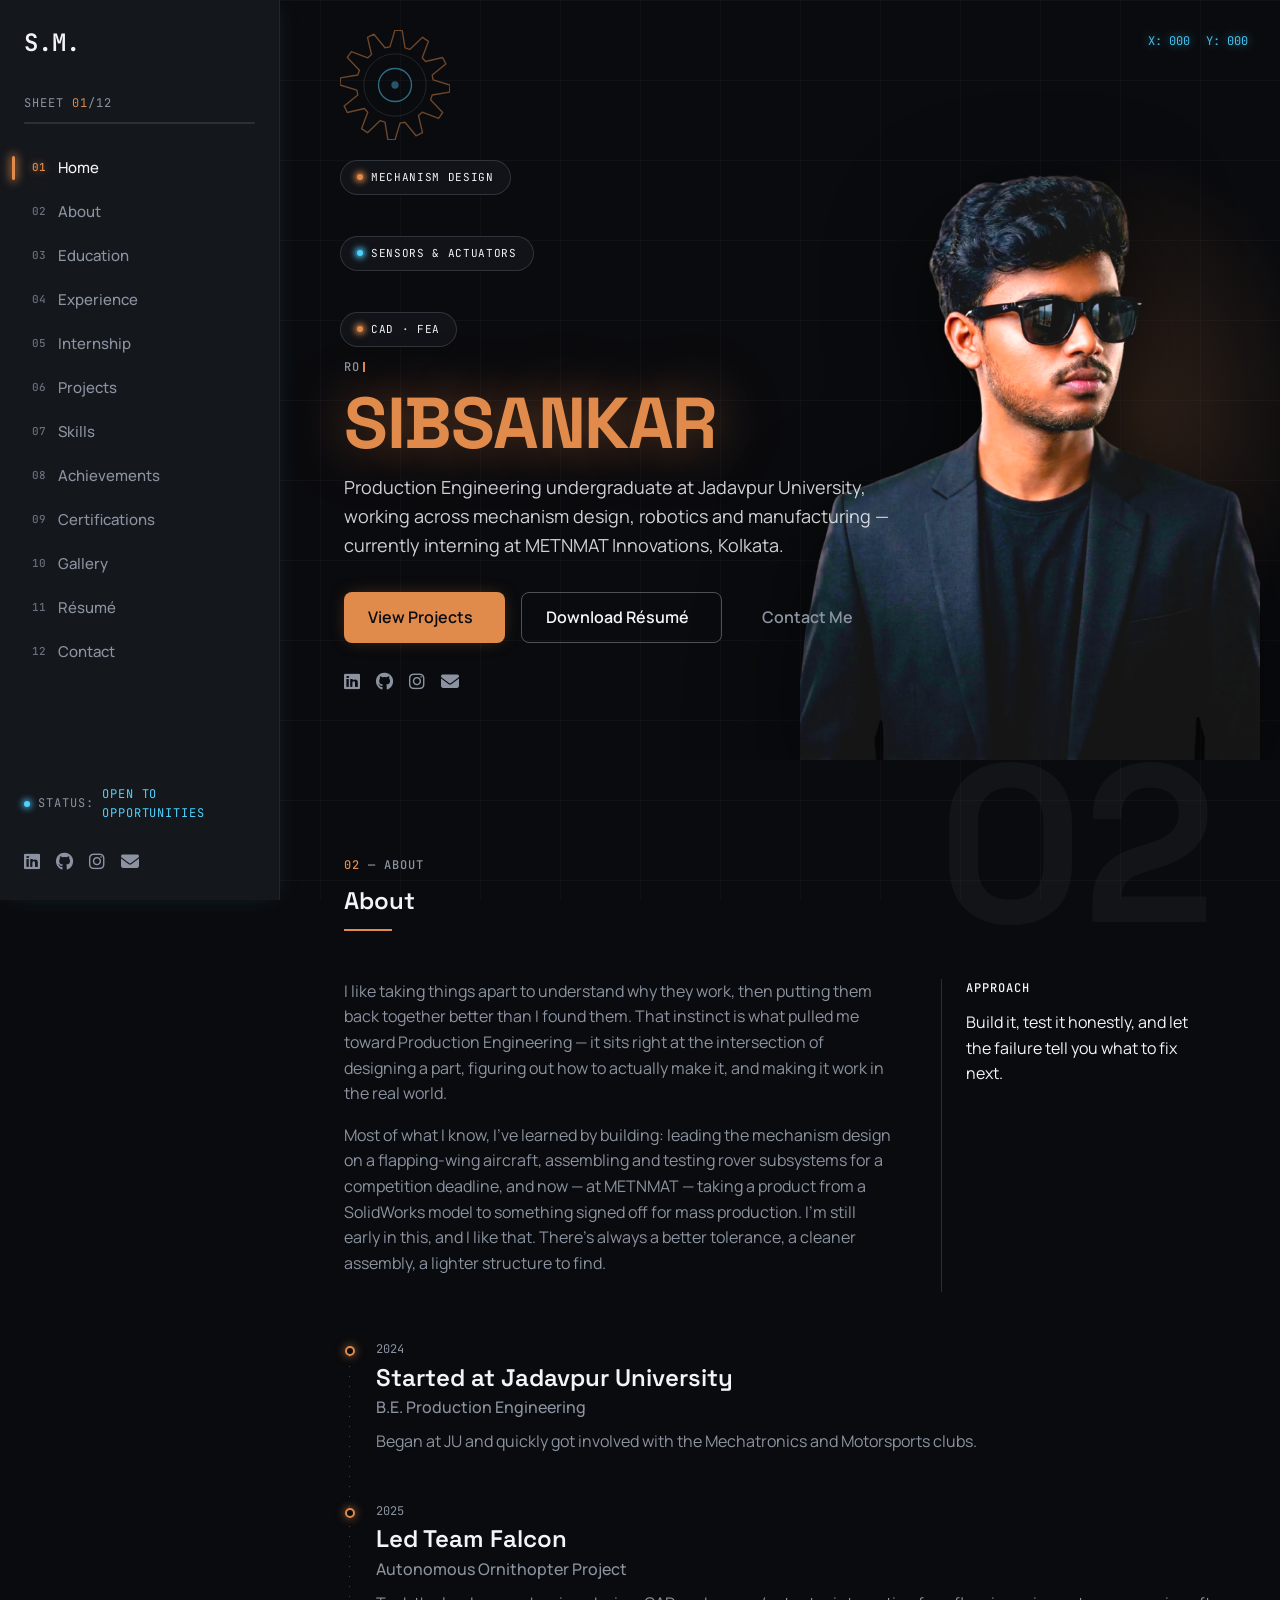
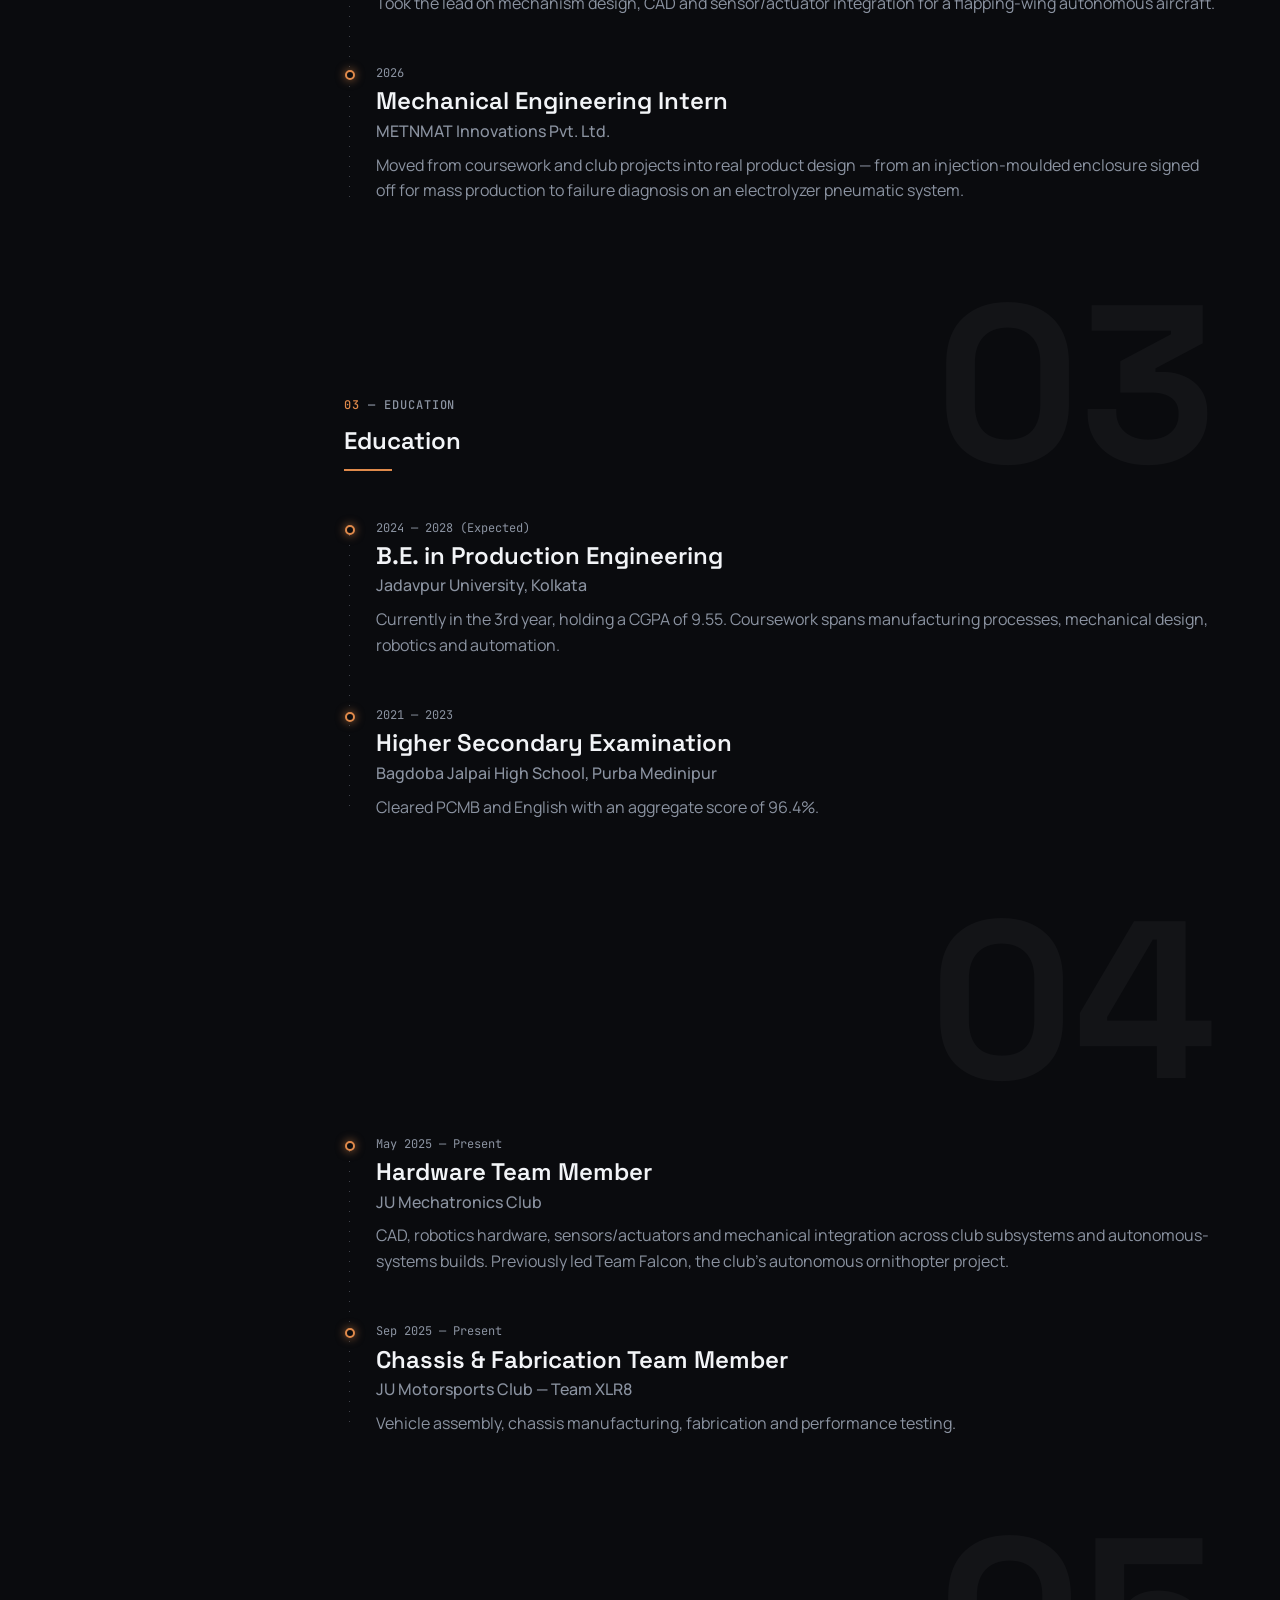
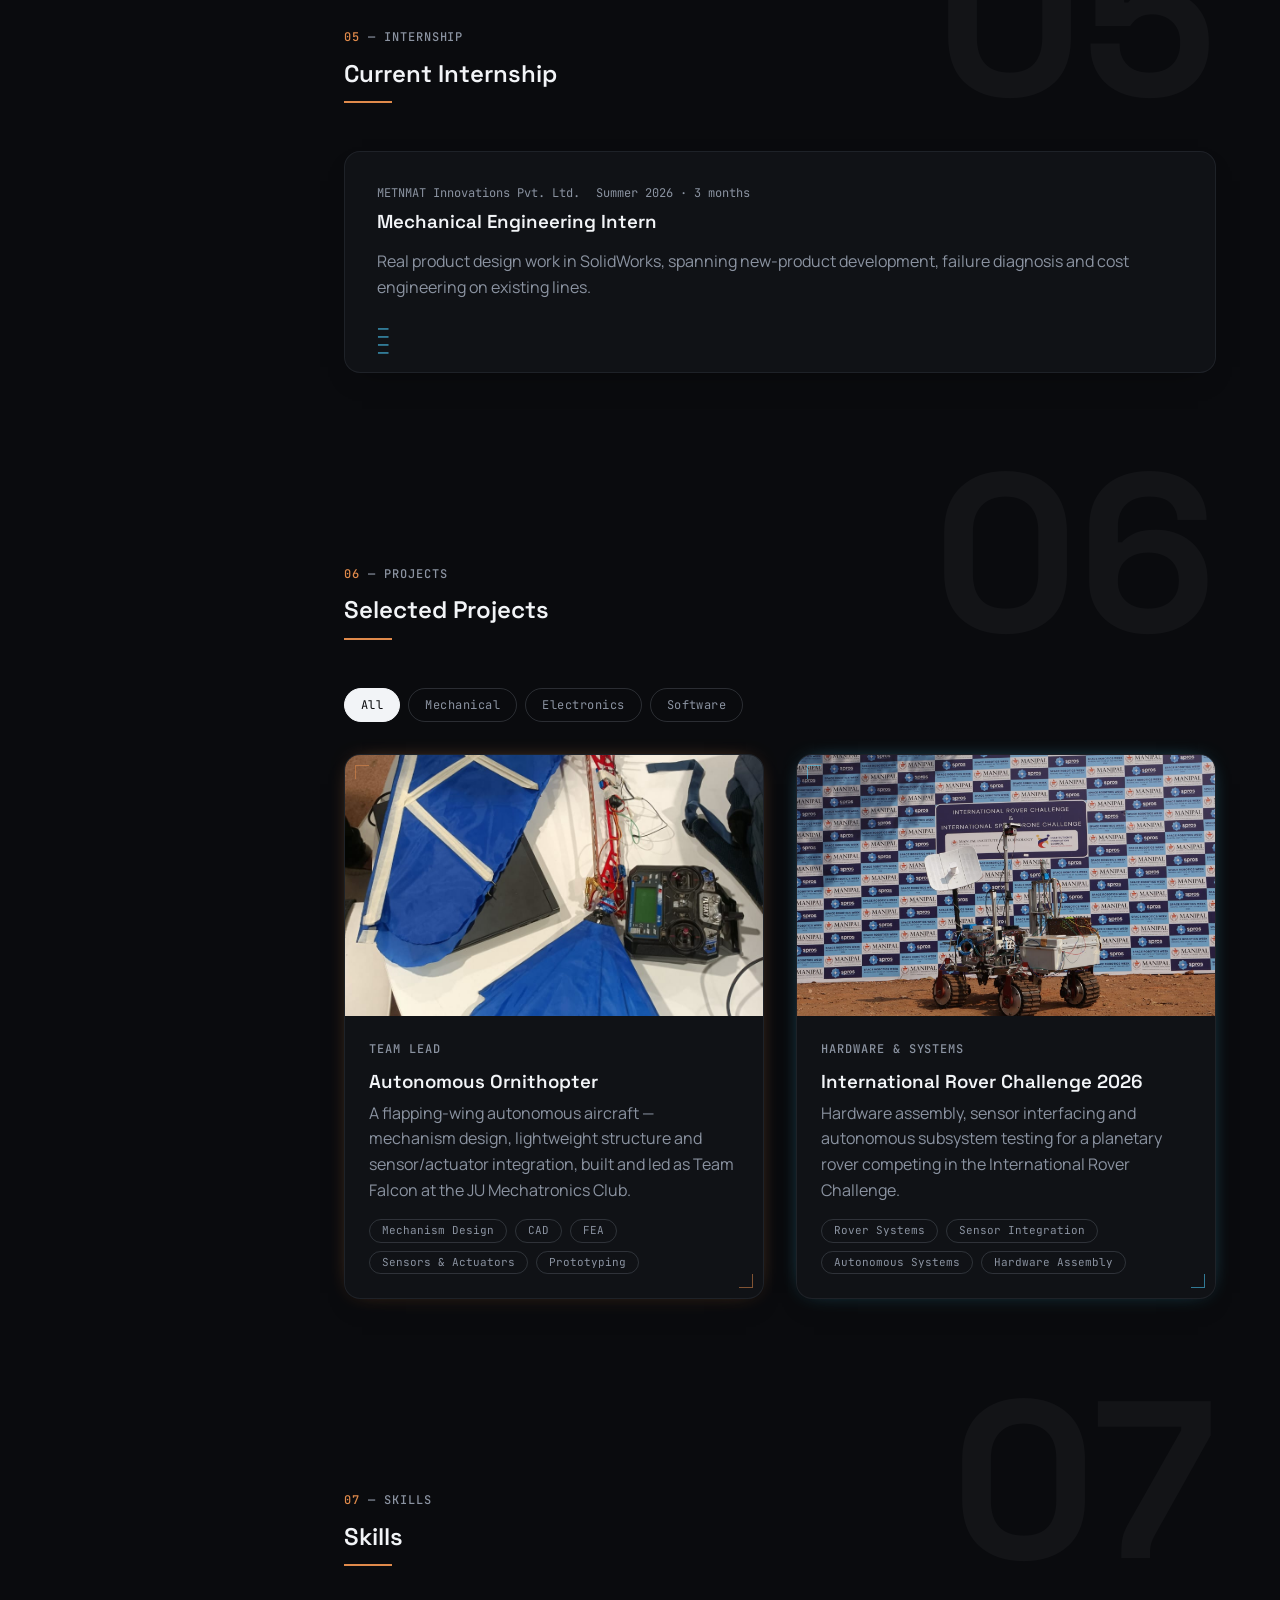
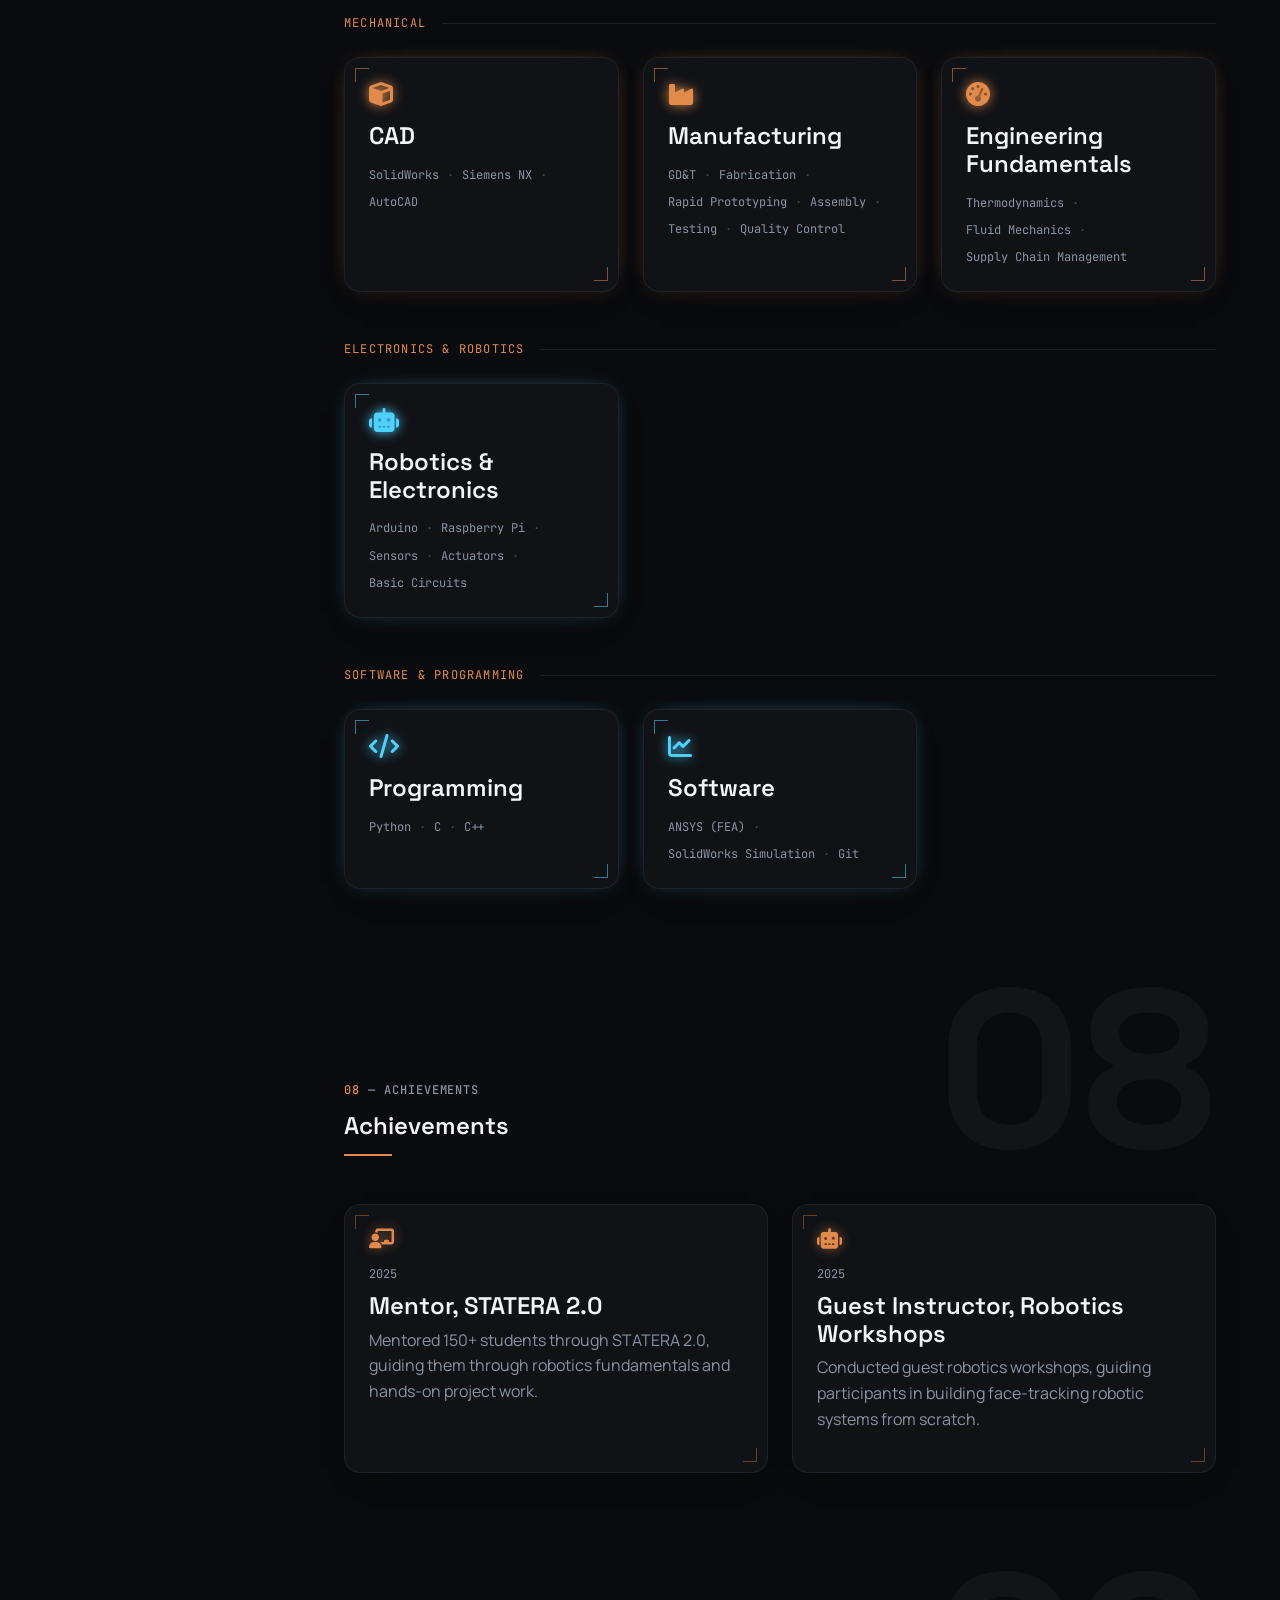
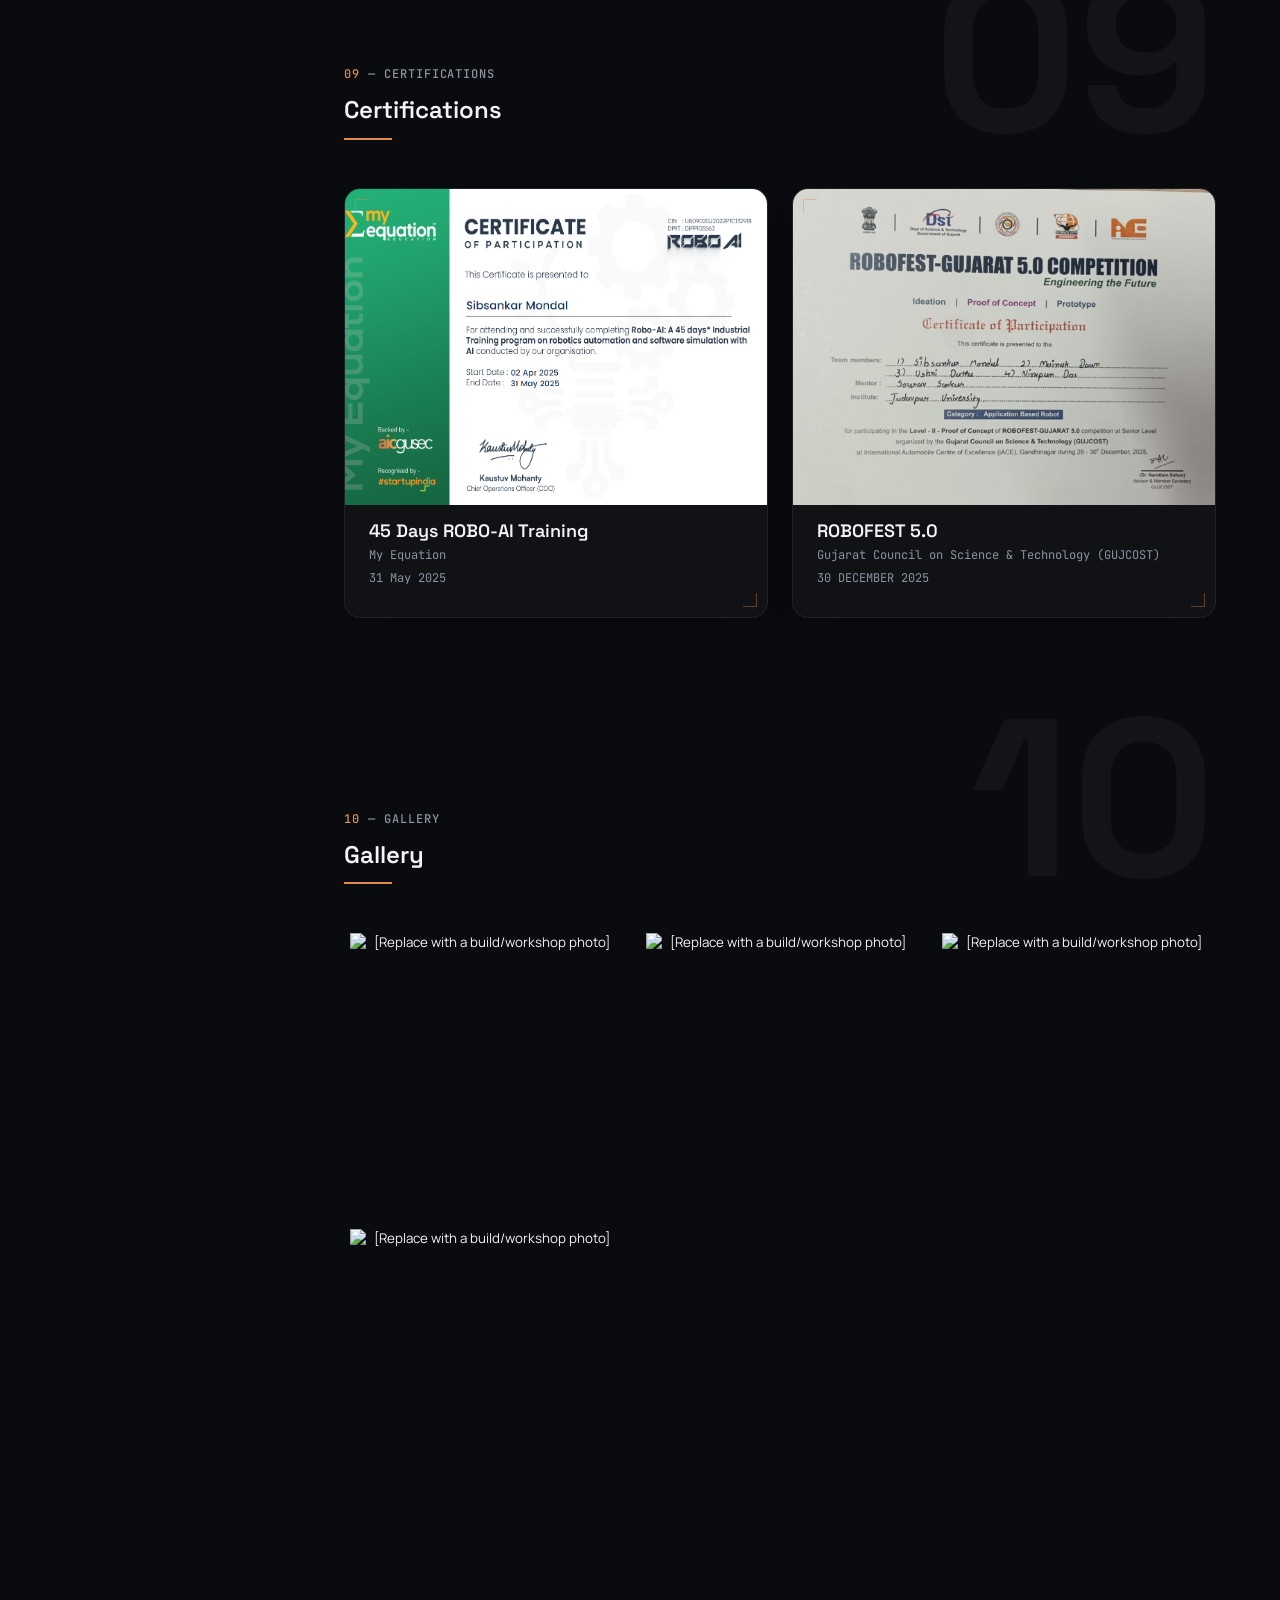
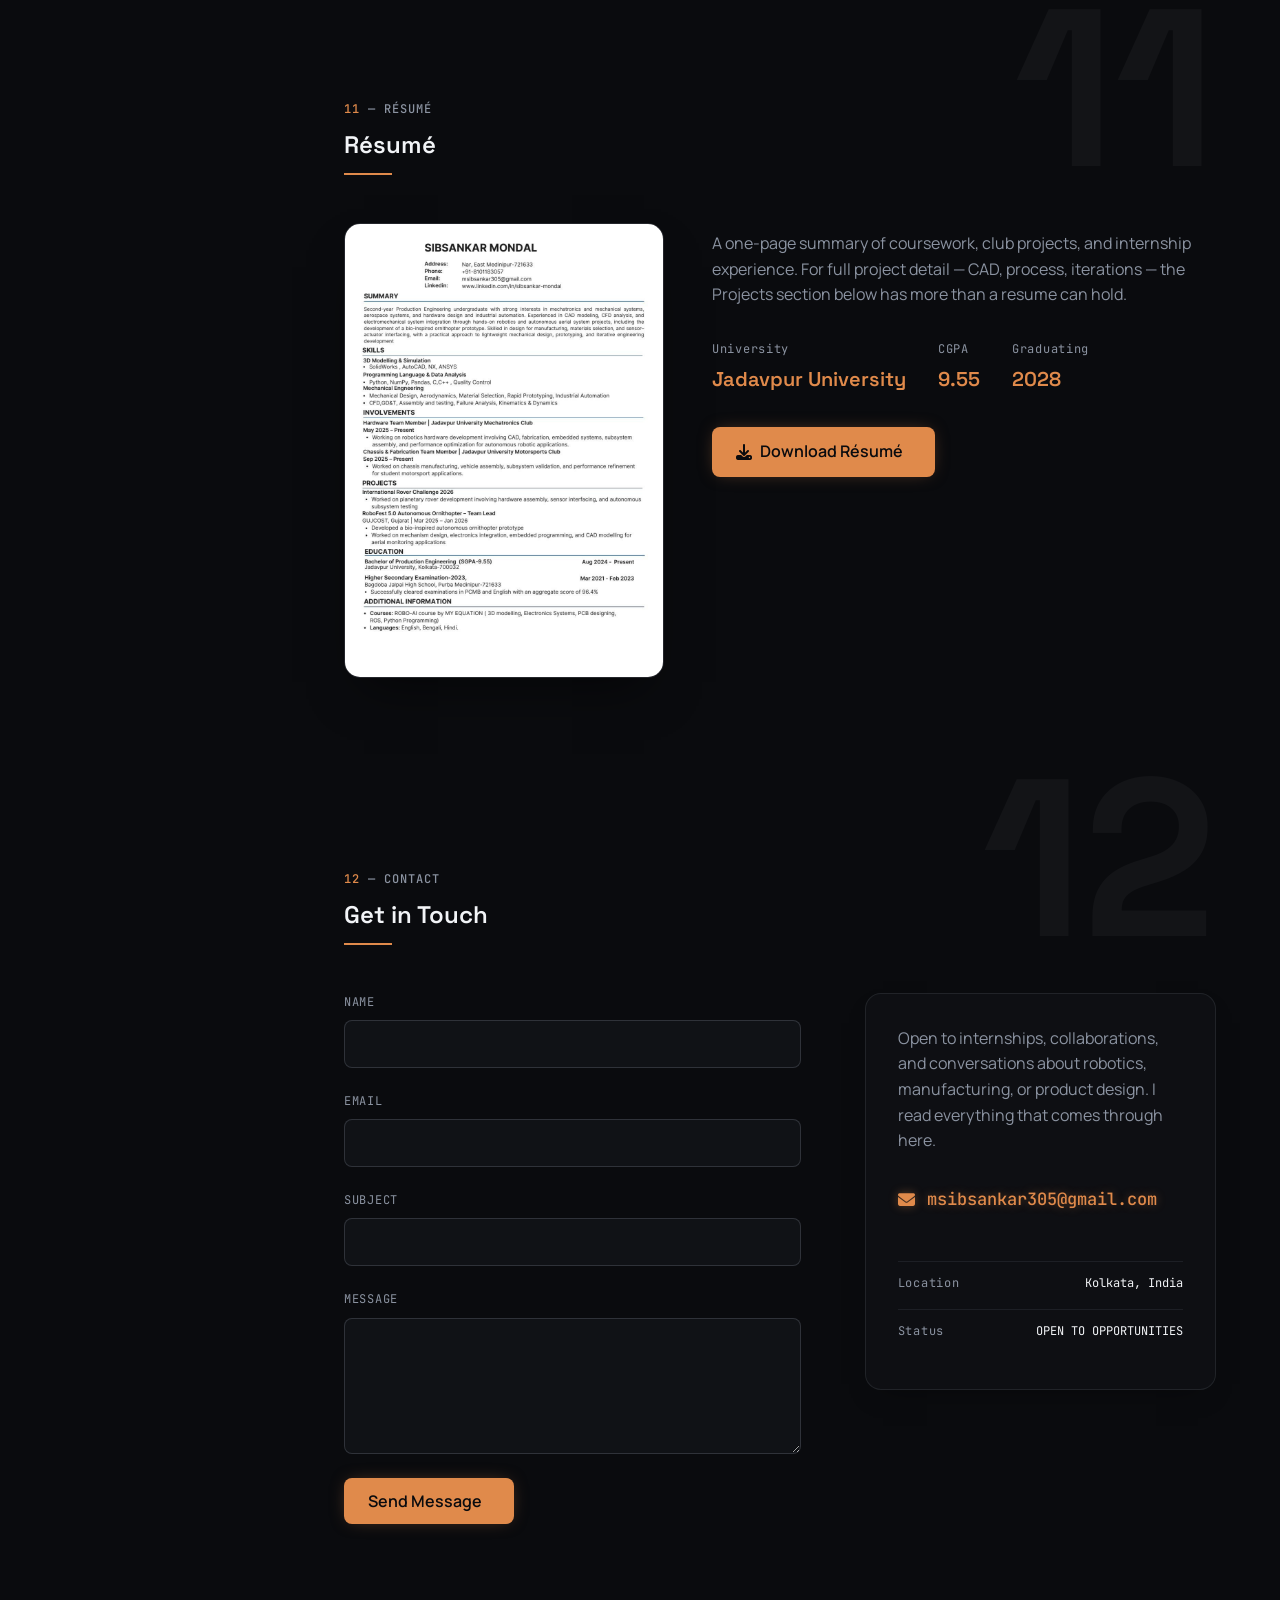
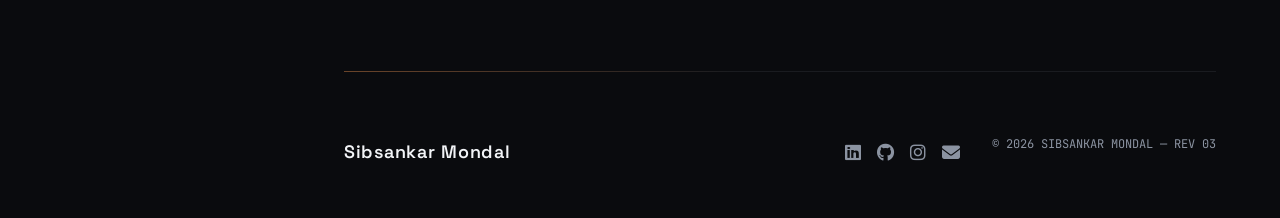
==== index.html @ 4e876176 "Initial portfolio commit" ====
<!DOCTYPE html>
<html lang="en">
<head>
  <meta charset="UTF-8">
  <meta name="viewport" content="width=device-width, initial-scale=1.0">
  <title>Sibsankar Mondal — Production Engineer</title>
  <meta name="description" content="Sibsankar Mondal — Production Engineering undergraduate at Jadavpur University. Robotics, mechatronics, product design and manufacturing.">

  <meta name="theme-color" content="#0A0B0E">
  <!-- ⚠ REPLACE with your deployed URL before going live (Vercel/GitHub Pages) -->
  <link rel="canonical" href="https://your-domain-here.com/">

  <!-- Open Graph -->
  <meta property="og:title" content="Sibsankar Mondal — Production Engineer">
  <meta property="og:description" content="Robotics · Mechatronics · Product Design · Manufacturing">
  <meta property="og:type" content="website">
  <meta property="og:image" content="assets/images/hero/portrait.jpg">
  <meta property="og:url" content="https://your-domain-here.com/">
  <meta name="twitter:card" content="summary_large_image">

  <link rel="icon" type="image/png" href="assets/images/favicon.png">

  <!-- Google Fonts: Space Grotesk (display), Manrope (body), JetBrains Mono (utility) -->
  <link rel="preconnect" href="https://fonts.googleapis.com">
  <link rel="preconnect" href="https://fonts.gstatic.com" crossorigin>
  <link href="https://fonts.googleapis.com/css2?family=Space+Grotesk:wght@500;600;700&family=Manrope:wght@400;500;600&family=JetBrains+Mono:wght@400;500&display=swap" rel="stylesheet">

  <!-- Font Awesome -->
  <link rel="preconnect" href="https://cdnjs.cloudflare.com" crossorigin>
  <link rel="stylesheet" href="https://cdnjs.cloudflare.com/ajax/libs/font-awesome/6.5.1/css/all.min.css">

  <link rel="stylesheet" href="css/style.css">
</head>
<body>

  <a href="#main-content" class="skip-link">Skip to content</a>

  <!-- ============ LOADING SCREEN ============ -->
  <div id="loading-screen" class="loading-screen" aria-hidden="true">
    <svg class="blueprint-grid" viewBox="0 0 100 100" preserveAspectRatio="none" aria-hidden="true">
      <!-- CSS/JS animates stroke-dashoffset on these lines in later phases -->
      <line x1="0" y1="20" x2="100" y2="20" class="grid-line" />
      <line x1="0" y1="50" x2="100" y2="50" class="grid-line" />
      <line x1="0" y1="80" x2="100" y2="80" class="grid-line" />
      <line x1="25" y1="0" x2="25" y2="100" class="grid-line" />
      <line x1="50" y1="0" x2="50" y2="100" class="grid-line" />
      <line x1="75" y1="0" x2="75" y2="100" class="grid-line" />
    </svg>
    <div class="loading-title-block mono">
      <span>S. MONDAL</span>
      <span class="loading-status">INITIALIZING —</span>
    </div>
  </div>

  <!-- ============ TITLE BLOCK / SIDEBAR NAV ============ -->
  <header class="title-block" id="title-block">
    <div class="title-block-top">
      <a href="#home" class="mark mono" data-bind="personal.initials">S.M.</a>
      <button class="mobile-menu-toggle" id="mobile-menu-toggle" aria-expanded="false" aria-controls="primary-nav" aria-label="Toggle navigation">
        <span></span><span></span><span></span>
      </button>
    </div>

    <div class="title-block-meta mono">
      <span class="sheet-counter">SHEET <span id="current-sheet">01</span>/12</span>
      <div class="progress-track" aria-hidden="true">
        <div class="progress-fill" id="scroll-progress"></div>
      </div>
    </div>

    <nav class="primary-nav" id="primary-nav" aria-label="Primary">
      <ul>
        <li><a href="#home" data-sheet="01" class="nav-link"><span class="nav-index mono">01</span>Home</a></li>
        <li><a href="#about" data-sheet="02" class="nav-link"><span class="nav-index mono">02</span>About</a></li>
        <li><a href="#education" data-sheet="03" class="nav-link"><span class="nav-index mono">03</span>Education</a></li>
        <li><a href="#experience" data-sheet="04" class="nav-link"><span class="nav-index mono">04</span>Experience</a></li>
        <li><a href="#internship" data-sheet="05" class="nav-link"><span class="nav-index mono">05</span>Internship</a></li>
        <li><a href="#projects" data-sheet="06" class="nav-link"><span class="nav-index mono">06</span>Projects</a></li>
        <li><a href="#skills" data-sheet="07" class="nav-link"><span class="nav-index mono">07</span>Skills</a></li>
        <li><a href="#achievements" data-sheet="08" class="nav-link"><span class="nav-index mono">08</span>Achievements</a></li>
        <li><a href="#certifications" data-sheet="09" class="nav-link"><span class="nav-index mono">09</span>Certifications</a></li>
        <li><a href="#gallery" data-sheet="10" class="nav-link"><span class="nav-index mono">10</span>Gallery</a></li>
        <li><a href="#resume" data-sheet="11" class="nav-link"><span class="nav-index mono">11</span>Résumé</a></li>
        <li><a href="#contact" data-sheet="12" class="nav-link"><span class="nav-index mono">12</span>Contact</a></li>
      </ul>
    </nav>

    <div class="title-block-status mono" aria-hidden="true">
      <span class="status-dot"></span>
      STATUS: <span id="status-text" data-bind="personal.status">AVAILABLE</span>
    </div>

    <div class="social-links" aria-label="Social links">
      <a data-bind-href="social.linkedin" target="_blank" rel="noopener" aria-label="LinkedIn"><i class="fa-brands fa-linkedin"></i></a>
      <a data-bind-href="social.github" target="_blank" rel="noopener" aria-label="GitHub"><i class="fa-brands fa-github"></i></a>
      <a data-bind-href="social.instagram" target="_blank" rel="noopener" aria-label="Instagram"><i class="fa-brands fa-instagram"></i></a>
      <a data-bind-href="social.emailHref" aria-label="Email"><i class="fa-solid fa-envelope"></i></a>
    </div>
  </header>

  <div class="mobile-nav-scrim" id="mobile-nav-scrim" hidden></div>

  <!-- ============ MAIN CONTENT ============ -->
  <main id="main-content">

    <!-- 01 · HERO -->
    <section id="home" class="sheet hero" data-sheet="01" aria-label="Home">
      <div class="hero-media">
        <img class="hero-photo" src="assets/images/hero/portrait.jpg" alt="Portrait of Sibsankar Mondal" data-bind-src="personal.photo" fetchpriority="high" decoding="async">
        <div class="hero-photo-overlay" aria-hidden="true"></div>
      </div>

      <svg class="hero-gear" viewBox="0 0 120 120" aria-hidden="true" focusable="false">
        <polygon points="120.0,60.0 119.5,67.8 100.6,70.9 98.8,76.1 112.0,90.0 107.6,96.5 89.7,89.7 85.6,93.3 90.0,112.0 83.0,115.4 70.9,100.6 65.5,101.6 60.0,120.0 52.2,119.5 49.1,100.6 43.9,98.8 30.0,112.0 23.5,107.6 30.3,89.7 26.7,85.6 8.0,90.0 4.6,83.0 19.4,70.9 18.4,65.5 0.0,60.0 0.5,52.2 19.4,49.1 21.2,43.9 8.0,30.0 12.4,23.5 30.3,30.3 34.4,26.7 30.0,8.0 37.0,4.6 49.1,19.4 54.5,18.4 60.0,0.0 67.8,0.5 70.9,19.4 76.1,21.2 90.0,8.0 96.5,12.4 89.7,30.3 93.3,34.4 112.0,30.0 115.4,37.0 100.6,49.1 101.6,54.5"
          fill="none" stroke="#E08A4B" stroke-width="1.5" stroke-linejoin="round" opacity="0.85" />
        <circle cx="60" cy="60" r="34" fill="none" stroke="#8B93A1" stroke-width="0.75" opacity="0.5" />
        <circle cx="60" cy="60" r="18" fill="none" stroke="#4FD1FF" stroke-width="1.5" opacity="0.9" />
        <circle cx="60" cy="60" r="4" fill="#4FD1FF" opacity="0.7" />
      </svg>

      <div class="hero-badge hero-badge--copper" style="top: 21%; left: 6%; animation-duration: 5s;">
        <span class="dot"></span>MECHANISM DESIGN
      </div>
      <div class="hero-badge hero-badge--argon" style="top: 31%; left: 6%; animation-duration: 6.5s; animation-delay: -1.5s;">
        <span class="dot"></span>SENSORS &amp; ACTUATORS
      </div>
      <div class="hero-badge hero-badge--copper" style="top: 41%; left: 6%; animation-duration: 4.5s; animation-delay: -3s;">
        <span class="dot"></span>CAD · FEA
      </div>

      <div class="hero-content">
        <p class="eyebrow mono" data-bind="hero.eyebrow">PRODUCTION ENGINEERING — ROBOTICS — MECHATRONICS</p>
        <h1 class="hero-masthead" data-bind="hero.masthead">MONDAL</h1>
        <p class="hero-subhead" data-bind="hero.subhead">
          Production Engineering undergraduate at Jadavpur University, building across robotics, product design and manufacturing.
        </p>
        <div class="hero-actions">
          <a href="#projects" class="btn btn-primary">View Projects</a>
          <a href="#resume" class="btn btn-secondary" data-bind-href="personal.resumeUrl" download>Download Résumé</a>
          <a href="#contact" class="btn btn-ghost">Contact Me</a>
        </div>
        <div class="hero-socials" aria-label="Social links">
          <a data-bind-href="social.linkedin" target="_blank" rel="noopener" aria-label="LinkedIn"><i class="fa-brands fa-linkedin"></i></a>
          <a data-bind-href="social.github" target="_blank" rel="noopener" aria-label="GitHub"><i class="fa-brands fa-github"></i></a>
          <a data-bind-href="social.instagram" target="_blank" rel="noopener" aria-label="Instagram"><i class="fa-brands fa-instagram"></i></a>
          <a data-bind-href="social.emailHref" aria-label="Email"><i class="fa-solid fa-envelope"></i></a>
        </div>
      </div>

      <div class="hero-readout mono" aria-hidden="true">
        <span id="cursor-x">X: 000</span>
        <span id="cursor-y">Y: 000</span>
      </div>
    </section>

    <!-- 02 · ABOUT -->
    <section id="about" class="sheet" data-sheet="02" aria-labelledby="about-heading">
      <div class="section-header">
        <p class="eyebrow mono"><span class="eyebrow-index">02</span> — ABOUT</p>
        <h2 id="about-heading">About</h2>
      </div>

      <div class="about-grid">
        <div class="about-story" data-bind="about.story" data-bind-html="true">
          <!-- paragraph(s) populated from config.about.story -->
        </div>
        <div class="about-philosophy">
          <p class="eyebrow mono">APPROACH</p>
          <p data-bind="about.philosophy"></p>
        </div>
      </div>

      <div class="about-timeline" id="about-timeline" data-repeat="about.timeline" data-template="timeline-item-template">
        <!-- cloned timeline-item-template entries injected here -->
      </div>
    </section>

    <!-- 03 · EDUCATION -->
    <section id="education" class="sheet" data-sheet="03" aria-labelledby="education-heading">
      <div class="section-header">
        <p class="eyebrow mono"><span class="eyebrow-index">03</span> — EDUCATION</p>
        <h2 id="education-heading">Education</h2>
      </div>
      <div class="timeline" id="education-timeline" data-repeat="education" data-template="timeline-item-template"></div>
    </section>

    <!-- 04 · EXPERIENCE -->
    <section id="experience" class="sheet" data-sheet="04" aria-labelledby="experience-heading">
      <div class="section-header">
        <p class="eyebrow mono"><span class="eyebrow-index">04</span> — EXPERIENCE</p>
        <h2 id="experience-heading">Experience</h2>
      </div>
      <div class="timeline" id="experience-timeline" data-repeat="experience" data-template="timeline-item-template"></div>
    </section>

    <!-- 05 · INTERNSHIP -->
    <section id="internship" class="sheet" data-sheet="05" aria-labelledby="internship-heading">
      <div class="section-header">
        <p class="eyebrow mono"><span class="eyebrow-index">05</span> — INTERNSHIP</p>
        <h2 id="internship-heading">Current Internship</h2>
      </div>
      <div class="internship-card">
        <div class="internship-meta mono">
          <span data-bind="internship.company"></span>
          <span data-bind="internship.duration"></span>
        </div>
        <h3 data-bind="internship.role"></h3>
        <p data-bind="internship.description"></p>
        <ul class="internship-highlights" id="internship-highlights" data-repeat="internship.highlights" data-template="highlight-item-template"></ul>
      </div>
    </section>

    <!-- 06 · PROJECTS -->
    <section id="projects" class="sheet" data-sheet="06" aria-labelledby="projects-heading">
      <div class="section-header">
        <p class="eyebrow mono"><span class="eyebrow-index">06</span> — PROJECTS</p>
        <h2 id="projects-heading">Selected Projects</h2>
      </div>
      <div class="project-filters mono" id="project-filters" role="group" aria-label="Filter projects by discipline">
        <button class="filter-btn active" data-filter="all">All</button>
        <button class="filter-btn" data-filter="mechanical">Mechanical</button>
        <button class="filter-btn" data-filter="electronics">Electronics</button>
        <button class="filter-btn" data-filter="software">Software</button>
      </div>
      <div class="project-grid" id="project-grid" data-repeat="projects" data-template="project-card-template"></div>
    </section>

    <!-- 07 · SKILLS -->
    <section id="skills" class="sheet" data-sheet="07" aria-labelledby="skills-heading">
      <div class="section-header">
        <p class="eyebrow mono"><span class="eyebrow-index">07</span> — SKILLS</p>
        <h2 id="skills-heading">Skills</h2>
      </div>
      <div class="skills-grid" id="skills-grid" data-repeat="skills" data-template="skill-category-template"></div>
    </section>

    <!-- 08 · ACHIEVEMENTS -->
    <section id="achievements" class="sheet" data-sheet="08" aria-labelledby="achievements-heading">
      <div class="section-header">
        <p class="eyebrow mono"><span class="eyebrow-index">08</span> — ACHIEVEMENTS</p>
        <h2 id="achievements-heading">Achievements</h2>
      </div>
      <div class="achievements-grid" id="achievements-grid" data-repeat="achievements" data-template="achievement-card-template"></div>
    </section>

    <!-- 09 · CERTIFICATIONS -->
    <section id="certifications" class="sheet" data-sheet="09" aria-labelledby="certifications-heading">
      <div class="section-header">
        <p class="eyebrow mono"><span class="eyebrow-index">09</span> — CERTIFICATIONS</p>
        <h2 id="certifications-heading">Certifications</h2>
      </div>
      <div class="certifications-grid" id="certifications-grid" data-repeat="certifications" data-template="certification-card-template"></div>
    </section>

    <!-- 10 · GALLERY -->
    <section id="gallery" class="sheet" data-sheet="10" aria-labelledby="gallery-heading">
      <div class="section-header">
        <p class="eyebrow mono"><span class="eyebrow-index">10</span> — GALLERY</p>
        <h2 id="gallery-heading">Gallery</h2>
      </div>
      <div class="gallery-grid" id="gallery-grid" data-repeat="gallery" data-template="gallery-item-template"></div>
    </section>

    <!-- 11 · RESUME -->
    <section id="resume" class="sheet" data-sheet="11" aria-labelledby="resume-heading">
      <div class="section-header">
        <p class="eyebrow mono"><span class="eyebrow-index">11</span> — RÉSUMÉ</p>
        <h2 id="resume-heading">Résumé</h2>
      </div>
      <div class="resume-panel">
        <div class="resume-preview">
          <img src="assets/images/resume-thumb.jpg" alt="Résumé preview" data-bind-src="personal.resumeThumbnail">
        </div>
        <div class="resume-details">
          <p class="resume-blurb" data-bind="resume.blurb"></p>
          <dl class="resume-facts mono">
            <div><dt>University</dt><dd data-bind="personal.university"></dd></div>
            <div><dt>CGPA</dt><dd data-bind="personal.cgpa"></dd></div>
            <div><dt>Graduating</dt><dd data-bind="personal.graduationYear"></dd></div>
          </dl>
          <a class="btn btn-primary" data-bind-href="personal.resumeUrl" download>
            <i class="fa-solid fa-download"></i> Download Résumé
          </a>
        </div>
      </div>
    </section>

    <!-- 12 · CONTACT -->
    <section id="contact" class="sheet" data-sheet="12" aria-labelledby="contact-heading">
      <div class="section-header">
        <p class="eyebrow mono"><span class="eyebrow-index">12</span> — CONTACT</p>
        <h2 id="contact-heading">Get in Touch</h2>
      </div>

      <div class="contact-grid">
        <form id="contact-form" class="contact-form" novalidate>
          <!-- honeypot: hidden from real users via CSS, bots tend to fill every field -->
          <input type="checkbox" name="botcheck" class="hidden-field" tabindex="-1" autocomplete="off">
          <!-- EmailJS wiring + public key location documented in js/script.js (Phase 4) and README.md -->
          <div class="form-row">
            <label for="cf-name">Name</label>
            <input type="text" id="cf-name" name="from_name" required>
          </div>
          <div class="form-row">
            <label for="cf-email">Email</label>
            <input type="email" id="cf-email" name="reply_to" required>
          </div>
          <div class="form-row">
            <label for="cf-subject">Subject</label>
            <input type="text" id="cf-subject" name="subject" required>
          </div>
          <div class="form-row">
            <label for="cf-message">Message</label>
            <textarea id="cf-message" name="message" rows="5" required></textarea>
          </div>
          <button type="submit" class="btn btn-primary">Send Message</button>
          <p class="form-status mono" id="form-status" role="status" aria-live="polite"></p>
        </form>

        <div class="contact-info">
          <p class="contact-blurb" data-bind="contact.blurb"></p>
          <a class="contact-email mono" data-bind-href="social.emailHref">
            <i class="fa-solid fa-envelope"></i>
            <span data-bind="personal.emailDisplay"></span>
          </a>
          <dl class="contact-meta mono">
            <div><dt>Location</dt><dd data-bind="personal.location"></dd></div>
            <div><dt>Status</dt><dd data-bind="personal.status"></dd></div>
          </dl>
        </div>
      </div>
    </section>

  </main>

  <!-- ============ FOOTER ============ -->
  <footer class="site-footer">
    <div class="footer-mark mono" data-bind="personal.name"></div>
    <div class="footer-right">
      <div class="footer-social" aria-label="Social links">
        <a data-bind-href="social.linkedin" target="_blank" rel="noopener" aria-label="LinkedIn"><i class="fa-brands fa-linkedin"></i></a>
        <a data-bind-href="social.github" target="_blank" rel="noopener" aria-label="GitHub"><i class="fa-brands fa-github"></i></a>
        <a data-bind-href="social.instagram" target="_blank" rel="noopener" aria-label="Instagram"><i class="fa-brands fa-instagram"></i></a>
        <a data-bind-href="social.emailHref" aria-label="Email"><i class="fa-solid fa-envelope"></i></a>
      </div>
      <p class="footer-copyright mono">© <span id="footer-year"></span> SIBSANKAR MONDAL — REV 03</p>
    </div>
  </footer>

  <button id="back-to-top" class="back-to-top" aria-label="Back to top">
    <i class="fa-solid fa-arrow-up"></i>
  </button>

  <!-- ============ LIGHTBOX (gallery + certifications) ============ -->
  <div id="lightbox" class="lightbox" aria-hidden="true" role="dialog" aria-modal="true" aria-label="Image viewer">
    <button class="lightbox-close" id="lightbox-close" aria-label="Close">
      <i class="fa-solid fa-xmark"></i>
    </button>
    <button class="lightbox-prev" id="lightbox-prev" aria-label="Previous image">
      <i class="fa-solid fa-chevron-left"></i>
    </button>
    <img id="lightbox-image" src="" alt="">
    <button class="lightbox-next" id="lightbox-next" aria-label="Next image">
      <i class="fa-solid fa-chevron-right"></i>
    </button>
    <p id="lightbox-caption" class="lightbox-caption mono"></p>
  </div>

  <!-- ============ TEMPLATES (cloned by js/script.js) ============ -->

  <template id="timeline-item-template">
    <div class="timeline-item">
      <div class="timeline-node" aria-hidden="true"></div>
      <p class="timeline-date mono" data-field="date"></p>
      <h3 class="timeline-title" data-field="title"></h3>
      <p class="timeline-subtitle" data-field="subtitle"></p>
      <p class="timeline-description" data-field="description"></p>
    </div>
  </template>

  <template id="highlight-item-template">
    <li data-field="text"></li>
  </template>

  <template id="project-card-template">
    <article class="project-card" data-discipline="">
      <a class="project-card-link" data-field-href="detailUrl">
        <div class="project-card-media">
          <img data-field-src="coverImage" data-field-alt="title" src="" alt="">
        </div>
        <div class="project-card-body">
          <p class="eyebrow mono" data-field="role"></p>
          <h3 data-field="title"></h3>
          <p data-field="shortDescription"></p>
          <div class="project-card-tags" data-field-list="tags"></div>
        </div>
      </a>
    </article>
  </template>

  <template id="skill-category-template">
    <div class="skill-card" data-discipline="">
      <i class="skill-icon" data-field-icon="icon"></i>
      <h3 data-field="category"></h3>
      <div class="skill-tags" data-field-list="items"></div>
    </div>
  </template>

  <template id="achievement-card-template">
    <div class="achievement-card">
      <i class="achievement-icon" data-field-icon="icon"></i>
      <p class="achievement-date mono" data-field="date"></p>
      <h3 data-field="title"></h3>
      <p data-field="description"></p>
    </div>
  </template>

  <template id="certification-card-template">
    <div class="certification-card">
      <img data-field-src="image" data-field-alt="title" src="" alt="">
      <div class="certification-body">
        <h3 data-field="title"></h3>
        <p class="mono" data-field="issuer"></p>
        <p class="mono" data-field="date"></p>
      </div>
    </div>
  </template>

  <template id="gallery-item-template">
    <button class="gallery-item">
      <img data-field-src="image" data-field-alt="caption" src="" alt="">
    </button>
  </template>

  <!-- ============ SCRIPTS ============ -->
  <!-- Web3Forms needs no SDK — script.js submits the form via fetch(). Your access key goes in js/config.js. -->
  <script src="js/config.js" defer></script>
  <script src="js/script.js" defer></script>
</body>
</html>
---- css/style.css ----
/* ==========================================================================
   SIBSANKAR MONDAL — PORTFOLIO v3
   Design system: void/panel/steel/chalk neutrals + copper (mechanical)
   / argon (electronics) dual accent. See phase-1-design-system.md for the
   full rationale — this file is the literal implementation of those tokens.
   ========================================================================== */

/* ---------- 1. TOKENS ---------- */
:root {
  /* Color */
  --color-void: #0A0B0E;
  --color-panel: #14171C;
  --color-panel-rgb: 20, 23, 28;
  --color-steel: #8B93A1;
  --color-chalk: #F2F4F7;
  --color-argon: #4FD1FF;
  --color-copper: #E08A4B;

  /* Type */
  --font-display: 'Space Grotesk', 'Helvetica Neue', sans-serif;
  --font-body: 'Manrope', 'Helvetica Neue', sans-serif;
  --font-mono: 'JetBrains Mono', 'Courier New', monospace;

  --fs-hero: clamp(2.5rem, 3rem + 5vw, 4.5rem);
  --fs-h2: clamp(1.75rem, 1.4rem + 2vw, 2.5rem);
  --fs-h3: 1.5rem;
  --fs-body-lg: 1.125rem;
  --fs-body: 1rem;
  --fs-label: 0.75rem;

  /* Spacing (8px base) */
  --space-1: 4px;
  --space-2: 8px;
  --space-3: 12px;
  --space-4: 16px;
  --space-6: 24px;
  --space-8: 32px;
  --space-12: 48px;
  --space-16: 64px;
  --space-24: 96px;
  --space-32: 128px;

  /* Radius */
  --radius-card: 16px;
  --radius-btn: 8px;
  --radius-image: 4px;

  /* Layout */
  --sidebar-width: 280px;
  --topbar-height: 64px;

  /* Motion */
  --ease: cubic-bezier(0.4, 0, 0.2, 1);
  --transition-fast: 180ms var(--ease);
  --transition-base: 320ms var(--ease);
  --transition-slow: 600ms var(--ease);

  /* Elevation (glow, not shadow) */
  --glow-copper: 0 0 0 1px rgba(224, 138, 75, 0.55), 0 0 28px rgba(224, 138, 75, 0.4), 0 8px 32px -8px rgba(224, 138, 75, 0.5);
  --glow-argon: 0 0 0 1px rgba(79, 209, 255, 0.55), 0 0 28px rgba(79, 209, 255, 0.4), 0 8px 32px -8px rgba(79, 209, 255, 0.5);
  --glow-neutral: 0 0 0 1px rgba(139, 147, 161, 0.3), 0 8px 32px -8px rgba(0, 0, 0, 0.5);

  --z-nav: 100;
  --z-mobile-nav: 200;
  --z-lightbox: 300;
  --z-loading: 400;
  --z-back-to-top: 90;
}

/* ---------- 2. RESET / BASE ---------- */
*, *::before, *::after { box-sizing: border-box; }
html { scroll-behavior: smooth; }
body {
  margin: 0;
  background: var(--color-void);
  background-image:
    linear-gradient(rgba(139, 147, 161, 0.05) 1px, transparent 1px),
    linear-gradient(90deg, rgba(139, 147, 161, 0.05) 1px, transparent 1px);
  background-size: 80px 80px;
  background-attachment: fixed;
  color: var(--color-chalk);
  font-family: var(--font-body);
  font-size: var(--fs-body);
  line-height: 1.6;
  -webkit-font-smoothing: antialiased;
}
img { max-width: 100%; display: block; border-radius: var(--radius-image); }
a { color: inherit; text-decoration: none; }
button { font-family: inherit; cursor: pointer; border: none; background: none; color: inherit; }
ul { list-style: none; margin: 0; padding: 0; }
h1, h2, h3, h4 { font-family: var(--font-display); font-weight: 600; margin: 0 0 var(--space-4); line-height: 1.15; }
p { margin: 0 0 var(--space-4); color: var(--color-steel); }

.mono { font-family: var(--font-mono); }
.eyebrow {
  font-family: var(--font-mono);
  font-size: var(--fs-label);
  font-weight: 500;
  letter-spacing: 0.08em;
  text-transform: uppercase;
  color: var(--color-steel);
  margin: 0 0 var(--space-3);
}
.eyebrow-index { color: var(--color-copper); }

:focus-visible {
  outline: 2px solid var(--color-argon);
  outline-offset: 3px;
  border-radius: 2px;
}

.skip-link {
  position: absolute;
  top: -100%;
  left: var(--space-4);
  background: var(--color-copper);
  color: var(--color-void);
  padding: var(--space-2) var(--space-4);
  border-radius: var(--radius-btn);
  z-index: 999;
  transition: top var(--transition-fast);
  font-family: var(--font-mono);
  font-weight: 500;
}
.skip-link:focus { top: var(--space-4); }

/* ---------- 3. BUTTONS ---------- */
.btn {
  display: inline-flex;
  align-items: center;
  gap: var(--space-2);
  padding: var(--space-3) var(--space-6);
  border-radius: var(--radius-btn);
  font-family: var(--font-body);
  font-weight: 600;
  font-size: var(--fs-body);
  transition: transform var(--transition-fast), box-shadow var(--transition-fast), background var(--transition-fast), border-color var(--transition-fast);
}
.btn::after {
  content: '\2192';
  display: inline-block;
  width: 0;
  opacity: 0;
  overflow: hidden;
  transition: width var(--transition-fast), opacity var(--transition-fast);
}
.btn:hover::after { width: 0.9em; opacity: 1; }
.btn-primary { background: var(--color-copper); color: var(--color-void); box-shadow: 0 0 18px -6px rgba(224, 138, 75, 0.5); }
.btn-primary:hover { transform: translateY(-2px); box-shadow: var(--glow-copper); }

.btn-secondary { background: transparent; color: var(--color-chalk); border: 1px solid rgba(242, 244, 247, 0.3); }
.btn-secondary:hover { border-color: var(--color-chalk); transform: translateY(-2px); }
.btn-ghost { background: transparent; color: var(--color-steel); }
.btn-ghost:hover { color: var(--color-chalk); }

/* ---------- 4. LOADING SCREEN ---------- */
.loading-screen {
  position: fixed;
  inset: 0;
  z-index: var(--z-loading);
  background: var(--color-void);
  display: flex;
  align-items: center;
  justify-content: center;
  transition: opacity var(--transition-slow), visibility var(--transition-slow);
}
.loading-screen.is-hidden { opacity: 0; visibility: hidden; pointer-events: none; }
.blueprint-grid { position: absolute; inset: 0; width: 100%; height: 100%; opacity: 0.25; }
.grid-line {
  stroke: var(--color-steel);
  stroke-width: 0.15;
  stroke-dasharray: 100;
  stroke-dashoffset: 100;
  animation: draw-line 1.2s var(--ease) forwards;
}
.grid-line:nth-child(2) { animation-delay: 0.05s; }
.grid-line:nth-child(3) { animation-delay: 0.1s; }
.grid-line:nth-child(4) { animation-delay: 0.15s; }
.grid-line:nth-child(5) { animation-delay: 0.2s; }
.grid-line:nth-child(6) { animation-delay: 0.25s; }
@keyframes draw-line { to { stroke-dashoffset: 0; } }
.loading-title-block {
  position: relative;
  display: flex;
  flex-direction: column;
  align-items: center;
  gap: var(--space-2);
  color: var(--color-chalk);
  font-size: var(--fs-label);
  letter-spacing: 0.08em;
}
.loading-status { color: var(--color-copper); }

/* ---------- 5. TITLE BLOCK / SIDEBAR NAV ---------- */
.title-block {
  position: fixed;
  top: 0; left: 0; bottom: 0;
  width: var(--sidebar-width);
  background: var(--color-panel);
  border-right: 1px solid rgba(139, 147, 161, 0.12);
  box-shadow: 1px 0 24px -6px rgba(79, 209, 255, 0.15);
  display: flex;
  flex-direction: column;
  padding: var(--space-6);
  z-index: var(--z-nav);
  overflow-y: auto;
}
.title-block-top { display: flex; align-items: center; justify-content: space-between; margin-bottom: var(--space-8); }
.mark { font-size: var(--fs-h3); font-weight: 600; color: var(--color-chalk); }

.mobile-menu-toggle { display: none; flex-direction: column; gap: 5px; width: 28px; padding: var(--space-2); }
.mobile-menu-toggle span { display: block; width: 100%; height: 2px; background: var(--color-chalk); transition: transform var(--transition-fast), opacity var(--transition-fast); }
.mobile-menu-toggle.is-open span:nth-child(1) { transform: translateY(7px) rotate(45deg); }
.mobile-menu-toggle.is-open span:nth-child(2) { opacity: 0; }
.mobile-menu-toggle.is-open span:nth-child(3) { transform: translateY(-7px) rotate(-45deg); }

.title-block-meta { margin-bottom: var(--space-6); font-size: var(--fs-label); }
.sheet-counter { display: block; color: var(--color-steel); letter-spacing: 0.08em; margin-bottom: var(--space-2); }
.sheet-counter #current-sheet { color: var(--color-copper); }
.progress-track { height: 2px; background: rgba(139, 147, 161, 0.2); border-radius: 2px; overflow: hidden; }
.progress-fill { height: 100%; width: 0%; background: var(--color-copper); box-shadow: 0 0 8px 1px rgba(224, 138, 75, 0.7); transition: width var(--transition-fast); }

.primary-nav { flex: 1; }
.primary-nav ul { display: flex; flex-direction: column; gap: var(--space-1); }
.nav-link {
  display: flex;
  align-items: center;
  gap: var(--space-3);
  padding: var(--space-2) var(--space-2);
  border-radius: var(--radius-btn);
  color: var(--color-steel);
  font-size: 0.9375rem;
  font-weight: 500;
  transition: color var(--transition-fast), background var(--transition-fast);
}
.nav-link { position: relative; }
.nav-index { color: var(--color-steel); font-size: 0.6875rem; opacity: 0.7; }
.nav-link:hover { color: var(--color-chalk); background: rgba(242, 244, 247, 0.04); }
.nav-link.active { color: var(--color-chalk); }
.nav-link.active .nav-index { color: var(--color-copper); opacity: 1; text-shadow: 0 0 8px rgba(224, 138, 75, 0.7); }
.nav-link.active::before {
  content: '';
  position: absolute;
  left: -12px; top: 50%; transform: translateY(-50%);
  width: 3px; height: 60%;
  border-radius: 2px;
  background: var(--color-copper);
  box-shadow: 0 0 10px 2px rgba(224, 138, 75, 0.7);
}

.title-block-status { margin-top: var(--space-8); display: flex; align-items: center; gap: var(--space-2); font-size: var(--fs-label); color: var(--color-steel); letter-spacing: 0.08em; }
.title-block-status #status-text { color: var(--color-argon); }
.status-dot {
  width: 6px; height: 6px;
  border-radius: 50%;
  background: var(--color-argon);
  box-shadow: 0 0 6px 2px rgba(79, 209, 255, 0.7);
  flex-shrink: 0;
  animation: pulse-dot 2s ease-in-out infinite;
}
@keyframes pulse-dot {
  0%, 100% { opacity: 1; transform: scale(1); }
  50% { opacity: 0.45; transform: scale(0.75); }
}

.social-links { display: flex; gap: var(--space-4); margin-top: var(--space-6); font-size: 1.125rem; }
.social-links a { color: var(--color-steel); transition: color var(--transition-fast); }
.social-links a:hover { color: var(--color-copper); }

.mobile-nav-scrim {
  position: fixed; inset: 0;
  background: rgba(10, 11, 14, 0.6);
  z-index: var(--z-mobile-nav);
}
.mobile-nav-scrim[hidden] { display: none; }

/* ---------- 6. MAIN LAYOUT ---------- */
main { margin-left: var(--sidebar-width); }
.sheet { padding: var(--space-24) var(--space-16); max-width: 1100px; position: relative; overflow: hidden; }
.sheet:not(.hero)::before {
  content: attr(data-sheet);
  position: absolute;
  top: -0.12em;
  right: var(--space-16);
  font-family: var(--font-display);
  font-weight: 700;
  font-size: clamp(6rem, 18vw, 14rem);
  color: var(--color-chalk);
  opacity: 0.035;
  line-height: 1;
  pointer-events: none;
  z-index: -1;
}
.section-header { margin-bottom: var(--space-12); }
.section-header h2 { margin: 0; position: relative; display: inline-block; padding-bottom: var(--space-4); }
.section-header h2::after {
  content: '';
  position: absolute;
  left: 0; bottom: 0;
  width: 48px; height: 2px;
  background: var(--color-copper);
}

/* generic scroll-reveal state, toggled by script.js via IntersectionObserver */
.reveal { opacity: 0; transform: translateY(24px); transition: opacity var(--transition-slow), transform var(--transition-slow); }
.reveal.is-visible { opacity: 1; transform: translateY(0); }

/* ---------- 7. HERO ---------- */
.hero {
  position: relative;
  max-width: none;
  width: 100%;
  min-height: min(100vh, 760px);
  display: flex;
  align-items: flex-end;
  padding: var(--space-16);
  overflow: hidden;
}
.hero-media {
  position: absolute;
  right: 2%;
  bottom: 0;
  width: 46%;
  max-width: 640px;
  height: 100%;
  z-index: 0;
  pointer-events: none;
}
.hero-media::before {
  content: '';
  position: absolute;
  right: -15%;
  bottom: 8%;
  width: 80%;
  height: 75%;
  background: radial-gradient(ellipse at center, rgba(224, 138, 75, 0.18) 0%, transparent 65%);
  z-index: -1;
}
.hero-media.photo-missing {
  background:
    linear-gradient(180deg, rgba(224, 138, 75, 0.08) 0%, transparent 45%),
    repeating-linear-gradient(135deg, rgba(139, 147, 161, 0.06) 0 1px, transparent 1px 36px),
    repeating-linear-gradient(45deg, rgba(139, 147, 161, 0.06) 0 1px, transparent 1px 36px);
}
.hero-media.photo-missing .hero-photo,
.hero-media.photo-missing .hero-photo-overlay { display: none; }
.hero-photo {
  width: 100%; height: 100%;
  object-fit: contain;
  object-position: bottom center;
  border-radius: 0;
  filter: contrast(1.08) saturate(1.08) drop-shadow(0 30px 50px rgba(0, 0, 0, 0.6));
}
.hero-photo-overlay { display: none; }
.hero-content { position: relative; z-index: 1; max-width: 640px; }
.hero-masthead {
  font-size: var(--fs-hero);
  font-weight: 700;
  color: var(--color-copper);
  letter-spacing: -0.02em;
  margin: 0 0 var(--space-4);
  line-height: 0.95;
  text-shadow: 0 0 50px rgba(224, 138, 75, 0.45), 0 0 100px rgba(224, 138, 75, 0.2);
}
.hero-subhead { font-size: var(--fs-body-lg); color: var(--color-chalk); opacity: 0.85; max-width: 560px; margin-bottom: var(--space-8); }
.hero-actions { display: flex; flex-wrap: wrap; gap: var(--space-4); }
.hero-socials { display: flex; gap: var(--space-4); margin-top: var(--space-6); font-size: 1.125rem; }
.hero-socials a { color: var(--color-steel); transition: color var(--transition-fast); }
.hero-socials a:hover { color: var(--color-copper); }
.hero-readout {
  position: absolute;
  top: var(--space-8); right: var(--space-8);
  z-index: 1;
  display: flex;
  gap: var(--space-4);
  font-size: var(--fs-label);
  color: var(--color-argon);
  text-shadow: 0 0 10px rgba(79, 209, 255, 0.7);
  opacity: 0.9;
}

.hero-gear {
  position: absolute;
  top: 4%;
  left: 6%;
  width: 110px;
  height: 110px;
  opacity: 0.55;
  z-index: 1;
  pointer-events: none;
  animation: spin-gear 26s linear infinite;
}
@keyframes spin-gear { from { transform: rotate(0deg); } to { transform: rotate(360deg); } }

.hero-badge {
  position: absolute;
  z-index: 1;
  display: flex;
  align-items: center;
  gap: var(--space-2);
  padding: var(--space-2) var(--space-4);
  border-radius: 999px;
  background: rgba(var(--color-panel-rgb), 0.75);
  -webkit-backdrop-filter: blur(12px);
  backdrop-filter: blur(12px);
  border: 1px solid rgba(139, 147, 161, 0.25);
  font-family: var(--font-mono);
  font-size: 0.6875rem;
  letter-spacing: 0.06em;
  color: var(--color-chalk);
  pointer-events: none;
  animation-name: float-badge;
  animation-timing-function: ease-in-out;
  animation-iteration-count: infinite;
}
.hero-badge .dot { width: 6px; height: 6px; border-radius: 50%; box-shadow: 0 0 6px 2px currentColor; }
.hero-badge--copper .dot { background: var(--color-copper); color: var(--color-copper); }
.hero-badge--argon .dot { background: var(--color-argon); color: var(--color-argon); }
@keyframes float-badge {
  0%, 100% { transform: translateY(0); }
  50% { transform: translateY(-10px); }
}

.hero .eyebrow::after {
  content: '';
  display: inline-block;
  width: 2px;
  height: 0.85em;
  background: var(--color-copper);
  margin-left: 3px;
  vertical-align: middle;
  animation: blink-cursor 1s step-end infinite;
}
@keyframes blink-cursor { 50% { opacity: 0; } }

/* ---------- 8. ABOUT ---------- */
.about-grid { display: grid; grid-template-columns: 2fr 1fr; gap: var(--space-12); margin-bottom: var(--space-12); }
.about-story p { max-width: 62ch; }
.about-philosophy { border-left: 1px solid rgba(139, 147, 161, 0.25); padding-left: var(--space-6); }
.about-philosophy p { color: var(--color-chalk); }

/* ---------- 9. TIMELINE (about / education / experience) ---------- */
.timeline, .about-timeline { position: relative; padding-left: var(--space-8); }
.timeline::before, .about-timeline::before {
  content: '';
  position: absolute; left: 5px; top: 6px; bottom: 6px;
  width: 1px;
  background: repeating-linear-gradient(180deg, rgba(139, 147, 161, 0.4) 0 1px, transparent 1px 10px);
}
.timeline-item { position: relative; padding-bottom: var(--space-12); }
.timeline-item:last-child { padding-bottom: 0; }
.timeline-node {
  position: absolute; left: calc(-1 * var(--space-8) + 1px); top: 6px;
  width: 10px; height: 10px; border-radius: 50%;
  background: var(--color-void); border: 2px solid var(--color-copper);
  box-shadow: 0 0 8px 1px rgba(224, 138, 75, 0.5);
}
.timeline-date { color: var(--color-steel); font-size: var(--fs-label); margin-bottom: var(--space-1); }
.timeline-title { font-size: var(--fs-h3); margin-bottom: var(--space-1); color: var(--color-chalk); }
.timeline-subtitle { color: var(--color-steel); font-weight: 500; margin-bottom: var(--space-2); }
.timeline-description { margin-bottom: 0; }

/* ---------- 10. INTERNSHIP ---------- */
.internship-card {
  background: rgba(var(--color-panel-rgb), 0.65);
  -webkit-backdrop-filter: blur(20px);
  backdrop-filter: blur(20px);
  border: 1px solid rgba(139, 147, 161, 0.12);
  border-radius: var(--radius-card);
  box-shadow: 0 12px 28px -18px rgba(0, 0, 0, 0.55);
  padding: var(--space-8);
}
.internship-meta { display: flex; gap: var(--space-4); color: var(--color-steel); font-size: var(--fs-label); margin-bottom: var(--space-2); }
.internship-card h3 { color: var(--color-chalk); }
.internship-highlights { display: flex; flex-direction: column; gap: var(--space-2); margin-top: var(--space-4); }
.internship-highlights li { position: relative; padding-left: var(--space-6); color: var(--color-steel); }
.internship-highlights li::before { content: '—'; position: absolute; left: 0; color: var(--color-argon); }

/* ---------- 11. PROJECTS ---------- */
.project-filters { display: flex; gap: var(--space-2); margin-bottom: var(--space-8); }
.filter-btn {
  padding: var(--space-2) var(--space-4);
  border: 1px solid rgba(139, 147, 161, 0.25);
  border-radius: 999px;
  color: var(--color-steel);
  font-size: var(--fs-label);
  letter-spacing: 0.04em;
  transition: all var(--transition-fast);
}
.filter-btn:hover { color: var(--color-chalk); border-color: var(--color-chalk); }
.filter-btn.active { background: var(--color-chalk); color: var(--color-void); border-color: var(--color-chalk); }

.project-grid { display: grid; grid-template-columns: repeat(auto-fill, minmax(320px, 1fr)); gap: var(--space-8); }

.project-card {
  --card-accent: var(--color-steel);
  position: relative;
  background: rgba(var(--color-panel-rgb), 0.65);
  -webkit-backdrop-filter: blur(20px);
  backdrop-filter: blur(20px);
  border: 1px solid rgba(139, 147, 161, 0.12);
  border-radius: var(--radius-card);
  overflow: hidden;
  transition: transform var(--transition-base), box-shadow var(--transition-base), border-color var(--transition-base);
}
.project-card::before, .project-card::after {
  content: '';
  position: absolute;
  width: 14px; height: 14px;
  border: 1.5px solid var(--card-accent);
  opacity: 0.55;
  transition: opacity var(--transition-fast);
  pointer-events: none;
  z-index: 2;
}
.project-card::before { top: 10px; left: 10px; border-right: none; border-bottom: none; }
.project-card::after { bottom: 10px; right: 10px; border-left: none; border-top: none; }
.project-card:hover::before, .project-card:hover::after { opacity: 1; }
.project-card[data-discipline="mechanical"] { --card-accent: var(--color-copper); }
.project-card[data-discipline="electronics"], .project-card[data-discipline="software"] { --card-accent: var(--color-argon); }
.project-card:hover { transform: translateY(-4px); border-color: var(--card-accent); box-shadow: 0 16px 40px -16px rgba(0, 0, 0, 0.65), 0 0 0 1px var(--card-accent), 0 0 32px -6px var(--card-accent); }
.project-card { box-shadow: 0 12px 28px -18px rgba(0, 0, 0, 0.55), 0 0 24px -14px var(--card-accent); }
.project-card-link { display: block; }
.project-card-media { position: relative; aspect-ratio: 16 / 10; overflow: hidden; }
.project-card-media::after {
  content: '';
  position: absolute; inset: 0;
  background: linear-gradient(115deg, transparent 42%, rgba(255, 255, 255, 0.16) 50%, transparent 58%);
  transform: translateX(-130%);
  transition: transform 0.7s ease;
  pointer-events: none;
}
.project-card:hover .project-card-media::after { transform: translateX(130%); }
.project-card-media img { width: 100%; height: 100%; object-fit: cover; border-radius: 0; transition: transform var(--transition-slow); }
.project-card:hover .project-card-media img { transform: scale(1.04); }
.project-card-body { padding: var(--space-6); }
.project-card-body h3 { color: var(--color-chalk); margin-bottom: var(--space-2); }
.project-card-tags { display: flex; flex-wrap: wrap; gap: var(--space-2); margin-top: var(--space-4); }
.project-card-tags span { font-family: var(--font-mono); font-size: 0.6875rem; color: var(--color-steel); border: 1px solid rgba(139, 147, 161, 0.25); border-radius: 999px; padding: 2px var(--space-3); }

/* ---------- 12. SKILLS ---------- */
.skills-grid { display: grid; grid-template-columns: repeat(auto-fill, minmax(260px, 1fr)); gap: var(--space-6); }
.skills-group-label {
  grid-column: 1 / -1;
  display: flex;
  align-items: center;
  gap: var(--space-4);
  font-size: var(--fs-label);
  letter-spacing: 0.1em;
  color: var(--color-copper);
  margin-top: var(--space-6);
}
.skills-group-label:first-child { margin-top: 0; }
.skills-group-label::after { content: ''; flex: 1; height: 1px; background: rgba(139, 147, 161, 0.15); }
.skill-card {
  --card-accent: var(--color-steel);
  position: relative;
  background: rgba(var(--color-panel-rgb), 0.65);
  -webkit-backdrop-filter: blur(20px);
  backdrop-filter: blur(20px);
  border: 1px solid rgba(139, 147, 161, 0.12);
  border-radius: var(--radius-card);
  padding: var(--space-6);
  transition: transform var(--transition-base), box-shadow var(--transition-base), border-color var(--transition-base);
}
.skill-card::before, .skill-card::after {
  content: '';
  position: absolute;
  width: 14px; height: 14px;
  border: 1.5px solid var(--card-accent);
  opacity: 0.55;
  transition: opacity var(--transition-fast);
  pointer-events: none;
}
.skill-card::before { top: 10px; left: 10px; border-right: none; border-bottom: none; }
.skill-card::after { bottom: 10px; right: 10px; border-left: none; border-top: none; }
.skill-card:hover::before, .skill-card:hover::after { opacity: 1; }
.skill-card[data-discipline="mechanical"] { --card-accent: var(--color-copper); }
.skill-card[data-discipline="electronics"], .skill-card[data-discipline="software"] { --card-accent: var(--color-argon); }
.skill-card:hover { transform: translateY(-4px); border-color: var(--card-accent); box-shadow: 0 16px 40px -16px rgba(0, 0, 0, 0.65), 0 0 0 1px var(--card-accent), 0 0 32px -6px var(--card-accent); }
.skill-card { box-shadow: 0 12px 28px -18px rgba(0, 0, 0, 0.55), 0 0 24px -14px var(--card-accent); }
.skill-icon { font-size: 1.5rem; color: var(--card-accent); text-shadow: 0 0 12px var(--card-accent); margin-bottom: var(--space-4); display: block; }
.skill-card h3 { font-size: var(--fs-h3); color: var(--color-chalk); margin-bottom: var(--space-4); }
.skill-tags { display: flex; flex-wrap: wrap; gap: var(--space-2); }
.skill-tags span { font-family: var(--font-mono); font-size: 0.75rem; color: var(--color-steel); }
.skill-tags span:not(:last-child)::after { content: '·'; margin-left: var(--space-2); color: rgba(139, 147, 161, 0.4); }

/* ---------- 13. ACHIEVEMENTS / CERTIFICATIONS ---------- */
.achievements-grid, .certifications-grid { display: grid; grid-template-columns: repeat(auto-fill, minmax(280px, 1fr)); gap: var(--space-6); }
.achievement-card, .certification-card {
  position: relative;
  background: rgba(var(--color-panel-rgb), 0.65);
  -webkit-backdrop-filter: blur(20px);
  backdrop-filter: blur(20px);
  border: 1px solid rgba(139, 147, 161, 0.12);
  border-radius: var(--radius-card);
  box-shadow: 0 12px 28px -18px rgba(0, 0, 0, 0.55);
  overflow: hidden;
  transition: transform var(--transition-base), box-shadow var(--transition-base);
}
.achievement-card::before, .achievement-card::after,
.certification-card::before, .certification-card::after {
  content: '';
  position: absolute;
  width: 14px; height: 14px;
  border: 1.5px solid var(--color-copper);
  opacity: 0.4;
  transition: opacity var(--transition-fast);
  pointer-events: none;
  z-index: 2;
}
.achievement-card::before, .certification-card::before { top: 10px; left: 10px; border-right: none; border-bottom: none; }
.achievement-card::after, .certification-card::after { bottom: 10px; right: 10px; border-left: none; border-top: none; }
.achievement-card:hover::before, .achievement-card:hover::after,
.certification-card:hover::before, .certification-card:hover::after { opacity: 1; }
.achievement-card { padding: var(--space-6); }
.achievement-card:hover, .certification-card:hover { transform: translateY(-4px); box-shadow: 0 16px 40px -16px rgba(0, 0, 0, 0.65), var(--glow-neutral); }
.achievement-icon { font-size: 1.25rem; color: var(--color-copper); text-shadow: 0 0 12px rgba(224, 138, 75, 0.6); margin-bottom: var(--space-4); display: block; }
.achievement-date { color: var(--color-steel); font-size: var(--fs-label); margin-bottom: var(--space-2); }
.achievement-card h3 { color: var(--color-chalk); font-size: var(--fs-h3); margin-bottom: var(--space-2); }
.certification-card { cursor: pointer; }
.certification-card img { aspect-ratio: 4 / 3; object-fit: cover; border-radius: 0; }
.certification-body { padding: var(--space-4) var(--space-6) var(--space-6); }
.certification-body h3 { font-size: 1.125rem; color: var(--color-chalk); margin-bottom: var(--space-1); }
.certification-body p { font-size: var(--fs-label); margin-bottom: var(--space-1); }

/* ---------- 14. GALLERY ---------- */
.gallery-grid { display: grid; grid-template-columns: repeat(auto-fill, minmax(220px, 1fr)); gap: var(--space-4); }
.gallery-item { border-radius: var(--radius-image); overflow: hidden; aspect-ratio: 1; }
.gallery-item img { width: 100%; height: 100%; object-fit: cover; border-radius: 0; transition: transform var(--transition-base), filter var(--transition-base); }
.gallery-item:hover img { transform: scale(1.06); filter: brightness(1.1); }

/* ---------- 15. RESUME ---------- */
.resume-panel { display: grid; grid-template-columns: minmax(240px, 320px) 1fr; gap: var(--space-12); align-items: start; }
.resume-preview {
  width: 100%;
  border: 1px solid rgba(139, 147, 161, 0.2);
  border-radius: var(--radius-card);
  overflow: hidden;
  box-shadow: 0 24px 48px -20px rgba(0, 0, 0, 0.6);
}
.resume-details { padding-top: var(--space-2); }
.resume-blurb { max-width: 52ch; margin-bottom: var(--space-8); }
.resume-facts { display: flex; gap: var(--space-8); margin: 0 0 var(--space-8); flex-wrap: wrap; }
.resume-facts dt { font-size: var(--fs-label); color: var(--color-steel); letter-spacing: 0.06em; margin-bottom: var(--space-1); }
.resume-facts dd { margin: 0; font-size: 1.25rem; color: var(--color-copper); font-weight: 600; font-family: var(--font-display); }

/* ---------- 16. CONTACT FORM ---------- */
.contact-grid { display: grid; grid-template-columns: 1.3fr 1fr; gap: var(--space-16); align-items: start; }
.contact-form { max-width: 560px; }
.contact-info {
  padding: var(--space-8);
  border: 1px solid rgba(139, 147, 161, 0.15);
  border-radius: var(--radius-card);
  background: rgba(var(--color-panel-rgb), 0.4);
  box-shadow: 0 12px 28px -18px rgba(0, 0, 0, 0.55);
}
.contact-blurb { margin-bottom: var(--space-8); }
.contact-email {
  display: inline-flex;
  align-items: center;
  gap: var(--space-3);
  color: var(--color-copper);
  font-size: 1.0625rem;
  font-weight: 500;
  margin-bottom: var(--space-8);
  text-shadow: 0 0 10px rgba(224, 138, 75, 0.4);
}
.contact-email:hover { text-decoration: underline; }
.contact-meta { display: flex; flex-direction: column; gap: var(--space-4); }
.contact-meta div { display: flex; justify-content: space-between; padding-top: var(--space-3); border-top: 1px solid rgba(139, 147, 161, 0.12); }
.contact-meta dt { color: var(--color-steel); font-size: var(--fs-label); letter-spacing: 0.06em; }
.contact-meta dd { margin: 0; color: var(--color-chalk); font-size: var(--fs-label); }
.hidden-field { position: absolute; left: -9999px; width: 1px; height: 1px; overflow: hidden; }
.form-row { display: flex; flex-direction: column; gap: var(--space-2); margin-bottom: var(--space-6); }
.form-row label { font-family: var(--font-mono); font-size: var(--fs-label); letter-spacing: 0.06em; text-transform: uppercase; color: var(--color-steel); }
.form-row input, .form-row textarea {
  background: rgba(var(--color-panel-rgb), 0.65);
  border: 1px solid rgba(139, 147, 161, 0.25);
  border-radius: var(--radius-btn);
  padding: var(--space-3) var(--space-4);
  color: var(--color-chalk);
  font-family: var(--font-body);
  font-size: var(--fs-body);
  transition: border-color var(--transition-fast);
}
.form-row input:focus, .form-row textarea:focus { border-color: var(--color-argon); outline: none; }
.form-row input[aria-invalid="true"], .form-row textarea[aria-invalid="true"] { border-color: var(--color-copper); }
.form-status { margin-top: var(--space-4); color: var(--color-argon); min-height: 1.2em; }

/* ---------- 17. FOOTER ---------- */
.site-footer {
  margin-left: var(--sidebar-width);
  padding: var(--space-16) var(--space-16) var(--space-12);
  position: relative;
  display: flex;
  align-items: center;
  justify-content: space-between;
  flex-wrap: wrap;
  gap: var(--space-6);
}
.site-footer::before {
  content: '';
  position: absolute;
  top: 0; left: var(--space-16); right: var(--space-16);
  height: 1px;
  background: linear-gradient(90deg, rgba(224, 138, 75, 0.45), rgba(139, 147, 161, 0.12) 45%, rgba(139, 147, 161, 0.12));
}
.footer-mark { color: var(--color-chalk); font-family: var(--font-display); font-weight: 600; font-size: 1.125rem; letter-spacing: 0.04em; }
.footer-right { display: flex; align-items: center; gap: var(--space-8); flex-wrap: wrap; }
.footer-social { display: flex; gap: var(--space-4); font-size: 1.125rem; }
.footer-social a { color: var(--color-steel); transition: color var(--transition-fast); }
.footer-social a:hover { color: var(--color-copper); }
.footer-copyright { color: var(--color-steel); font-size: var(--fs-label); }

/* ---------- 18. BACK TO TOP ---------- */
.back-to-top {
  position: fixed;
  bottom: var(--space-8); right: var(--space-8);
  width: 44px; height: 44px;
  border-radius: 50%;
  background: var(--color-panel);
  border: 1px solid rgba(139, 147, 161, 0.25);
  color: var(--color-chalk);
  display: flex; align-items: center; justify-content: center;
  opacity: 0; visibility: hidden; transform: translateY(8px);
  transition: opacity var(--transition-fast), transform var(--transition-fast), visibility var(--transition-fast), border-color var(--transition-fast);
  z-index: var(--z-back-to-top);
}
.back-to-top.is-visible { opacity: 1; visibility: visible; transform: translateY(0); }
.back-to-top:hover { border-color: var(--color-copper); color: var(--color-copper); }

/* ---------- 19. LIGHTBOX ---------- */
.lightbox {
  position: fixed; inset: 0;
  background: rgba(10, 11, 14, 0.92);
  display: flex; align-items: center; justify-content: center;
  z-index: var(--z-lightbox);
  opacity: 0; visibility: hidden;
  transition: opacity var(--transition-base), visibility var(--transition-base);
}
.lightbox.is-open { opacity: 1; visibility: visible; }
.lightbox img { max-width: 85vw; max-height: 80vh; object-fit: contain; border-radius: var(--radius-image); }
.lightbox-close, .lightbox-prev, .lightbox-next {
  position: absolute;
  color: var(--color-chalk);
  font-size: 1.5rem;
  padding: var(--space-3);
  transition: color var(--transition-fast);
}
.lightbox-close { top: var(--space-6); right: var(--space-6); }
.lightbox-prev { left: var(--space-6); top: 50%; transform: translateY(-50%); }
.lightbox-next { right: var(--space-6); top: 50%; transform: translateY(-50%); }
.lightbox-close:hover, .lightbox-prev:hover, .lightbox-next:hover { color: var(--color-copper); }
.lightbox-caption { position: absolute; bottom: var(--space-6); left: 50%; transform: translateX(-50%); color: var(--color-steel); font-size: var(--fs-label); }

/* ---------- 20. PROJECT DETAIL PAGE ---------- */
.title-block--compact {
  width: 100%; height: var(--topbar-height);
  flex-direction: row;
  align-items: center;
  justify-content: space-between;
  padding: 0 var(--space-8);
  border-right: none;
  border-bottom: 1px solid rgba(139, 147, 161, 0.12);
}
.title-block--compact .progress-track { position: absolute; bottom: 0; left: 0; right: 0; height: 2px; }
.back-link { display: flex; align-items: center; gap: var(--space-2); color: var(--color-steel); font-size: var(--fs-label); transition: color var(--transition-fast); }
.back-link:hover { color: var(--color-chalk); }

.project-detail-body main#project-main { margin-left: 0; margin-top: var(--topbar-height); }

.project-hero { position: relative; min-height: 70vh; display: flex; align-items: flex-end; padding: var(--space-16); overflow: hidden; }
.project-hero-media { position: absolute; inset: 0; z-index: 0; }
.project-hero-media img { width: 100%; height: 100%; object-fit: cover; border-radius: 0; filter: brightness(0.6); }
.project-hero::after {
  content: ''; position: absolute; inset: 0;
  background: linear-gradient(180deg, rgba(10,11,14,0.1) 0%, rgba(10,11,14,0.5) 55%, var(--color-void) 100%);
}
.project-hero-content { position: relative; z-index: 1; max-width: 760px; }
.project-hero-content h1 { font-size: var(--fs-hero); color: var(--color-chalk); }
.project-hero-summary { color: var(--color-chalk); opacity: 0.85; font-size: var(--fs-body-lg); max-width: 600px; }
.project-tags { display: flex; gap: var(--space-2); flex-wrap: wrap; margin-bottom: var(--space-6); }
.project-tags span { border: 1px solid rgba(242, 244, 247, 0.25); border-radius: 999px; padding: 2px var(--space-3); font-size: 0.6875rem; color: var(--color-chalk); }
.project-links { display: flex; gap: var(--space-4); }

.project-section { max-width: 900px; margin: 0 auto; padding: var(--space-24) var(--space-16); border-top: 1px solid rgba(139, 147, 161, 0.1); }
.project-section:first-of-type { border-top: none; }
.project-section > div { color: var(--color-chalk); }
.project-media-grid { display: grid; grid-template-columns: repeat(auto-fill, minmax(280px, 1fr)); gap: var(--space-4); margin-top: var(--space-6); }
.project-media-grid img { cursor: pointer; aspect-ratio: 4/3; object-fit: cover; transition: transform var(--transition-base); }
.project-media-grid img:hover { transform: scale(1.02); }

.project-video-grid { display: grid; grid-template-columns: repeat(auto-fill, minmax(320px, 1fr)); gap: var(--space-6); margin-top: var(--space-6); }
.project-video-grid video, .project-video-grid iframe { width: 100%; aspect-ratio: 16/9; border-radius: var(--radius-image); border: none; }

.project-downloads { margin-top: var(--space-6); display: flex; flex-direction: column; gap: var(--space-2); }
.project-downloads a { display: flex; align-items: center; gap: var(--space-3); padding: var(--space-3) var(--space-4); border: 1px solid rgba(139, 147, 161, 0.2); border-radius: var(--radius-btn); color: var(--color-chalk); transition: border-color var(--transition-fast); }
.project-downloads a:hover { border-color: var(--color-argon); }

.project-pagination { display: flex; justify-content: space-between; padding: var(--space-16); max-width: 900px; margin: 0 auto; }
.project-pagination-link { display: flex; align-items: center; gap: var(--space-2); color: var(--color-steel); font-size: var(--fs-label); transition: color var(--transition-fast); }
.project-pagination-link:hover { color: var(--color-copper); }

/* ---------- 21. RESPONSIVE ---------- */
@media (max-width: 1023px) {
  .title-block {
    position: fixed;
    top: 0; left: 0; right: 0; bottom: auto;
    width: 100%; height: var(--topbar-height);
    flex-direction: row;
    align-items: center;
    justify-content: space-between;
    padding: 0 var(--space-6);
    border-right: none;
    border-bottom: 1px solid rgba(139, 147, 161, 0.12);
  }
  .title-block-top { margin-bottom: 0; }
  .mobile-menu-toggle { display: flex; }
  .title-block-meta { position: absolute; bottom: 0; left: 0; right: 0; margin-bottom: 0; }
  .title-block-meta .sheet-counter { display: none; }

  .primary-nav {
    position: fixed;
    top: var(--topbar-height); left: 0; right: 0; bottom: 0;
    background: var(--color-panel);
    padding: var(--space-8) var(--space-6);
    transform: translateY(-8px);
    opacity: 0; visibility: hidden;
    transition: opacity var(--transition-base), transform var(--transition-base), visibility var(--transition-base);
    z-index: var(--z-mobile-nav);
  }
  .primary-nav.is-open { opacity: 1; visibility: visible; transform: translateY(0); }
  .nav-link { font-size: 1.25rem; padding: var(--space-3) var(--space-2); }

  .title-block-status, .social-links { display: none; }

  main, .site-footer { margin-left: 0; margin-top: var(--topbar-height); }

  .sheet { padding: var(--space-16) var(--space-6); }
  .about-grid { grid-template-columns: 1fr; }
  .contact-grid { grid-template-columns: 1fr; }
  .resume-panel { grid-template-columns: 1fr; }
  .resume-preview { max-width: 360px; }
  .hero-readout { display: none; }
}

@media (max-width: 767px) {
  .hero-gear, .hero-badge { display: none; }
}

@media (max-width: 640px) {
  .hero-actions { flex-direction: column; align-items: stretch; }
  .project-hero-content h1 { font-size: clamp(2rem, 10vw, 3rem); }
  .site-footer { flex-direction: column; align-items: flex-start; }
  .project-pagination { flex-direction: column; gap: var(--space-4); }
}

/* ---------- 22. FALLBACK FOR NO backdrop-filter SUPPORT ---------- */
@supports not ((backdrop-filter: blur(1px)) or (-webkit-backdrop-filter: blur(1px))) {
  .internship-card, .project-card, .skill-card, .achievement-card, .certification-card {
    background: var(--color-panel);
  }
}

/* ---------- 23. REDUCED MOTION ---------- */
@media (prefers-reduced-motion: reduce) {
  *, *::before, *::after {
    animation-duration: 0.001ms !important;
    animation-iteration-count: 1 !important;
    transition-duration: 0.001ms !important;
    scroll-behavior: auto !important;
  }
  .reveal { opacity: 1; transform: none; }
}
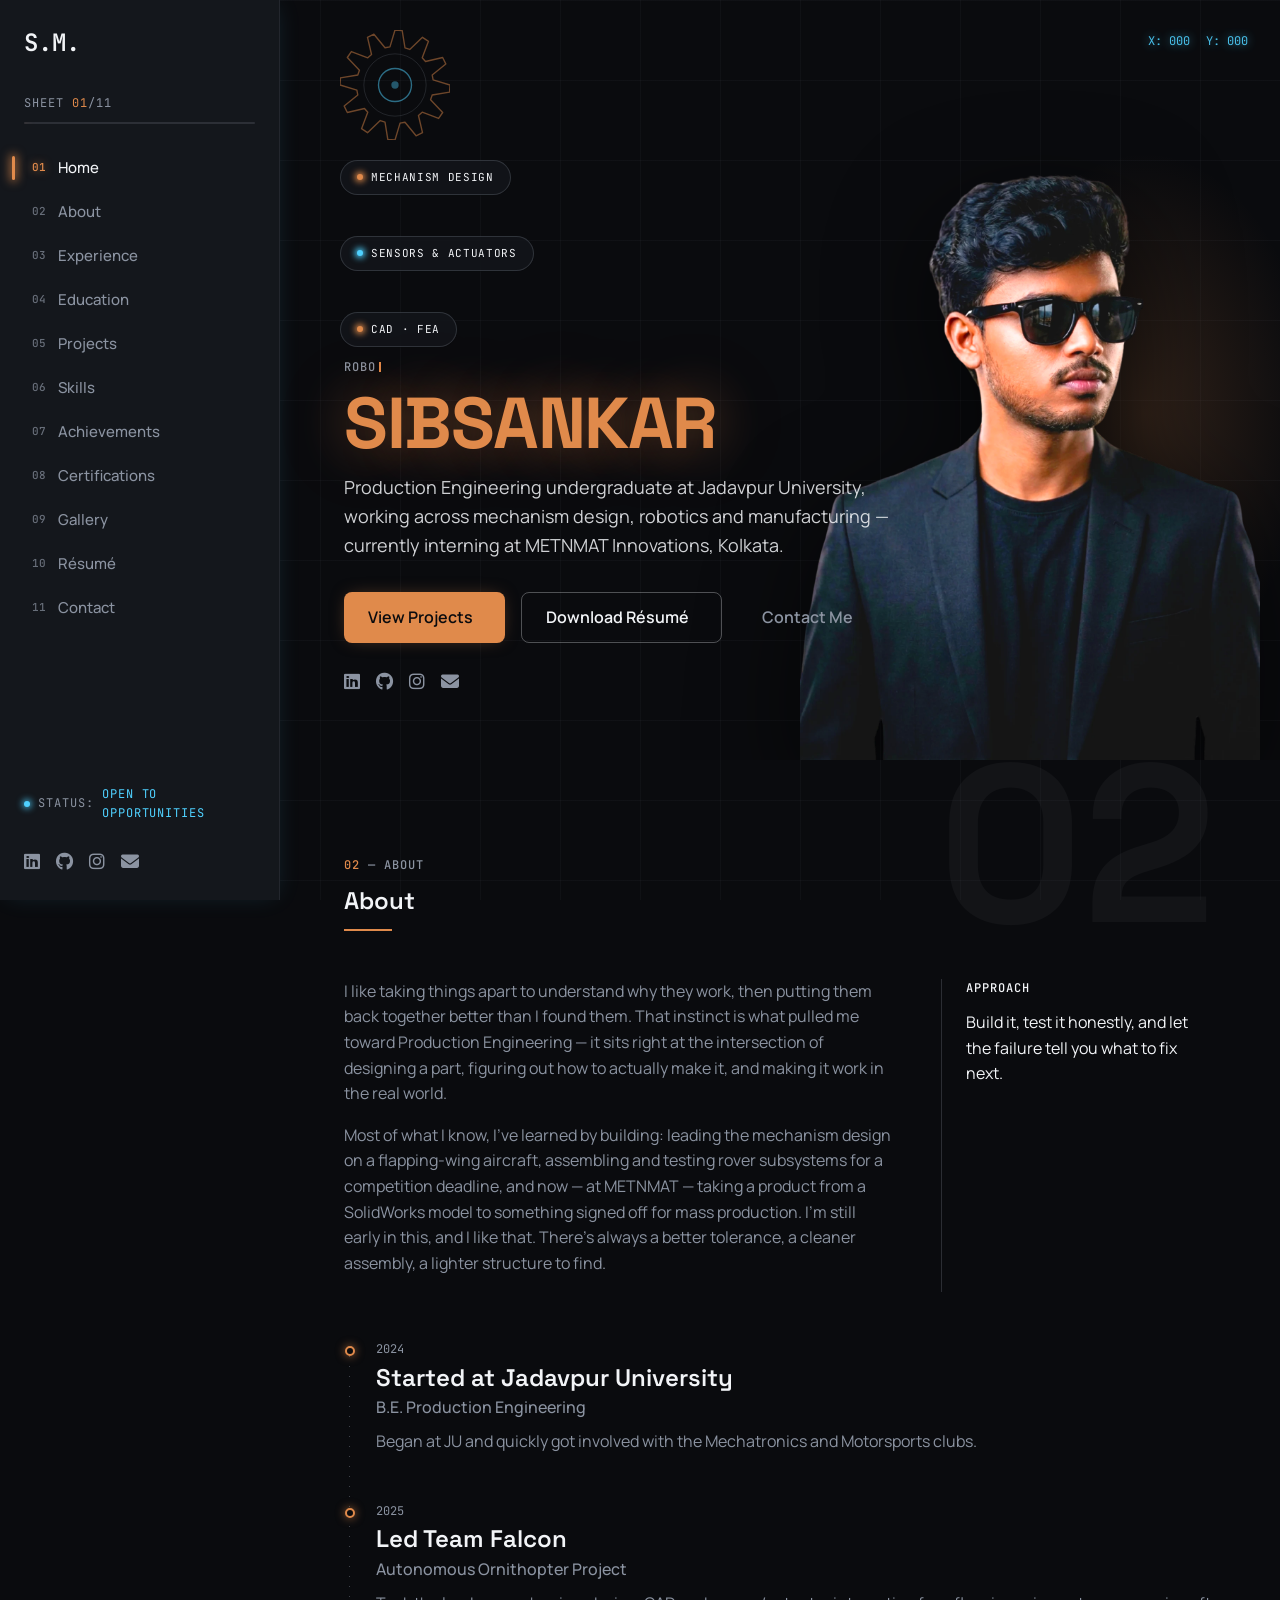
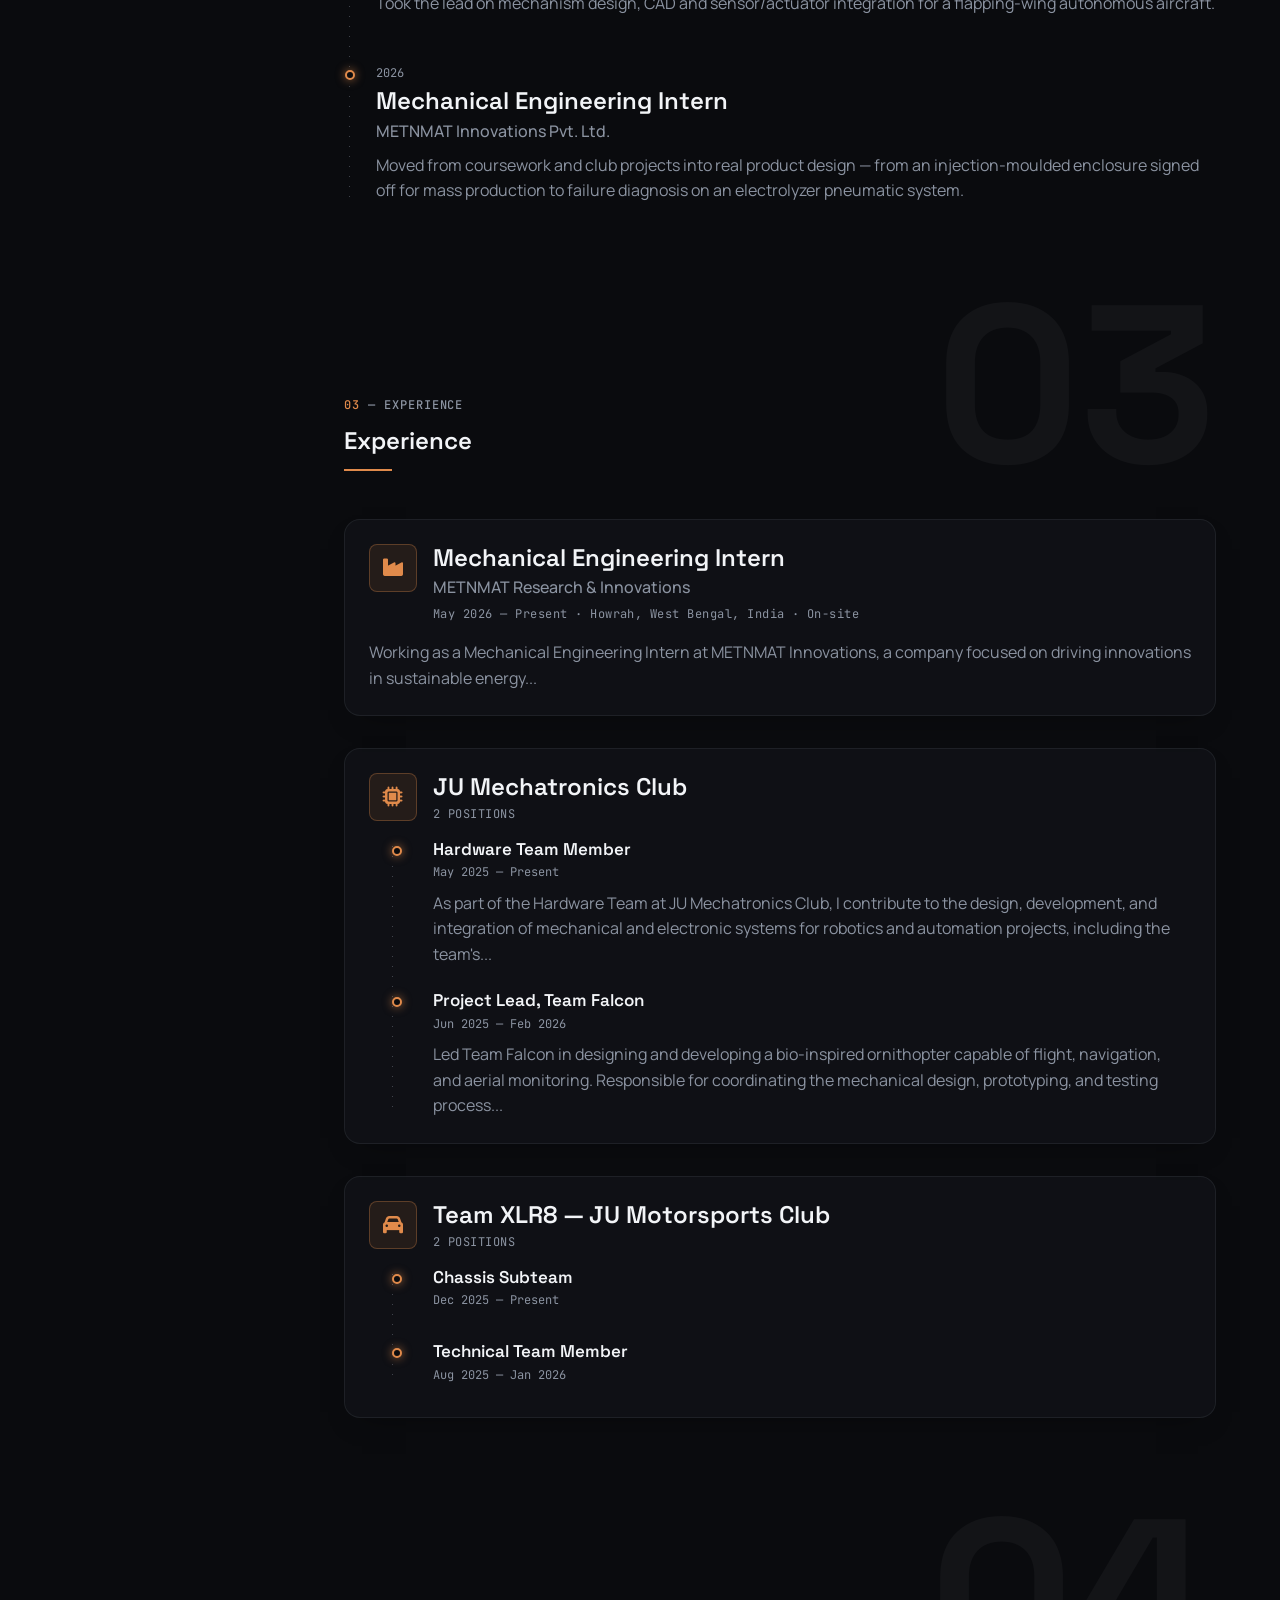
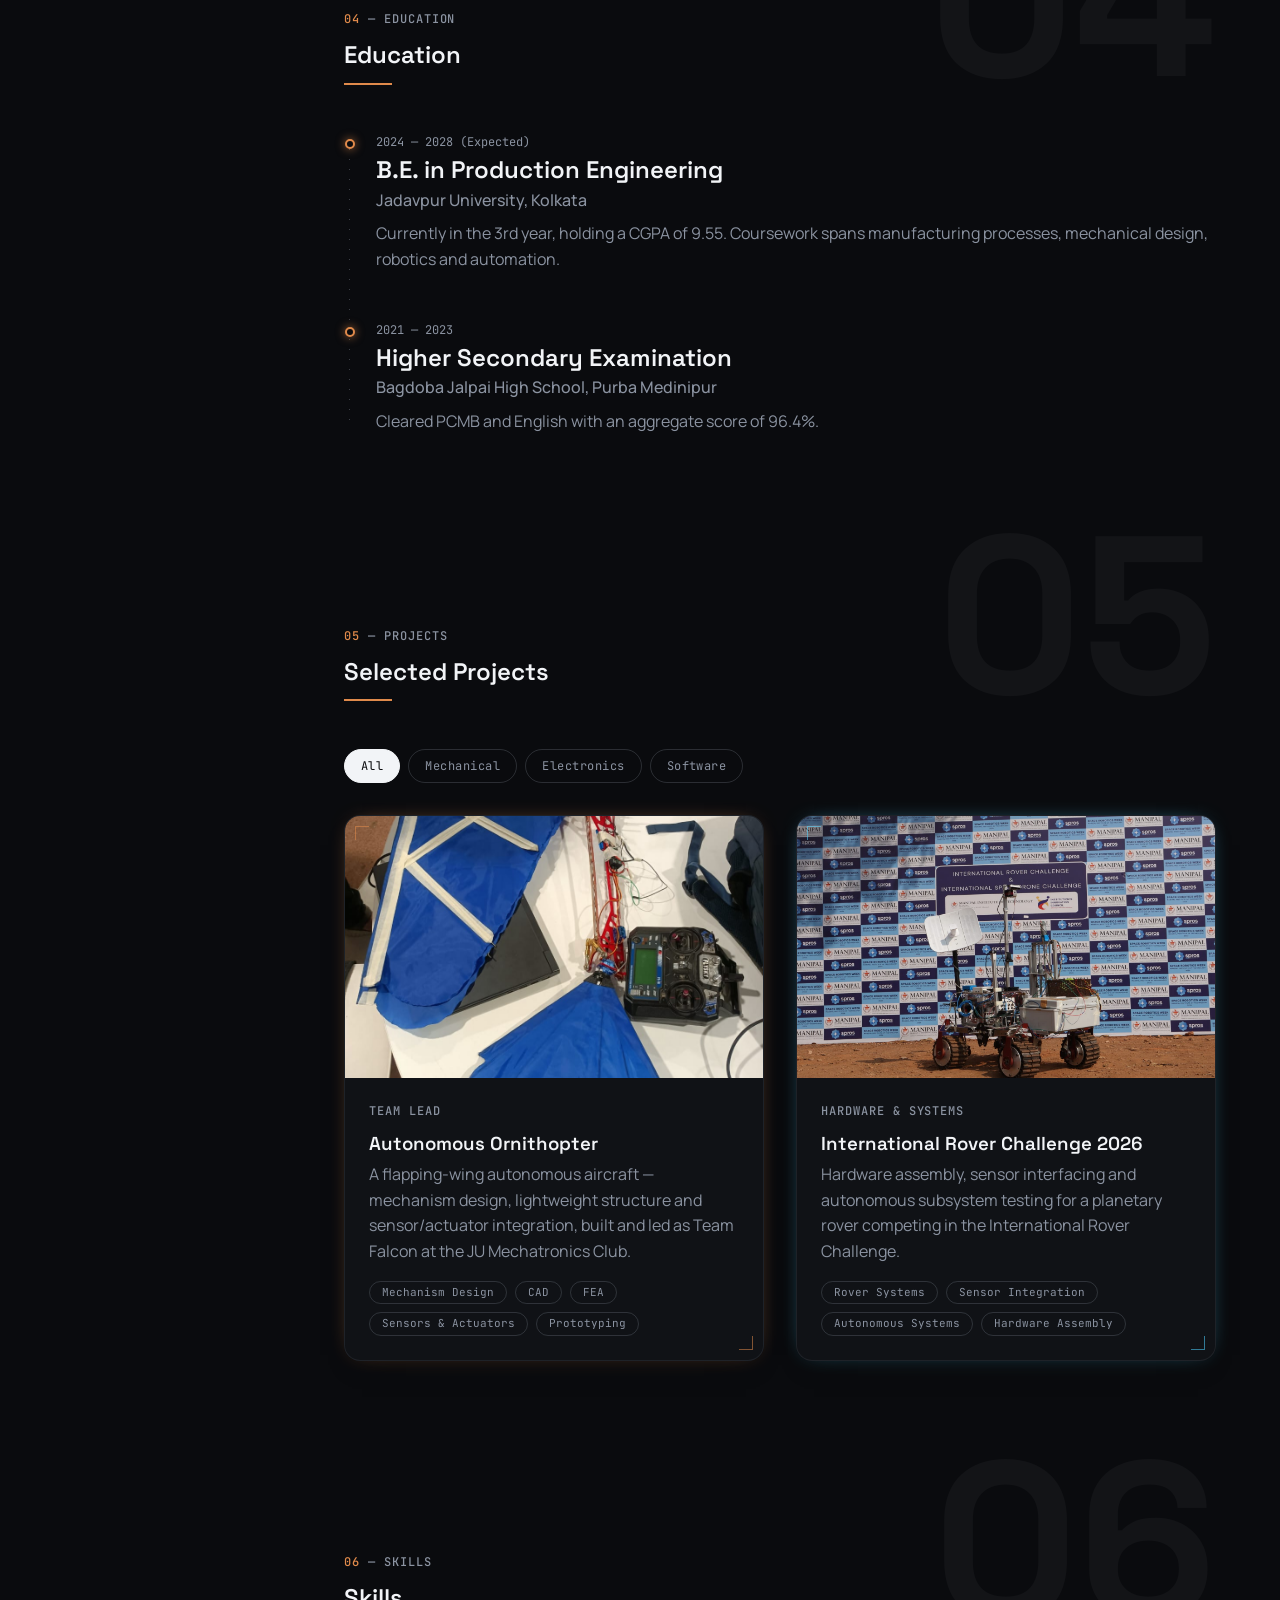
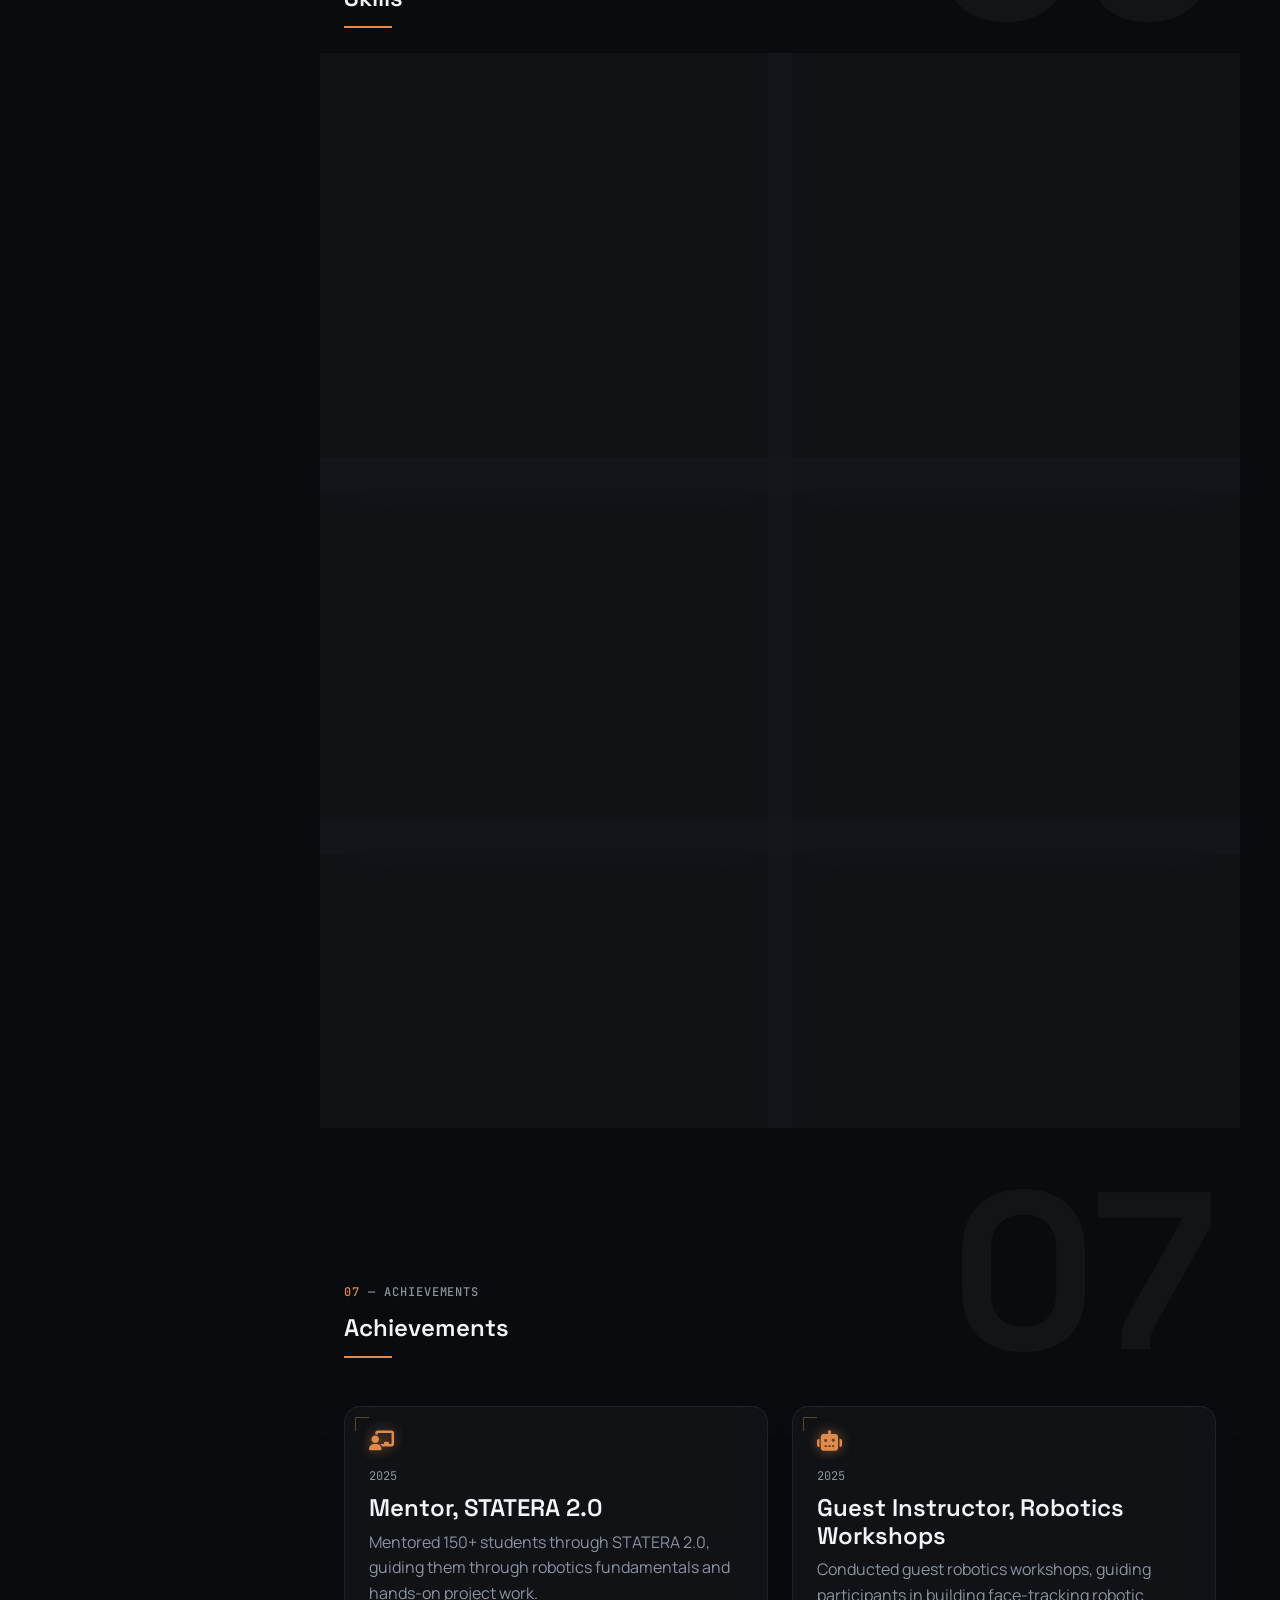
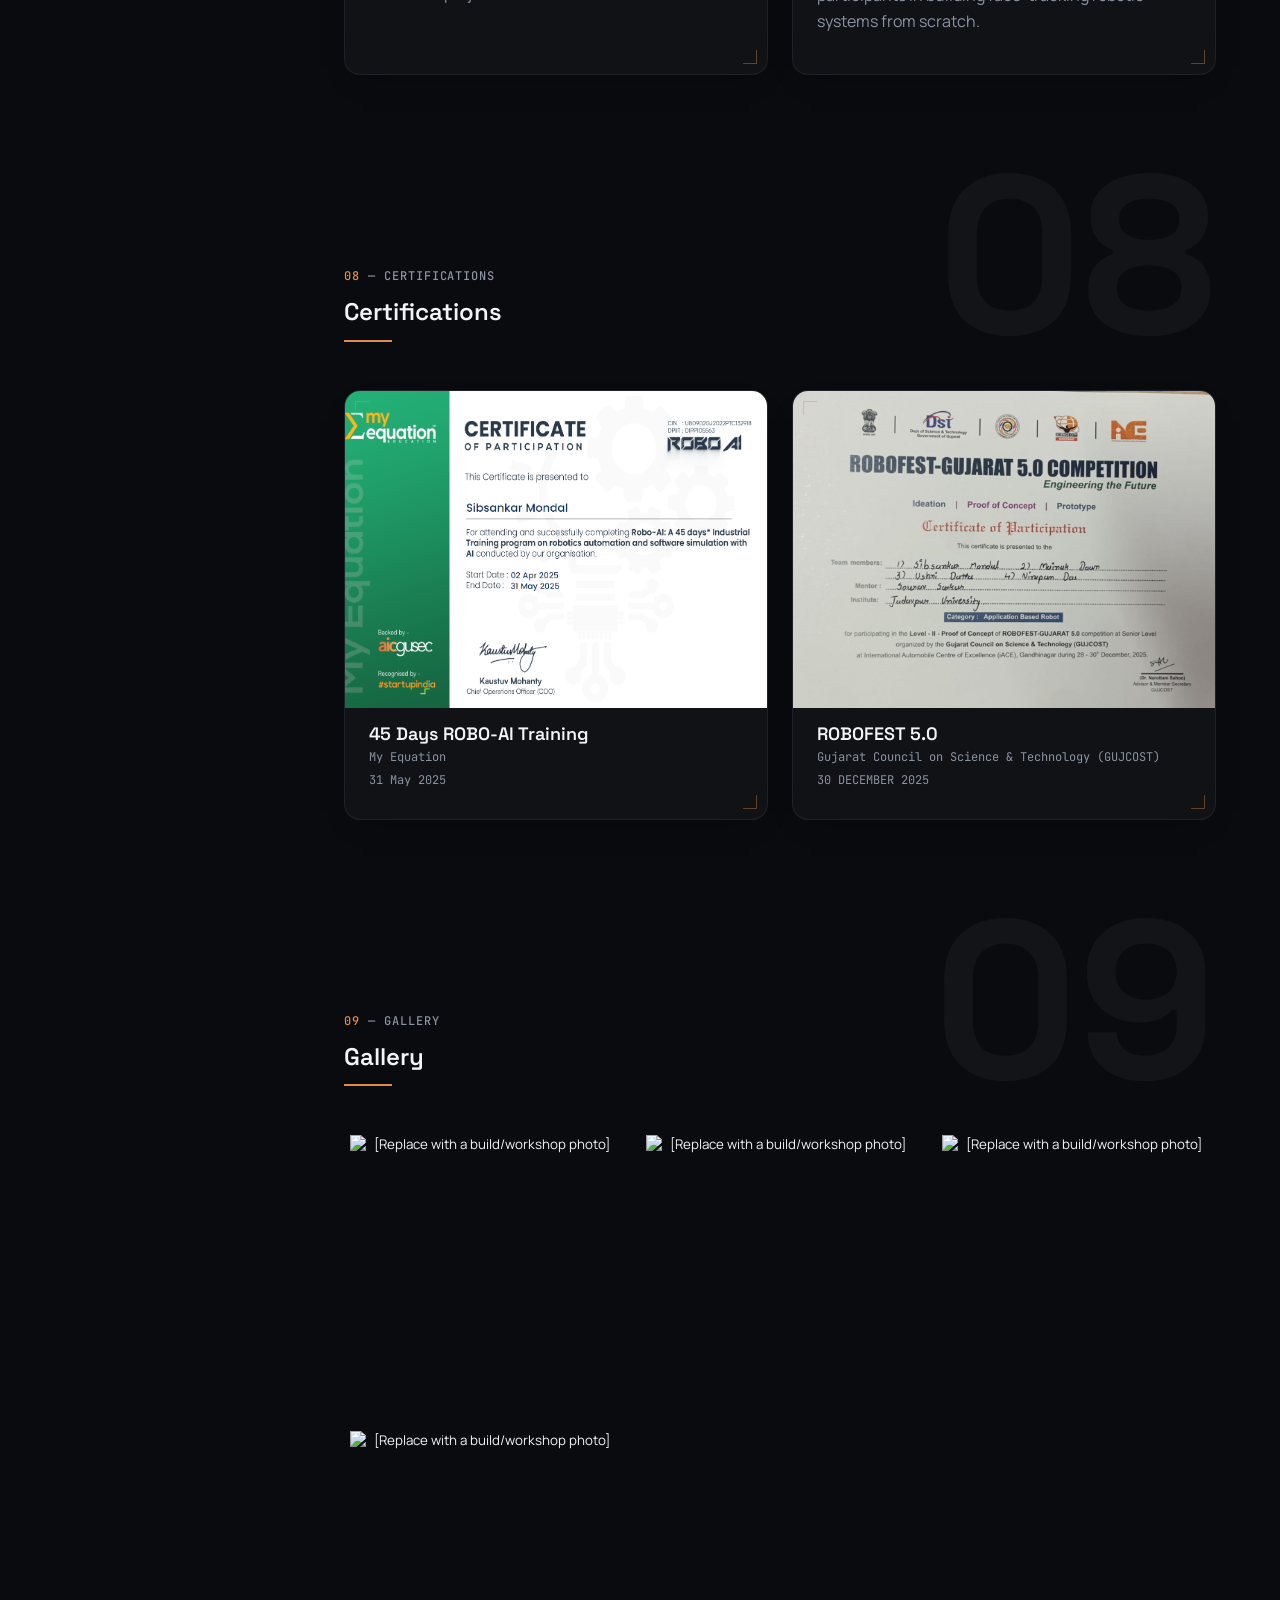
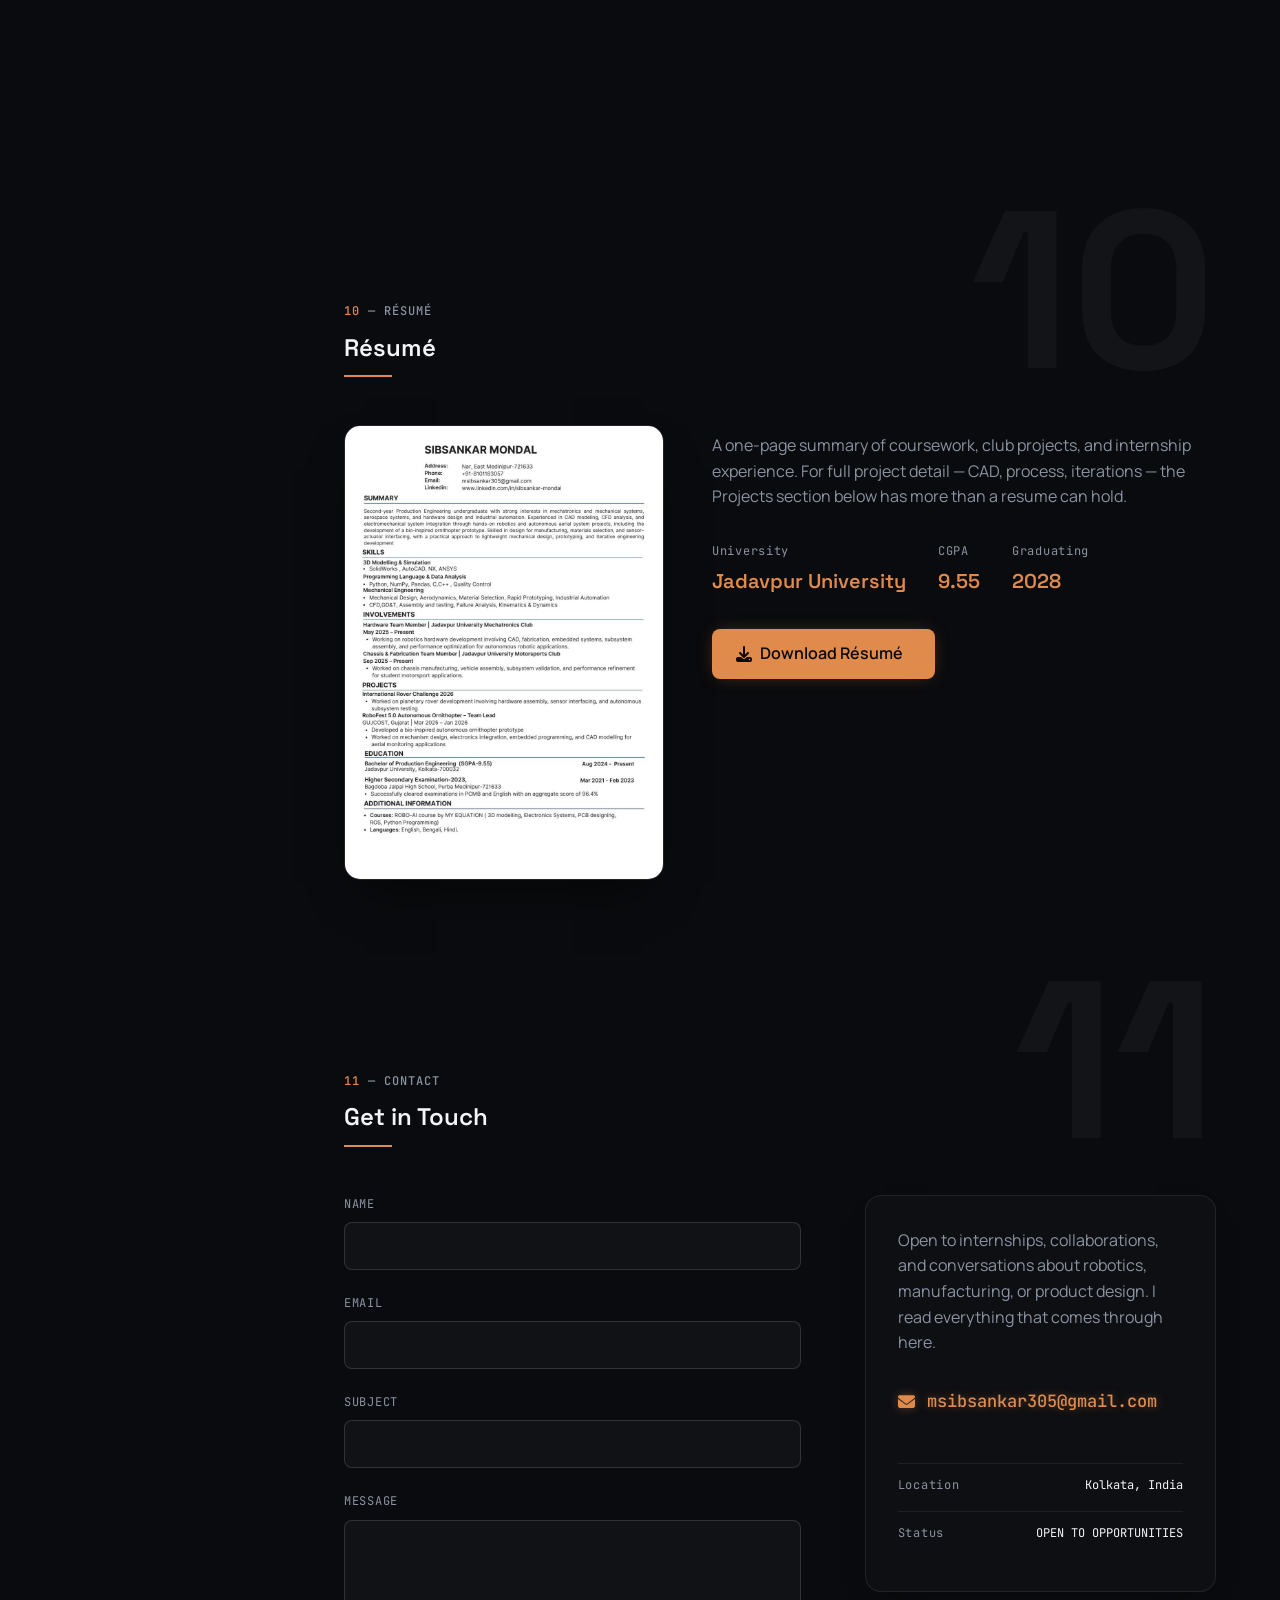
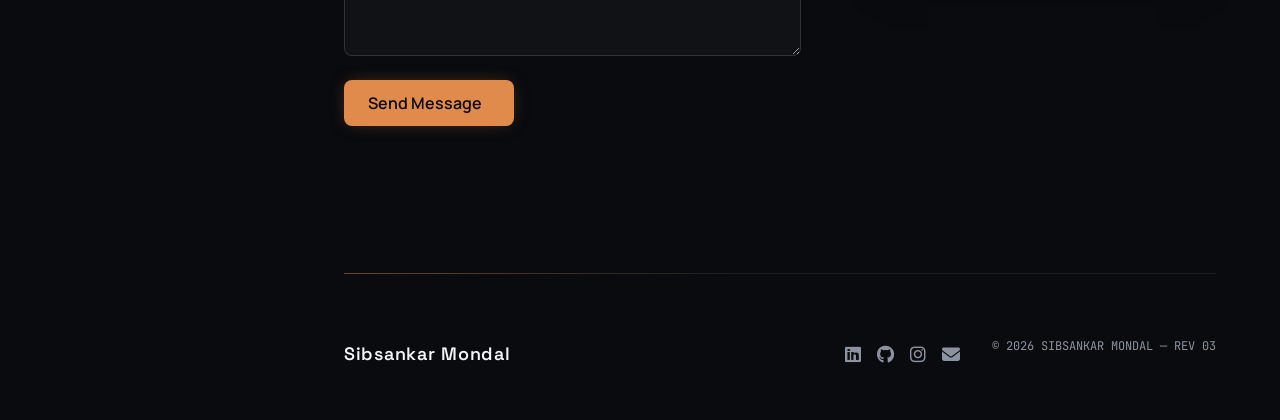
==== commit 1b6dd23c: "Update portfolio" ====
--- a/index.html
+++ b/index.html
@@ -62,7 +62,7 @@
     </div>
 
     <div class="title-block-meta mono">
-      <span class="sheet-counter">SHEET <span id="current-sheet">01</span>/12</span>
+      <span class="sheet-counter">SHEET <span id="current-sheet">01</span>/11</span>
       <div class="progress-track" aria-hidden="true">
         <div class="progress-fill" id="scroll-progress"></div>
       </div>
@@ -72,16 +72,15 @@
       <ul>
         <li><a href="#home" data-sheet="01" class="nav-link"><span class="nav-index mono">01</span>Home</a></li>
         <li><a href="#about" data-sheet="02" class="nav-link"><span class="nav-index mono">02</span>About</a></li>
-        <li><a href="#education" data-sheet="03" class="nav-link"><span class="nav-index mono">03</span>Education</a></li>
-        <li><a href="#experience" data-sheet="04" class="nav-link"><span class="nav-index mono">04</span>Experience</a></li>
-        <li><a href="#internship" data-sheet="05" class="nav-link"><span class="nav-index mono">05</span>Internship</a></li>
-        <li><a href="#projects" data-sheet="06" class="nav-link"><span class="nav-index mono">06</span>Projects</a></li>
-        <li><a href="#skills" data-sheet="07" class="nav-link"><span class="nav-index mono">07</span>Skills</a></li>
-        <li><a href="#achievements" data-sheet="08" class="nav-link"><span class="nav-index mono">08</span>Achievements</a></li>
-        <li><a href="#certifications" data-sheet="09" class="nav-link"><span class="nav-index mono">09</span>Certifications</a></li>
-        <li><a href="#gallery" data-sheet="10" class="nav-link"><span class="nav-index mono">10</span>Gallery</a></li>
-        <li><a href="#resume" data-sheet="11" class="nav-link"><span class="nav-index mono">11</span>Résumé</a></li>
-        <li><a href="#contact" data-sheet="12" class="nav-link"><span class="nav-index mono">12</span>Contact</a></li>
+        <li><a href="#experience" data-sheet="03" class="nav-link"><span class="nav-index mono">03</span>Experience</a></li>
+        <li><a href="#education" data-sheet="04" class="nav-link"><span class="nav-index mono">04</span>Education</a></li>
+        <li><a href="#projects" data-sheet="05" class="nav-link"><span class="nav-index mono">05</span>Projects</a></li>
+        <li><a href="#skills" data-sheet="06" class="nav-link"><span class="nav-index mono">06</span>Skills</a></li>
+        <li><a href="#achievements" data-sheet="07" class="nav-link"><span class="nav-index mono">07</span>Achievements</a></li>
+        <li><a href="#certifications" data-sheet="08" class="nav-link"><span class="nav-index mono">08</span>Certifications</a></li>
+        <li><a href="#gallery" data-sheet="09" class="nav-link"><span class="nav-index mono">09</span>Gallery</a></li>
+        <li><a href="#resume" data-sheet="10" class="nav-link"><span class="nav-index mono">10</span>Résumé</a></li>
+        <li><a href="#contact" data-sheet="11" class="nav-link"><span class="nav-index mono">11</span>Contact</a></li>
       </ul>
     </nav>
 
@@ -175,45 +174,29 @@
       </div>
     </section>
 
-    <!-- 03 · EDUCATION -->
-    <section id="education" class="sheet" data-sheet="03" aria-labelledby="education-heading">
-      <div class="section-header">
-        <p class="eyebrow mono"><span class="eyebrow-index">03</span> — EDUCATION</p>
+     <!-- 03 · EXPERIENCE -->
+    <section id="experience" class="sheet" data-sheet="03" aria-labelledby="experience-heading">
+      <div class="section-header">
+        <p class="eyebrow mono"><span class="eyebrow-index">03</span> — EXPERIENCE</p>
+        <h2 id="experience-heading">Experience</h2>
+      </div>
+      <div class="experience-list" id="experience-list"></div>
+    </section>
+
+    <!-- 04 · EDUCATION -->
+    <section id="education" class="sheet" data-sheet="04" aria-labelledby="education-heading">
+      <div class="section-header">
+        <p class="eyebrow mono"><span class="eyebrow-index">04</span> — EDUCATION</p>
         <h2 id="education-heading">Education</h2>
       </div>
       <div class="timeline" id="education-timeline" data-repeat="education" data-template="timeline-item-template"></div>
     </section>
 
-    <!-- 04 · EXPERIENCE -->
-    <section id="experience" class="sheet" data-sheet="04" aria-labelledby="experience-heading">
-      <div class="section-header">
-        <p class="eyebrow mono"><span class="eyebrow-index">04</span> — EXPERIENCE</p>
-        <h2 id="experience-heading">Experience</h2>
-      </div>
-      <div class="timeline" id="experience-timeline" data-repeat="experience" data-template="timeline-item-template"></div>
-    </section>
-
-    <!-- 05 · INTERNSHIP -->
-    <section id="internship" class="sheet" data-sheet="05" aria-labelledby="internship-heading">
-      <div class="section-header">
-        <p class="eyebrow mono"><span class="eyebrow-index">05</span> — INTERNSHIP</p>
-        <h2 id="internship-heading">Current Internship</h2>
-      </div>
-      <div class="internship-card">
-        <div class="internship-meta mono">
-          <span data-bind="internship.company"></span>
-          <span data-bind="internship.duration"></span>
-        </div>
-        <h3 data-bind="internship.role"></h3>
-        <p data-bind="internship.description"></p>
-        <ul class="internship-highlights" id="internship-highlights" data-repeat="internship.highlights" data-template="highlight-item-template"></ul>
-      </div>
-    </section>
-
-    <!-- 06 · PROJECTS -->
-    <section id="projects" class="sheet" data-sheet="06" aria-labelledby="projects-heading">
-      <div class="section-header">
-        <p class="eyebrow mono"><span class="eyebrow-index">06</span> — PROJECTS</p>
+
+    <!-- 05 · PROJECTS -->
+    <section id="projects" class="sheet" data-sheet="05" aria-labelledby="projects-heading">
+      <div class="section-header">
+        <p class="eyebrow mono"><span class="eyebrow-index">05</span> — PROJECTS</p>
         <h2 id="projects-heading">Selected Projects</h2>
       </div>
       <div class="project-filters mono" id="project-filters" role="group" aria-label="Filter projects by discipline">
@@ -225,46 +208,46 @@
       <div class="project-grid" id="project-grid" data-repeat="projects" data-template="project-card-template"></div>
     </section>
 
-    <!-- 07 · SKILLS -->
-    <section id="skills" class="sheet" data-sheet="07" aria-labelledby="skills-heading">
-      <div class="section-header">
-        <p class="eyebrow mono"><span class="eyebrow-index">07</span> — SKILLS</p>
+    <!-- 06 · SKILLS -->
+    <section id="skills" class="sheet" data-sheet="06" aria-labelledby="skills-heading">
+      <div class="section-header">
+        <p class="eyebrow mono"><span class="eyebrow-index">06</span> — SKILLS</p>
         <h2 id="skills-heading">Skills</h2>
       </div>
       <div class="skills-grid" id="skills-grid" data-repeat="skills" data-template="skill-category-template"></div>
     </section>
 
-    <!-- 08 · ACHIEVEMENTS -->
-    <section id="achievements" class="sheet" data-sheet="08" aria-labelledby="achievements-heading">
-      <div class="section-header">
-        <p class="eyebrow mono"><span class="eyebrow-index">08</span> — ACHIEVEMENTS</p>
+    <!-- 07 · ACHIEVEMENTS -->
+    <section id="achievements" class="sheet" data-sheet="07" aria-labelledby="achievements-heading">
+      <div class="section-header">
+        <p class="eyebrow mono"><span class="eyebrow-index">07</span> — ACHIEVEMENTS</p>
         <h2 id="achievements-heading">Achievements</h2>
       </div>
       <div class="achievements-grid" id="achievements-grid" data-repeat="achievements" data-template="achievement-card-template"></div>
     </section>
 
-    <!-- 09 · CERTIFICATIONS -->
-    <section id="certifications" class="sheet" data-sheet="09" aria-labelledby="certifications-heading">
-      <div class="section-header">
-        <p class="eyebrow mono"><span class="eyebrow-index">09</span> — CERTIFICATIONS</p>
+    <!-- 08 · CERTIFICATIONS -->
+    <section id="certifications" class="sheet" data-sheet="08" aria-labelledby="certifications-heading">
+      <div class="section-header">
+        <p class="eyebrow mono"><span class="eyebrow-index">08</span> — CERTIFICATIONS</p>
         <h2 id="certifications-heading">Certifications</h2>
       </div>
       <div class="certifications-grid" id="certifications-grid" data-repeat="certifications" data-template="certification-card-template"></div>
     </section>
 
-    <!-- 10 · GALLERY -->
-    <section id="gallery" class="sheet" data-sheet="10" aria-labelledby="gallery-heading">
-      <div class="section-header">
-        <p class="eyebrow mono"><span class="eyebrow-index">10</span> — GALLERY</p>
+    <!-- 09 · GALLERY -->
+    <section id="gallery" class="sheet" data-sheet="09" aria-labelledby="gallery-heading">
+      <div class="section-header">
+        <p class="eyebrow mono"><span class="eyebrow-index">09</span> — GALLERY</p>
         <h2 id="gallery-heading">Gallery</h2>
       </div>
       <div class="gallery-grid" id="gallery-grid" data-repeat="gallery" data-template="gallery-item-template"></div>
     </section>
 
-    <!-- 11 · RESUME -->
-    <section id="resume" class="sheet" data-sheet="11" aria-labelledby="resume-heading">
-      <div class="section-header">
-        <p class="eyebrow mono"><span class="eyebrow-index">11</span> — RÉSUMÉ</p>
+    <!-- 10 · RESUME -->
+    <section id="resume" class="sheet" data-sheet="10" aria-labelledby="resume-heading">
+      <div class="section-header">
+        <p class="eyebrow mono"><span class="eyebrow-index">10</span> — RÉSUMÉ</p>
         <h2 id="resume-heading">Résumé</h2>
       </div>
       <div class="resume-panel">
@@ -285,10 +268,10 @@
       </div>
     </section>
 
-    <!-- 12 · CONTACT -->
-    <section id="contact" class="sheet" data-sheet="12" aria-labelledby="contact-heading">
-      <div class="section-header">
-        <p class="eyebrow mono"><span class="eyebrow-index">12</span> — CONTACT</p>
+    <!-- 11 · CONTACT -->
+    <section id="contact" class="sheet" data-sheet="11" aria-labelledby="contact-heading">
+      <div class="section-header">
+        <p class="eyebrow mono"><span class="eyebrow-index">11</span> — CONTACT</p>
         <h2 id="contact-heading">Get in Touch</h2>
       </div>
 
@@ -399,10 +382,10 @@
   </template>
 
   <template id="skill-category-template">
-    <div class="skill-card" data-discipline="">
+    <div class="skill-card">
       <i class="skill-icon" data-field-icon="icon"></i>
       <h3 data-field="category"></h3>
-      <div class="skill-tags" data-field-list="items"></div>
+      <div class="skill-items"></div>
     </div>
   </template>
 
--- a/css/style.css
+++ b/css/style.css
@@ -475,7 +475,63 @@
 .internship-highlights { display: flex; flex-direction: column; gap: var(--space-2); margin-top: var(--space-4); }
 .internship-highlights li { position: relative; padding-left: var(--space-6); color: var(--color-steel); }
 .internship-highlights li::before { content: '—'; position: absolute; left: 0; color: var(--color-argon); }
-
+.experience-list { display: flex; flex-direction: column; gap: var(--space-8); }
+.experience-company {
+  position: relative;
+  background: rgba(var(--color-panel-rgb), 0.5);
+  border: 1px solid rgba(139, 147, 161, 0.12);
+  border-radius: var(--radius-card);
+  padding: var(--space-6);
+  box-shadow: 0 12px 28px -18px rgba(0, 0, 0, 0.55);
+}
+.experience-company-header { display: flex; gap: var(--space-4); align-items: flex-start; margin-bottom: var(--space-4); }
+.experience-logo, .experience-logo-img {
+  width: 48px; height: 48px; flex-shrink: 0;
+  border-radius: var(--radius-btn);
+}
+.experience-logo {
+  display: flex; align-items: center; justify-content: center;
+  background: rgba(224, 138, 75, 0.1);
+  border: 1px solid rgba(224, 138, 75, 0.3);
+  color: var(--color-copper);
+  font-size: 1.25rem;
+}
+.experience-logo--fallback { display: none; }
+.experience-logo-img {
+  object-fit: contain;
+  background: var(--color-chalk);
+  border: 1px solid rgba(139, 147, 161, 0.2);
+  padding: 6px;
+}
+.experience-company-name { font-size: var(--fs-h3); color: var(--color-chalk); margin: 0 0 var(--space-1); }
+.experience-company-sub { color: var(--color-steel); font-weight: 500; margin: 0 0 var(--space-1); }
+.experience-company-range { color: var(--color-steel); font-size: var(--fs-label); letter-spacing: 0.04em; margin: 0; }
+
+.experience-roles { position: relative; padding-left: 64px; }
+.experience-roles::before {
+  content: '';
+  position: absolute; left: 23px; top: 6px; bottom: 6px;
+  width: 1px;
+  background: repeating-linear-gradient(180deg, rgba(139, 147, 161, 0.4) 0 1px, transparent 1px 10px);
+}
+.experience-role { position: relative; padding-bottom: var(--space-6); }
+.experience-role:last-child { padding-bottom: 0; }
+.experience-role-node {
+  position: absolute; left: -41px; top: 6px;
+  width: 10px; height: 10px; border-radius: 50%;
+  background: var(--color-void); border: 2px solid var(--color-copper);
+  box-shadow: 0 0 8px 1px rgba(224, 138, 75, 0.5);
+}
+.experience-role-title { font-size: 1.0625rem; color: var(--color-chalk); margin: 0 0 var(--space-1); }
+.experience-role-date { color: var(--color-steel); font-size: var(--fs-label); margin: 0 0 var(--space-2); }
+.experience-role-description { color: var(--color-steel); margin: 0; }
+.experience-role-description--single { margin-top: var(--space-4); }
+
+@media (max-width: 640px) {
+  .experience-roles { padding-left: 48px; }
+  .experience-role-node { left: -33px; }
+  .experience-roles::before { left: 15px; }
+}
 /* ---------- 11. PROJECTS ---------- */
 .project-filters { display: flex; gap: var(--space-2); margin-bottom: var(--space-8); }
 .filter-btn {
@@ -539,21 +595,9 @@
 .project-card-tags span { font-family: var(--font-mono); font-size: 0.6875rem; color: var(--color-steel); border: 1px solid rgba(139, 147, 161, 0.25); border-radius: 999px; padding: 2px var(--space-3); }
 
 /* ---------- 12. SKILLS ---------- */
-.skills-grid { display: grid; grid-template-columns: repeat(auto-fill, minmax(260px, 1fr)); gap: var(--space-6); }
-.skills-group-label {
-  grid-column: 1 / -1;
-  display: flex;
-  align-items: center;
-  gap: var(--space-4);
-  font-size: var(--fs-label);
-  letter-spacing: 0.1em;
-  color: var(--color-copper);
-  margin-top: var(--space-6);
-}
-.skills-group-label:first-child { margin-top: 0; }
-.skills-group-label::after { content: ''; flex: 1; height: 1px; background: rgba(139, 147, 161, 0.15); }
+.skills-grid { display: grid; grid-template-columns: repeat(auto-fill, minmax(280px, 1fr)); gap: var(--space-6); }
 .skill-card {
-  --card-accent: var(--color-steel);
+  --card-accent: var(--color-copper);
   position: relative;
   background: rgba(var(--color-panel-rgb), 0.65);
   -webkit-backdrop-filter: blur(20px);
@@ -563,6 +607,7 @@
   padding: var(--space-6);
   transition: transform var(--transition-base), box-shadow var(--transition-base), border-color var(--transition-base);
 }
+.skill-card:nth-child(even) { --card-accent: var(--color-argon); }
 .skill-card::before, .skill-card::after {
   content: '';
   position: absolute;
@@ -575,15 +620,54 @@
 .skill-card::before { top: 10px; left: 10px; border-right: none; border-bottom: none; }
 .skill-card::after { bottom: 10px; right: 10px; border-left: none; border-top: none; }
 .skill-card:hover::before, .skill-card:hover::after { opacity: 1; }
-.skill-card[data-discipline="mechanical"] { --card-accent: var(--color-copper); }
-.skill-card[data-discipline="electronics"], .skill-card[data-discipline="software"] { --card-accent: var(--color-argon); }
 .skill-card:hover { transform: translateY(-4px); border-color: var(--card-accent); box-shadow: 0 16px 40px -16px rgba(0, 0, 0, 0.65), 0 0 0 1px var(--card-accent), 0 0 32px -6px var(--card-accent); }
 .skill-card { box-shadow: 0 12px 28px -18px rgba(0, 0, 0, 0.55), 0 0 24px -14px var(--card-accent); }
 .skill-icon { font-size: 1.5rem; color: var(--card-accent); text-shadow: 0 0 12px var(--card-accent); margin-bottom: var(--space-4); display: block; }
 .skill-card h3 { font-size: var(--fs-h3); color: var(--color-chalk); margin-bottom: var(--space-4); }
-.skill-tags { display: flex; flex-wrap: wrap; gap: var(--space-2); }
-.skill-tags span { font-family: var(--font-mono); font-size: 0.75rem; color: var(--color-steel); }
-.skill-tags span:not(:last-child)::after { content: '·'; margin-left: var(--space-2); color: rgba(139, 147, 161, 0.4); }
+
+.skill-items { display: flex; flex-direction: column; gap: var(--space-4); }
+.skill-item-top { display: flex; align-items: baseline; justify-content: space-between; gap: var(--space-3); margin-bottom: 6px; }
+.skill-item-name { font-family: var(--font-mono); font-size: 0.8rem; color: var(--color-steel); }
+.skill-item-value {
+  flex-shrink: 0;
+  min-width: 22px;
+  text-align: center;
+  font-family: var(--font-mono);
+  font-weight: 700;
+  font-size: 0.7rem;
+  color: var(--color-void);
+  background: var(--card-accent);
+  border-radius: 4px;
+  padding: 1px 6px;
+  box-shadow: 0 0 10px -2px var(--card-accent);
+}
+.skill-item-track {
+  position: relative;
+  height: 1px;
+  background-image: linear-gradient(90deg, rgba(139, 147, 161, 0.35) 0 5px, transparent 5px 10px);
+  background-size: 10px 1px;
+  background-repeat: repeat-x;
+}
+.skill-item-fill {
+  position: absolute;
+  left: 0; top: 50%;
+  height: 2px;
+  transform: translateY(-50%);
+  background: var(--card-accent);
+  width: 0%;
+  transition: width 900ms var(--ease);
+}
+.skill-item-fill::after {
+  content: '';
+  position: absolute;
+  right: -1px; top: 50%;
+  width: 0; height: 0;
+  border-top: 4px solid transparent;
+  border-bottom: 4px solid transparent;
+  border-left: 6px solid var(--card-accent);
+  transform: translate(100%, -50%);
+  filter: drop-shadow(0 0 3px var(--card-accent));
+}
 
 /* ---------- 13. ACHIEVEMENTS / CERTIFICATIONS ---------- */
 .achievements-grid, .certifications-grid { display: grid; grid-template-columns: repeat(auto-fill, minmax(280px, 1fr)); gap: var(--space-6); }
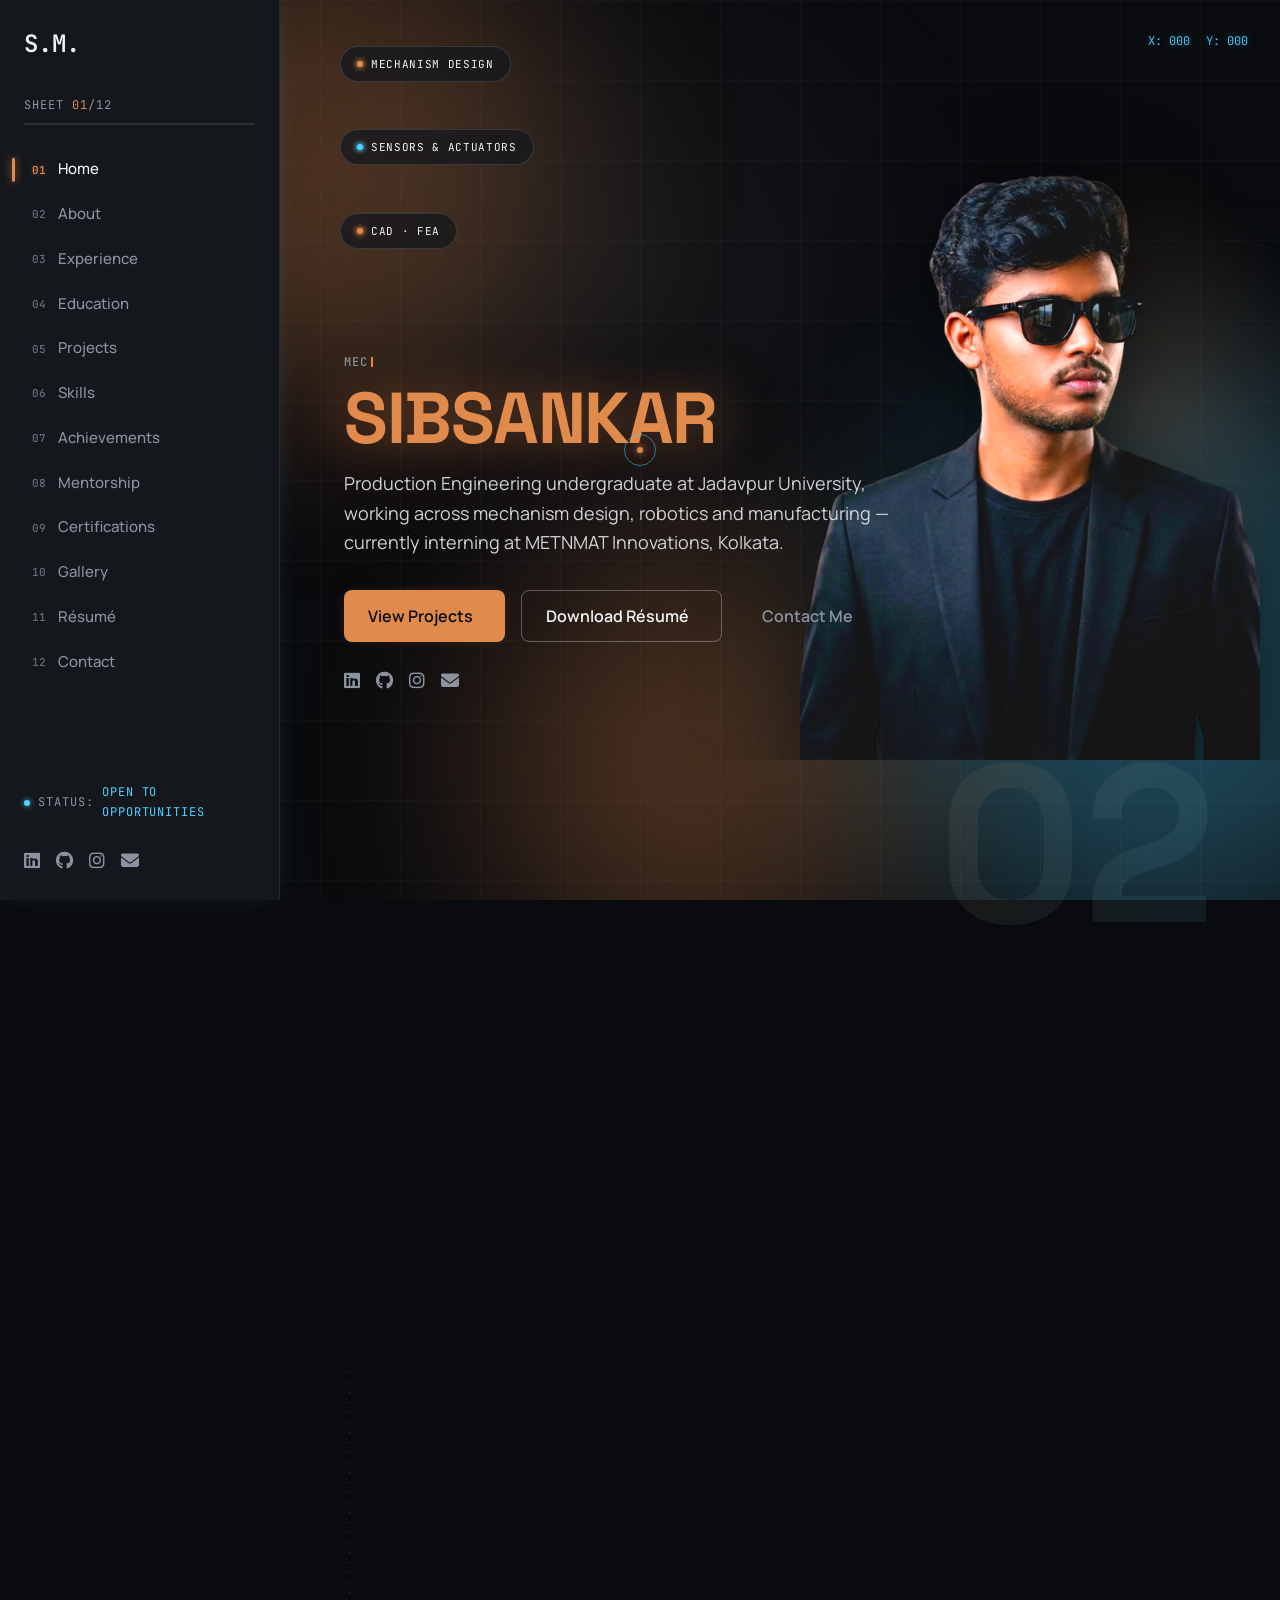
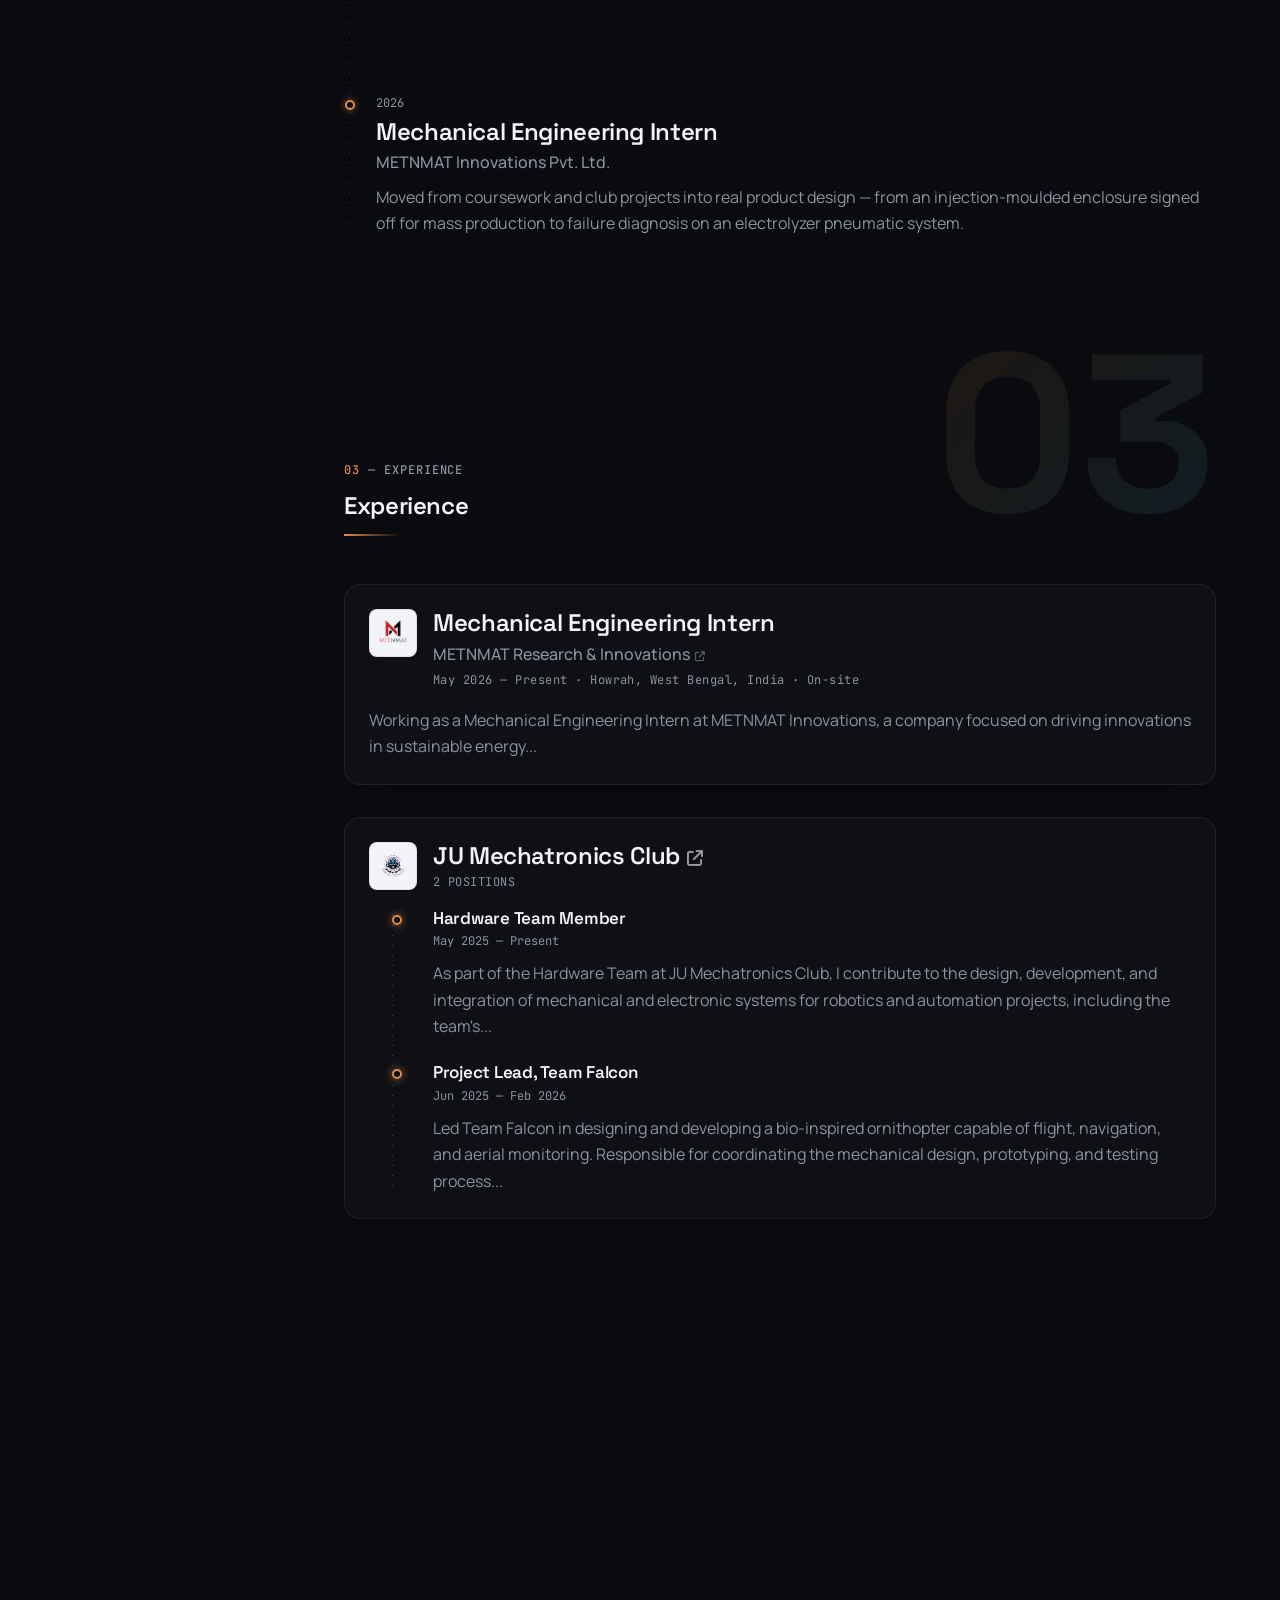
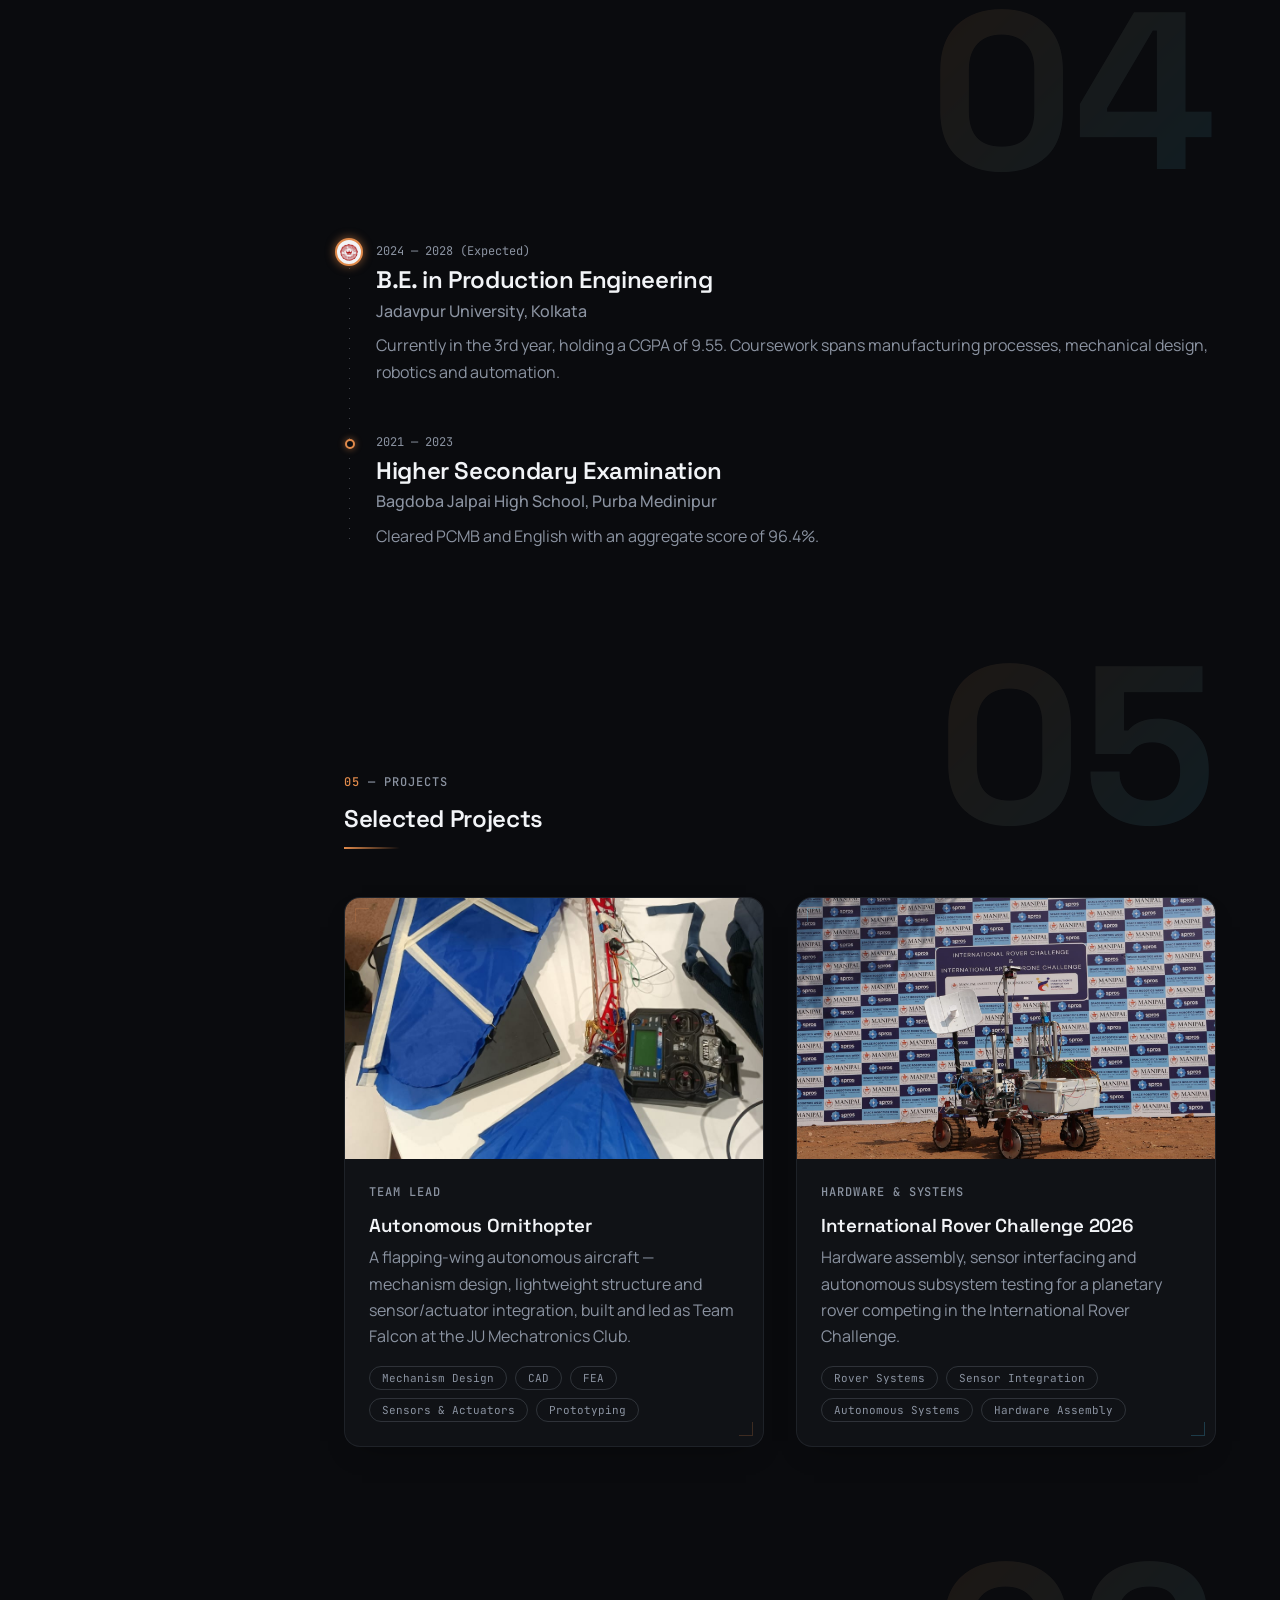
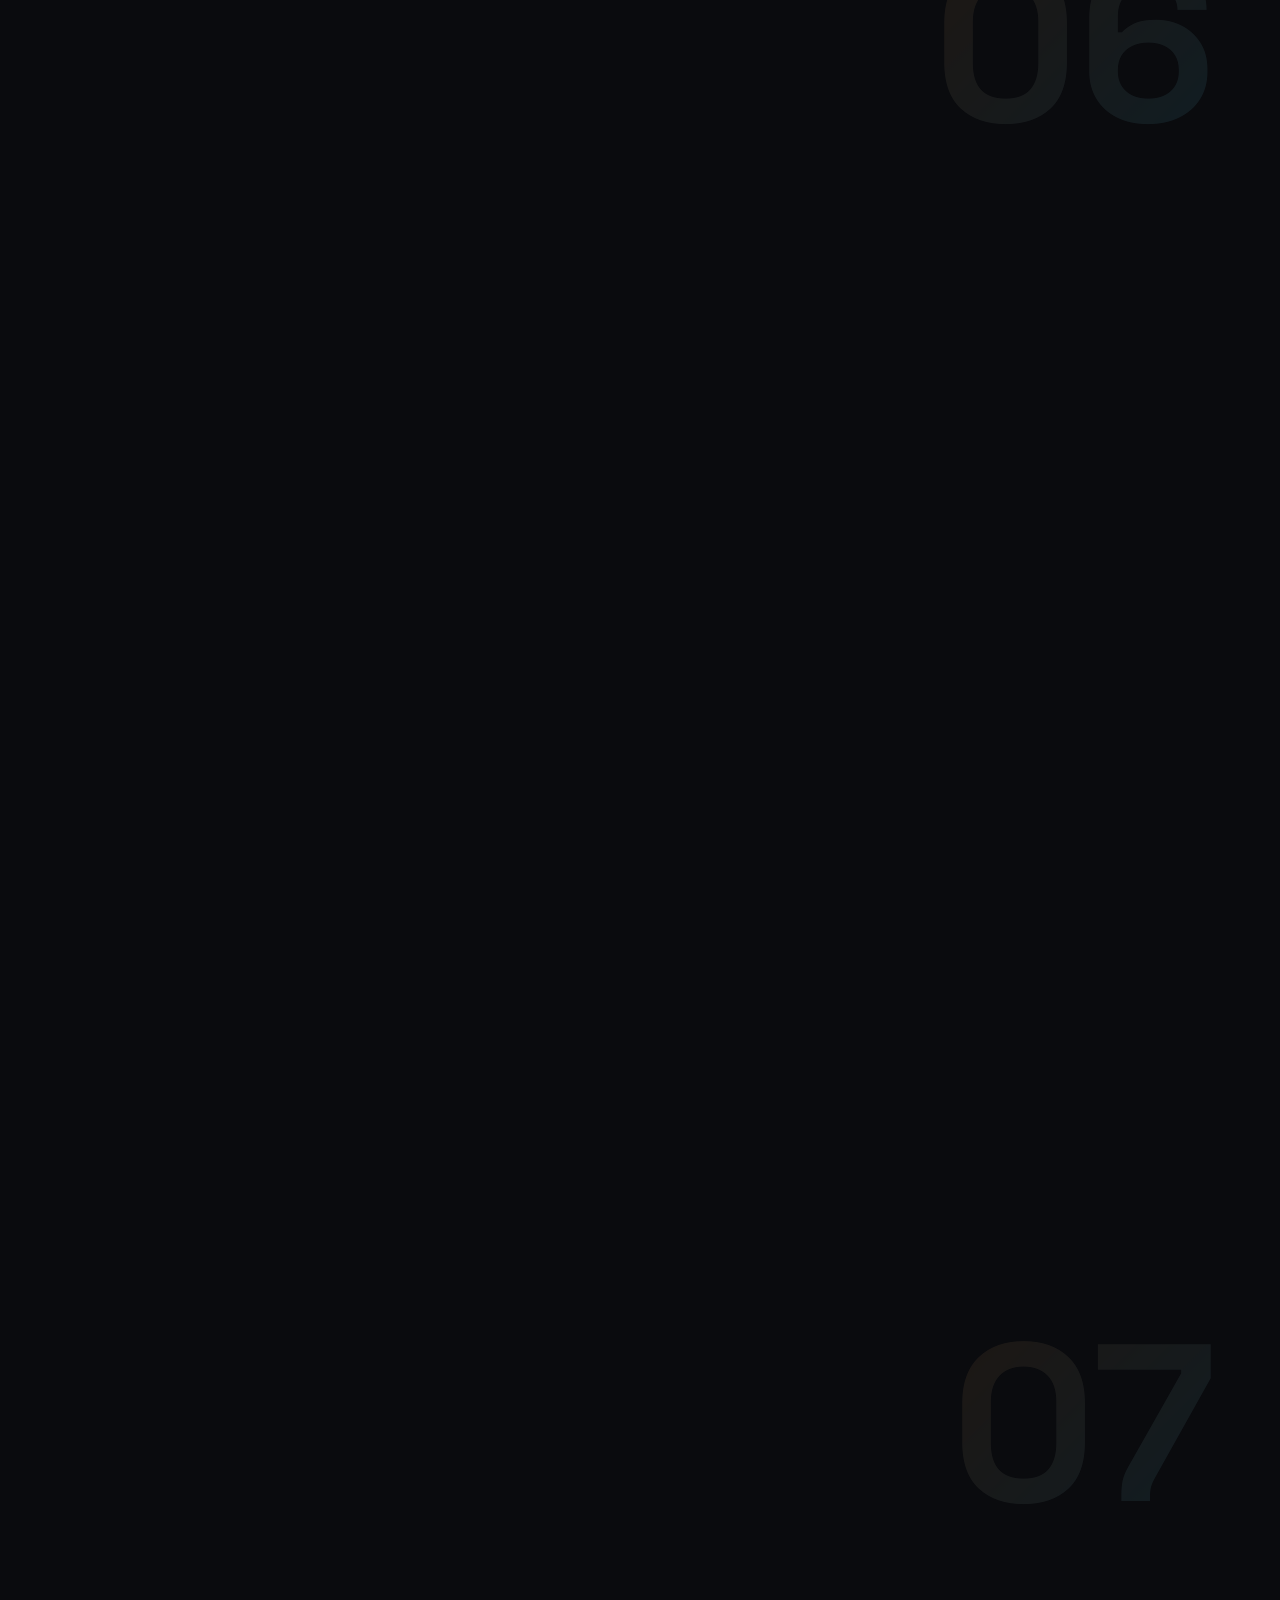
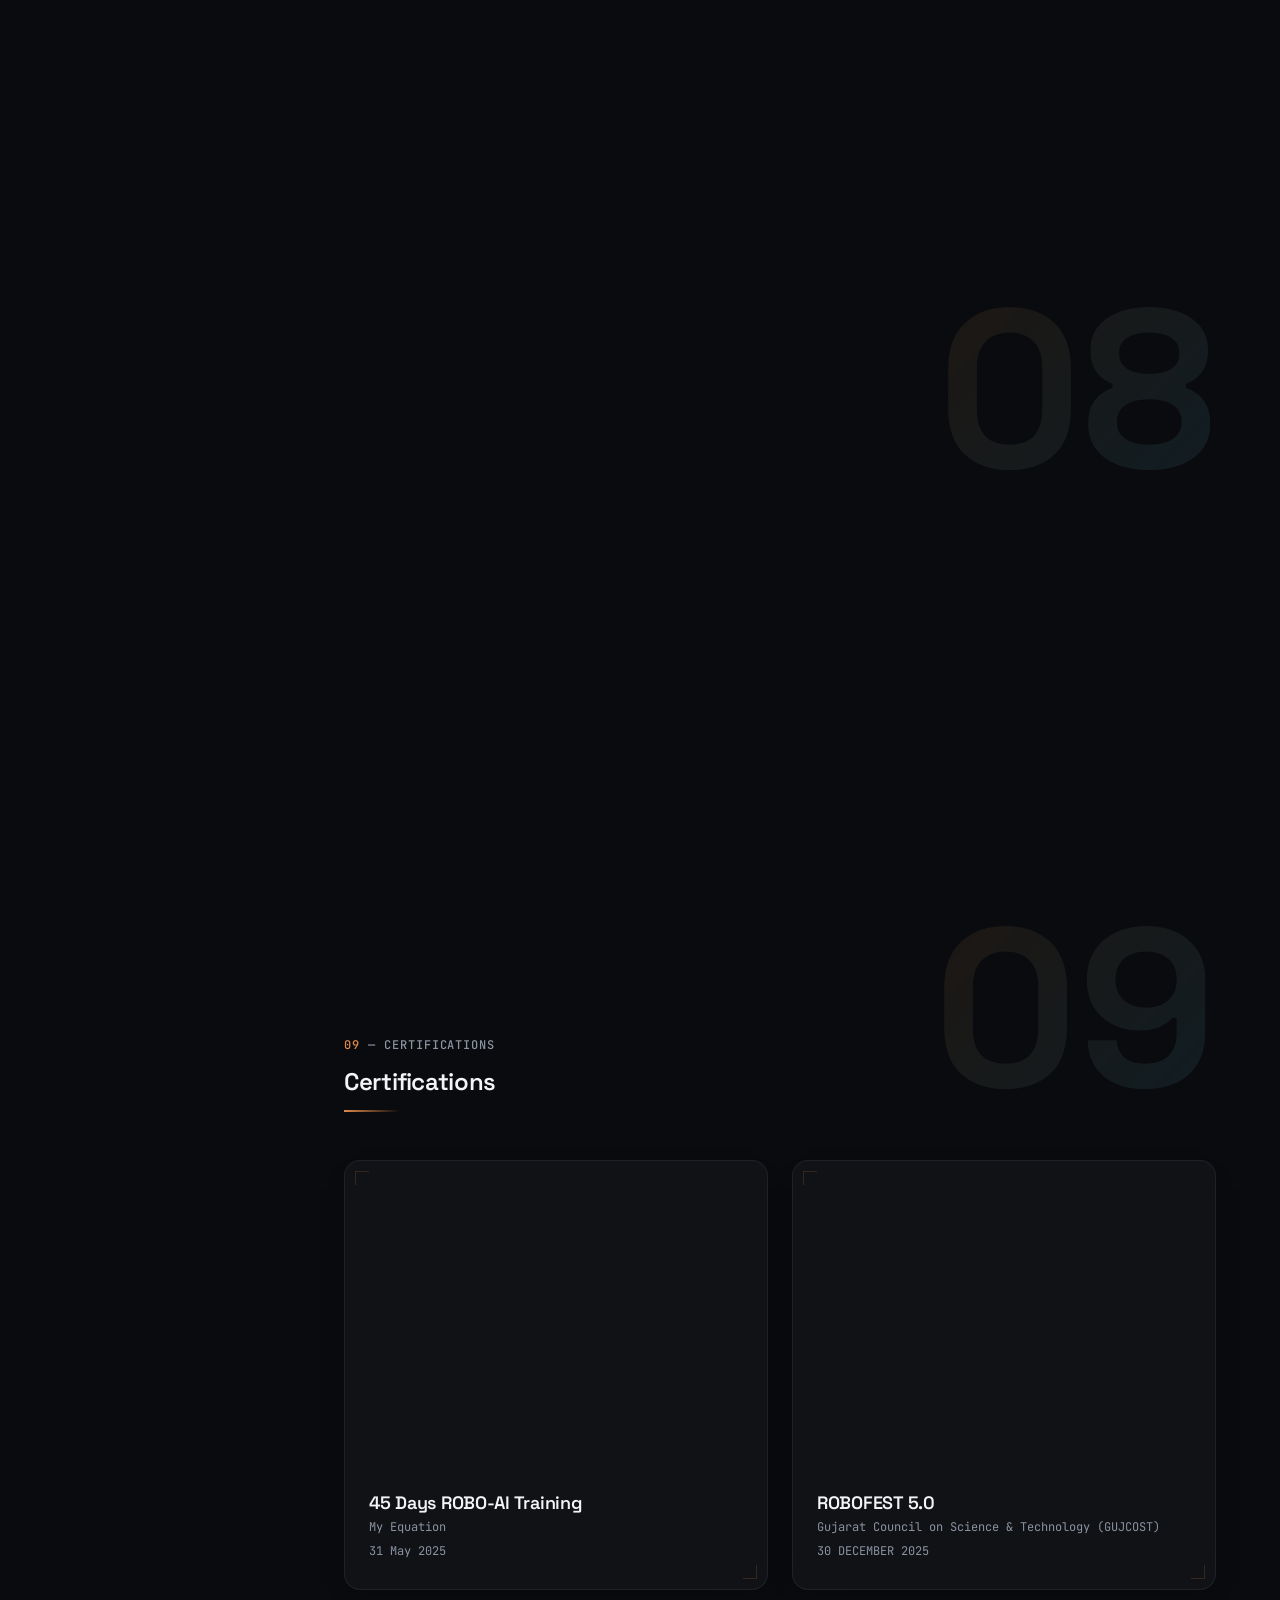
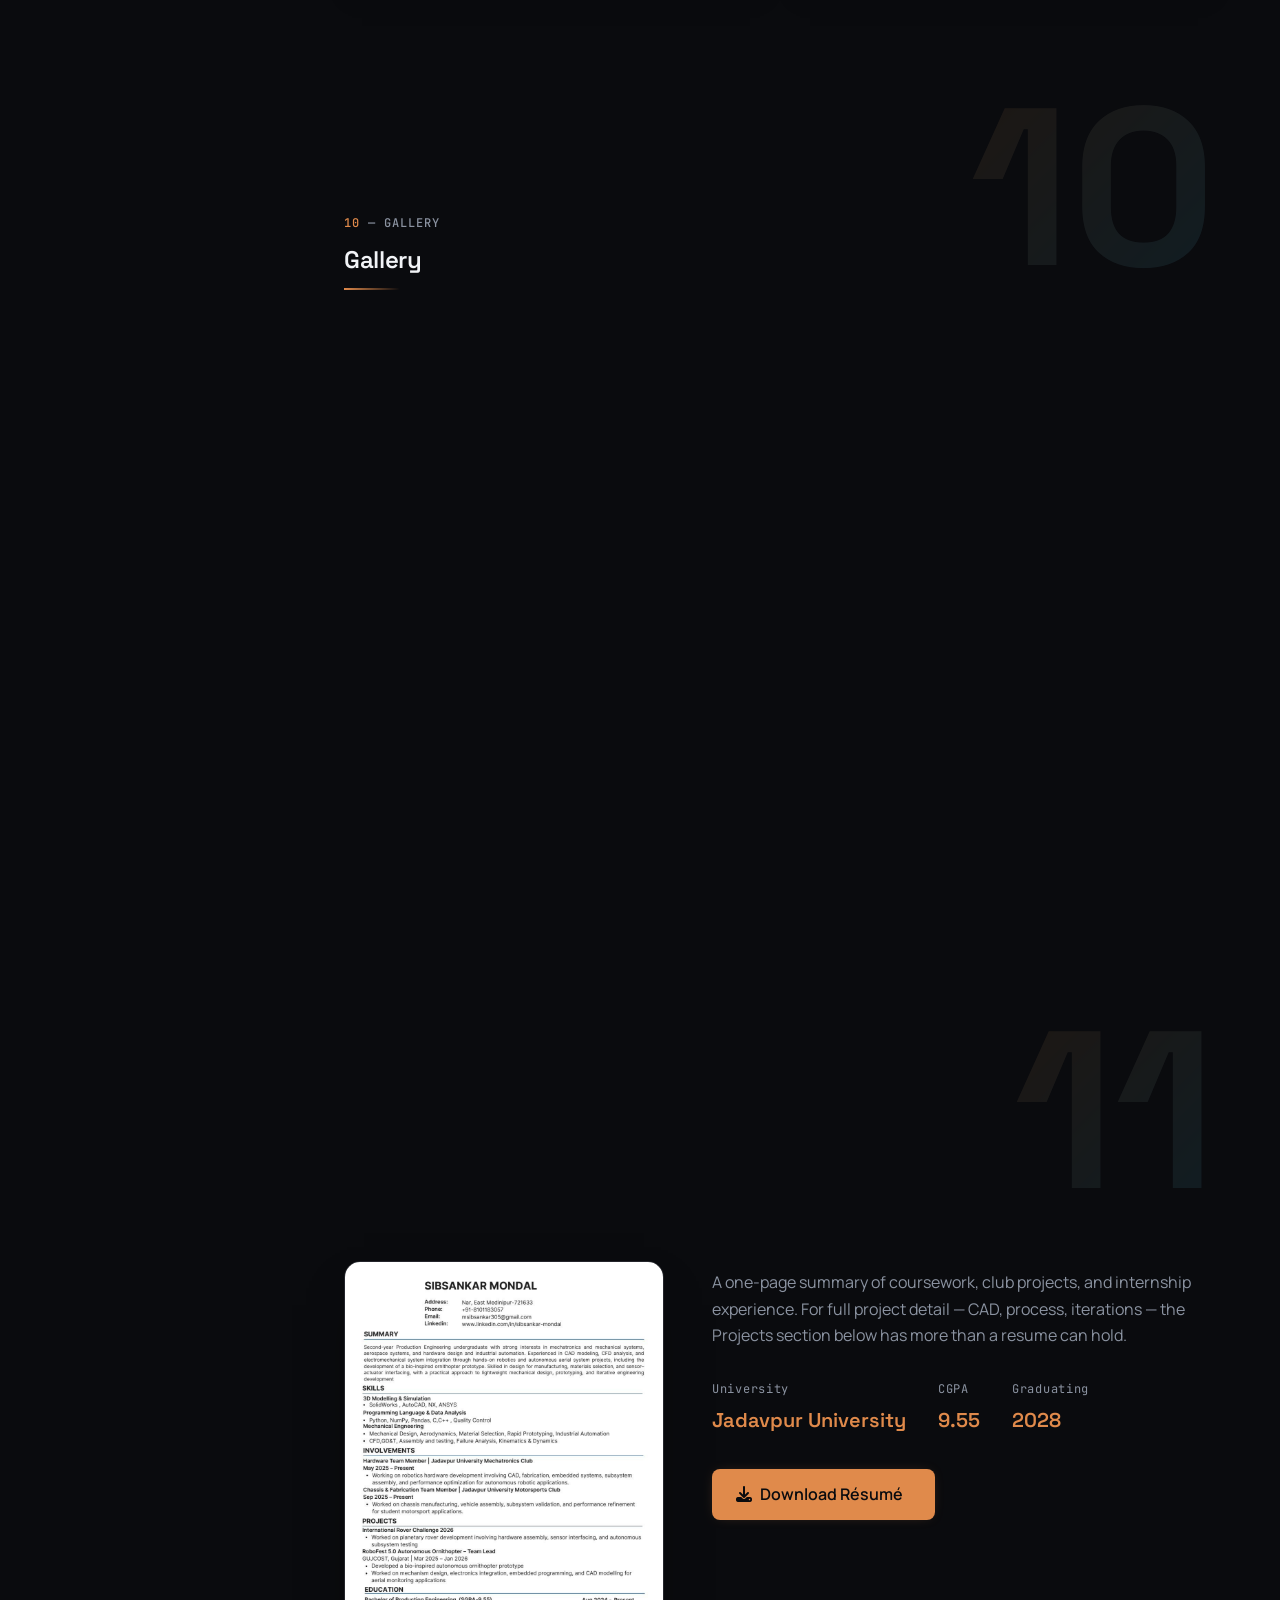
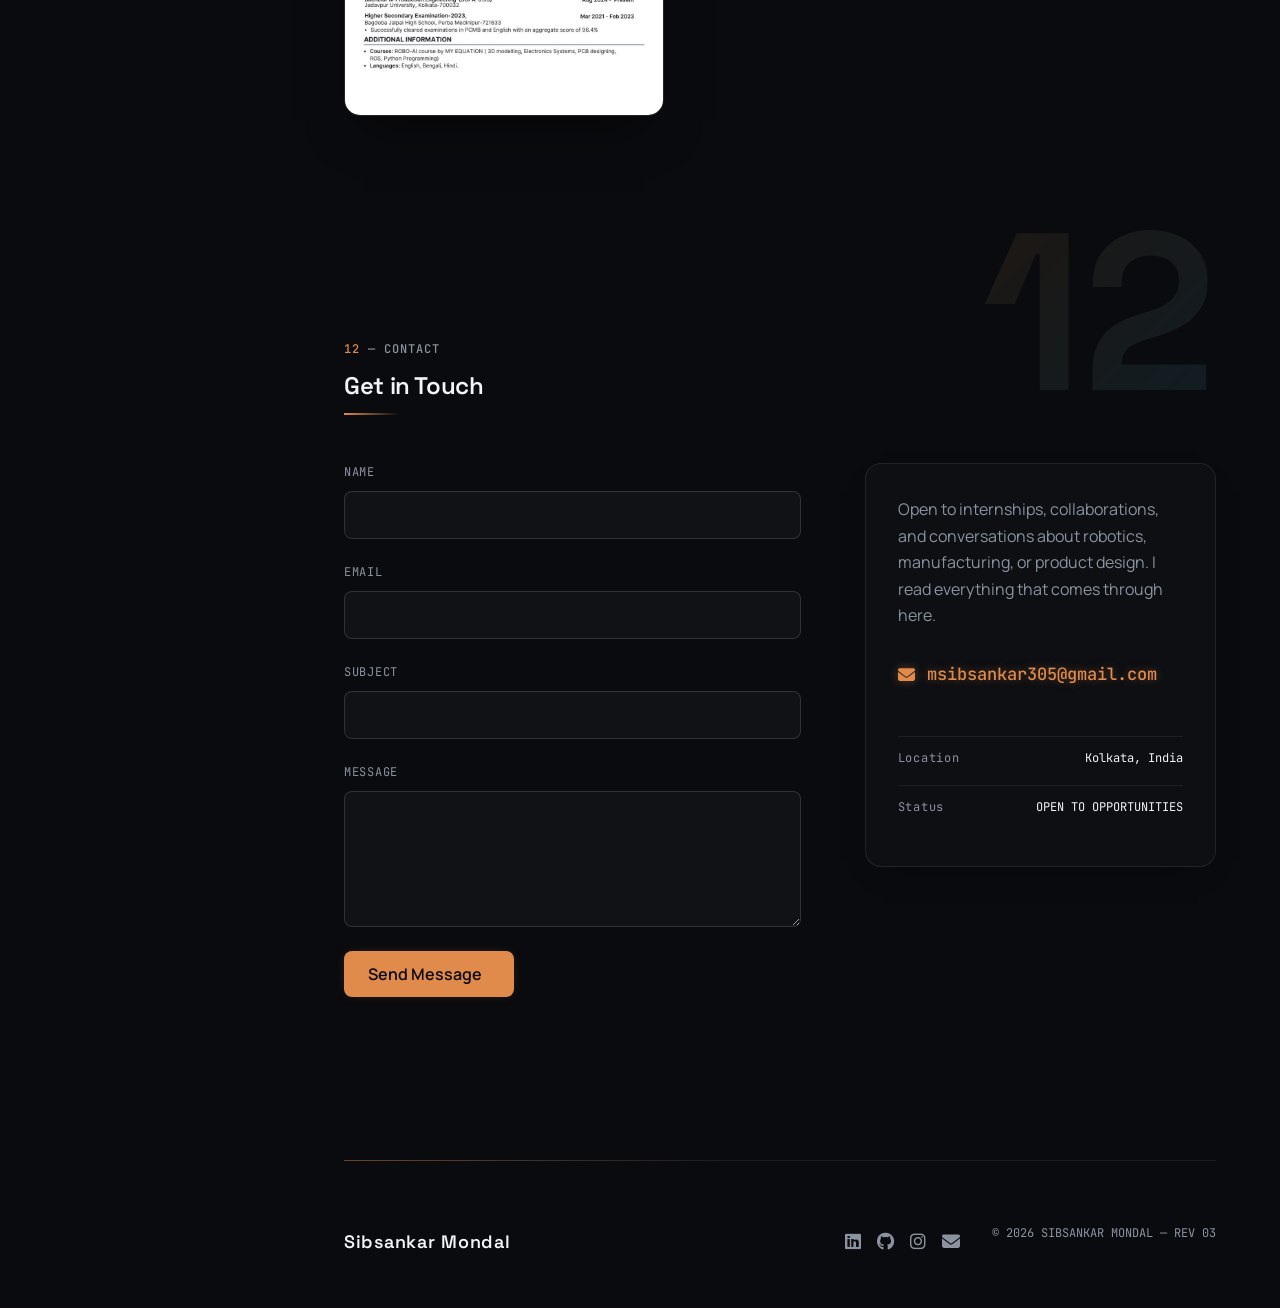
==== commit 769db83f: "Remove gear, add mentorship section, fix skill grouping bug, misc fixes" ====
--- a/index.html
+++ b/index.html
@@ -32,6 +32,13 @@
   <link rel="stylesheet" href="css/style.css">
 </head>
 <body>
+
+  <div class="bg-decoration" aria-hidden="true">
+    <div class="bg-blob bg-blob--1"></div>
+    <div class="bg-blob bg-blob--2"></div>
+    <div class="bg-blob bg-blob--3"></div>
+    <div class="bg-spotlight"></div>
+  </div>
 
   <a href="#main-content" class="skip-link">Skip to content</a>
 
@@ -62,7 +69,7 @@
     </div>
 
     <div class="title-block-meta mono">
-      <span class="sheet-counter">SHEET <span id="current-sheet">01</span>/11</span>
+      <span class="sheet-counter">SHEET <span id="current-sheet">01</span>/12</span>
       <div class="progress-track" aria-hidden="true">
         <div class="progress-fill" id="scroll-progress"></div>
       </div>
@@ -77,10 +84,11 @@
         <li><a href="#projects" data-sheet="05" class="nav-link"><span class="nav-index mono">05</span>Projects</a></li>
         <li><a href="#skills" data-sheet="06" class="nav-link"><span class="nav-index mono">06</span>Skills</a></li>
         <li><a href="#achievements" data-sheet="07" class="nav-link"><span class="nav-index mono">07</span>Achievements</a></li>
-        <li><a href="#certifications" data-sheet="08" class="nav-link"><span class="nav-index mono">08</span>Certifications</a></li>
-        <li><a href="#gallery" data-sheet="09" class="nav-link"><span class="nav-index mono">09</span>Gallery</a></li>
-        <li><a href="#resume" data-sheet="10" class="nav-link"><span class="nav-index mono">10</span>Résumé</a></li>
-        <li><a href="#contact" data-sheet="11" class="nav-link"><span class="nav-index mono">11</span>Contact</a></li>
+        <li><a href="#mentorship" data-sheet="08" class="nav-link"><span class="nav-index mono">08</span>Mentorship</a></li>
+        <li><a href="#certifications" data-sheet="09" class="nav-link"><span class="nav-index mono">09</span>Certifications</a></li>
+        <li><a href="#gallery" data-sheet="10" class="nav-link"><span class="nav-index mono">10</span>Gallery</a></li>
+        <li><a href="#resume" data-sheet="11" class="nav-link"><span class="nav-index mono">11</span>Résumé</a></li>
+        <li><a href="#contact" data-sheet="12" class="nav-link"><span class="nav-index mono">12</span>Contact</a></li>
       </ul>
     </nav>
 
@@ -109,21 +117,13 @@
         <div class="hero-photo-overlay" aria-hidden="true"></div>
       </div>
 
-      <svg class="hero-gear" viewBox="0 0 120 120" aria-hidden="true" focusable="false">
-        <polygon points="120.0,60.0 119.5,67.8 100.6,70.9 98.8,76.1 112.0,90.0 107.6,96.5 89.7,89.7 85.6,93.3 90.0,112.0 83.0,115.4 70.9,100.6 65.5,101.6 60.0,120.0 52.2,119.5 49.1,100.6 43.9,98.8 30.0,112.0 23.5,107.6 30.3,89.7 26.7,85.6 8.0,90.0 4.6,83.0 19.4,70.9 18.4,65.5 0.0,60.0 0.5,52.2 19.4,49.1 21.2,43.9 8.0,30.0 12.4,23.5 30.3,30.3 34.4,26.7 30.0,8.0 37.0,4.6 49.1,19.4 54.5,18.4 60.0,0.0 67.8,0.5 70.9,19.4 76.1,21.2 90.0,8.0 96.5,12.4 89.7,30.3 93.3,34.4 112.0,30.0 115.4,37.0 100.6,49.1 101.6,54.5"
-          fill="none" stroke="#E08A4B" stroke-width="1.5" stroke-linejoin="round" opacity="0.85" />
-        <circle cx="60" cy="60" r="34" fill="none" stroke="#8B93A1" stroke-width="0.75" opacity="0.5" />
-        <circle cx="60" cy="60" r="18" fill="none" stroke="#4FD1FF" stroke-width="1.5" opacity="0.9" />
-        <circle cx="60" cy="60" r="4" fill="#4FD1FF" opacity="0.7" />
-      </svg>
-
-      <div class="hero-badge hero-badge--copper" style="top: 21%; left: 6%; animation-duration: 5s;">
+      <div class="hero-badge hero-badge--copper" style="top: 6%; left: 6%; animation-duration: 5s;">
         <span class="dot"></span>MECHANISM DESIGN
       </div>
-      <div class="hero-badge hero-badge--argon" style="top: 31%; left: 6%; animation-duration: 6.5s; animation-delay: -1.5s;">
+      <div class="hero-badge hero-badge--argon" style="top: 17%; left: 6%; animation-duration: 6.5s; animation-delay: -1.5s;">
         <span class="dot"></span>SENSORS &amp; ACTUATORS
       </div>
-      <div class="hero-badge hero-badge--copper" style="top: 41%; left: 6%; animation-duration: 4.5s; animation-delay: -3s;">
+      <div class="hero-badge hero-badge--copper" style="top: 28%; left: 6%; animation-duration: 4.5s; animation-delay: -3s;">
         <span class="dot"></span>CAD · FEA
       </div>
 
@@ -199,12 +199,6 @@
         <p class="eyebrow mono"><span class="eyebrow-index">05</span> — PROJECTS</p>
         <h2 id="projects-heading">Selected Projects</h2>
       </div>
-      <div class="project-filters mono" id="project-filters" role="group" aria-label="Filter projects by discipline">
-        <button class="filter-btn active" data-filter="all">All</button>
-        <button class="filter-btn" data-filter="mechanical">Mechanical</button>
-        <button class="filter-btn" data-filter="electronics">Electronics</button>
-        <button class="filter-btn" data-filter="software">Software</button>
-      </div>
       <div class="project-grid" id="project-grid" data-repeat="projects" data-template="project-card-template"></div>
     </section>
 
@@ -226,28 +220,37 @@
       <div class="achievements-grid" id="achievements-grid" data-repeat="achievements" data-template="achievement-card-template"></div>
     </section>
 
-    <!-- 08 · CERTIFICATIONS -->
-    <section id="certifications" class="sheet" data-sheet="08" aria-labelledby="certifications-heading">
-      <div class="section-header">
-        <p class="eyebrow mono"><span class="eyebrow-index">08</span> — CERTIFICATIONS</p>
+    <!-- 08 · MENTORSHIP -->
+    <section id="mentorship" class="sheet" data-sheet="08" aria-labelledby="mentorship-heading">
+      <div class="section-header">
+        <p class="eyebrow mono"><span class="eyebrow-index">08</span> — MENTORSHIP</p>
+        <h2 id="mentorship-heading">Mentorship</h2>
+      </div>
+      <div class="achievements-grid" id="mentorship-grid" data-repeat="mentorship" data-template="achievement-card-template"></div>
+    </section>
+
+    <!-- 09 · CERTIFICATIONS -->
+    <section id="certifications" class="sheet" data-sheet="09" aria-labelledby="certifications-heading">
+      <div class="section-header">
+        <p class="eyebrow mono"><span class="eyebrow-index">09</span> — CERTIFICATIONS</p>
         <h2 id="certifications-heading">Certifications</h2>
       </div>
       <div class="certifications-grid" id="certifications-grid" data-repeat="certifications" data-template="certification-card-template"></div>
     </section>
 
-    <!-- 09 · GALLERY -->
-    <section id="gallery" class="sheet" data-sheet="09" aria-labelledby="gallery-heading">
-      <div class="section-header">
-        <p class="eyebrow mono"><span class="eyebrow-index">09</span> — GALLERY</p>
+    <!-- 10 · GALLERY -->
+    <section id="gallery" class="sheet" data-sheet="10" aria-labelledby="gallery-heading">
+      <div class="section-header">
+        <p class="eyebrow mono"><span class="eyebrow-index">10</span> — GALLERY</p>
         <h2 id="gallery-heading">Gallery</h2>
       </div>
       <div class="gallery-grid" id="gallery-grid" data-repeat="gallery" data-template="gallery-item-template"></div>
     </section>
 
-    <!-- 10 · RESUME -->
-    <section id="resume" class="sheet" data-sheet="10" aria-labelledby="resume-heading">
-      <div class="section-header">
-        <p class="eyebrow mono"><span class="eyebrow-index">10</span> — RÉSUMÉ</p>
+    <!-- 11 · RESUME -->
+    <section id="resume" class="sheet" data-sheet="11" aria-labelledby="resume-heading">
+      <div class="section-header">
+        <p class="eyebrow mono"><span class="eyebrow-index">11</span> — RÉSUMÉ</p>
         <h2 id="resume-heading">Résumé</h2>
       </div>
       <div class="resume-panel">
@@ -268,10 +271,10 @@
       </div>
     </section>
 
-    <!-- 11 · CONTACT -->
-    <section id="contact" class="sheet" data-sheet="11" aria-labelledby="contact-heading">
-      <div class="section-header">
-        <p class="eyebrow mono"><span class="eyebrow-index">11</span> — CONTACT</p>
+    <!-- 12 · CONTACT -->
+    <section id="contact" class="sheet" data-sheet="12" aria-labelledby="contact-heading">
+      <div class="section-header">
+        <p class="eyebrow mono"><span class="eyebrow-index">12</span> — CONTACT</p>
         <h2 id="contact-heading">Get in Touch</h2>
       </div>
 
@@ -279,7 +282,7 @@
         <form id="contact-form" class="contact-form" novalidate>
           <!-- honeypot: hidden from real users via CSS, bots tend to fill every field -->
           <input type="checkbox" name="botcheck" class="hidden-field" tabindex="-1" autocomplete="off">
-          <!-- EmailJS wiring + public key location documented in js/script.js (Phase 4) and README.md -->
+          <!-- Web3Forms wiring + access key location documented in js/script.js and README.md -->
           <div class="form-row">
             <label for="cf-name">Name</label>
             <input type="text" id="cf-name" name="from_name" required>
@@ -351,12 +354,13 @@
 
   <!-- ============ TEMPLATES (cloned by js/script.js) ============ -->
 
-  <template id="timeline-item-template">
+ <template id="timeline-item-template">
     <div class="timeline-item">
       <div class="timeline-node" aria-hidden="true"></div>
+      <img class="timeline-logo" data-field-src="logo" data-field-alt="title" src="" alt="">
       <p class="timeline-date mono" data-field="date"></p>
       <h3 class="timeline-title" data-field="title"></h3>
-      <p class="timeline-subtitle" data-field="subtitle"></p>
+      <a class="timeline-subtitle" data-field="subtitle" data-field-href="url" target="_blank" rel="noopener"></a>
       <p class="timeline-description" data-field="description"></p>
     </div>
   </template>
@@ -382,7 +386,7 @@
   </template>
 
   <template id="skill-category-template">
-    <div class="skill-card">
+    <div class="skill-card" data-discipline="">
       <i class="skill-icon" data-field-icon="icon"></i>
       <h3 data-field="category"></h3>
       <div class="skill-items"></div>
--- a/css/style.css
+++ b/css/style.css
@@ -37,7 +37,7 @@
   --space-8: 32px;
   --space-12: 48px;
   --space-16: 64px;
-  --space-24: 96px;
+  --space-24: 112px;
   --space-32: 128px;
 
   /* Radius */
@@ -50,15 +50,15 @@
   --topbar-height: 64px;
 
   /* Motion */
-  --ease: cubic-bezier(0.4, 0, 0.2, 1);
-  --transition-fast: 180ms var(--ease);
-  --transition-base: 320ms var(--ease);
-  --transition-slow: 600ms var(--ease);
+  --ease: cubic-bezier(0.16, 1, 0.3, 1);
+  --transition-fast: 200ms var(--ease);
+  --transition-base: 400ms var(--ease);
+  --transition-slow: 650ms var(--ease);
 
   /* Elevation (glow, not shadow) */
-  --glow-copper: 0 0 0 1px rgba(224, 138, 75, 0.55), 0 0 28px rgba(224, 138, 75, 0.4), 0 8px 32px -8px rgba(224, 138, 75, 0.5);
-  --glow-argon: 0 0 0 1px rgba(79, 209, 255, 0.55), 0 0 28px rgba(79, 209, 255, 0.4), 0 8px 32px -8px rgba(79, 209, 255, 0.5);
-  --glow-neutral: 0 0 0 1px rgba(139, 147, 161, 0.3), 0 8px 32px -8px rgba(0, 0, 0, 0.5);
+  --glow-copper: 0 0 0 1px rgba(224, 138, 75, 0.4), 0 0 24px rgba(224, 138, 75, 0.22), 0 8px 32px -8px rgba(224, 138, 75, 0.35);
+  --glow-argon: 0 0 0 1px rgba(79, 209, 255, 0.4), 0 0 24px rgba(79, 209, 255, 0.22), 0 8px 32px -8px rgba(79, 209, 255, 0.35);
+  --glow-neutral: 0 0 0 1px rgba(139, 147, 161, 0.25), 0 8px 32px -8px rgba(0, 0, 0, 0.5);
 
   --z-nav: 100;
   --z-mobile-nav: 200;
@@ -68,7 +68,84 @@
 }
 
 /* ---------- 2. RESET / BASE ---------- */
+.bg-decoration {
+  position: fixed;
+  inset: 0;
+  z-index: -1;
+  overflow: hidden;
+  pointer-events: none;
+}
+.bg-blob {
+  position: absolute;
+  border-radius: 50%;
+  filter: blur(100px);
+  opacity: 0.3;
+  will-change: transform;
+}
+.bg-blob--1 { width: 480px; height: 480px; background: var(--color-copper); top: -8%; left: 6%; animation: blob-drift-1 30s ease-in-out infinite; }
+.bg-blob--2 { width: 560px; height: 560px; background: var(--color-argon); top: 42%; right: -12%; animation: blob-drift-2 36s ease-in-out infinite; }
+.bg-blob--3 { width: 420px; height: 420px; background: var(--color-copper); bottom: -8%; left: 38%; animation: blob-drift-3 26s ease-in-out infinite; }
+
+@keyframes blob-drift-1 { 0%, 100% { transform: translate(0, 0) scale(1); } 50% { transform: translate(70px, 90px) scale(1.12); } }
+@keyframes blob-drift-2 { 0%, 100% { transform: translate(0, 0) scale(1); } 50% { transform: translate(-70px, 60px) scale(1.08); } }
+@keyframes blob-drift-3 { 0%, 100% { transform: translate(0, 0) scale(1); } 50% { transform: translate(55px, -75px) scale(1.15); } }
+
+.bg-spotlight {
+  position: absolute;
+  inset: 0;
+  background: radial-gradient(560px circle at var(--spotlight-x, 50%) var(--spotlight-y, 30%), rgba(242, 244, 247, 0.05), transparent 70%);
+}
+
+@media (max-width: 767px) {
+  .bg-blob { opacity: 0.2; filter: blur(70px); }
+  .bg-blob--1 { width: 320px; height: 320px; }
+  .bg-blob--2 { width: 360px; height: 360px; }
+  .bg-blob--3 { width: 280px; height: 280px; }
+}
+
 *, *::before, *::after { box-sizing: border-box; }
+
+::selection { background: rgba(224, 138, 75, 0.3); color: var(--color-chalk); }
+
+::-webkit-scrollbar { width: 10px; height: 10px; }
+::-webkit-scrollbar-track { background: var(--color-void); }
+::-webkit-scrollbar-thumb { background: rgba(139, 147, 161, 0.25); border-radius: 6px; border: 2px solid var(--color-void); }
+::-webkit-scrollbar-thumb:hover { background: rgba(224, 138, 75, 0.4); }
+html { scrollbar-color: rgba(139, 147, 161, 0.3) var(--color-void); scrollbar-width: thin; }
+
+/* Custom cursor: only active once JS adds this class (desktop + motion-safe confirmed) */
+body.custom-cursor-active { cursor: none; }
+body.custom-cursor-active input,
+body.custom-cursor-active textarea { cursor: text; }
+
+.cursor-dot, .cursor-ring {
+  position: fixed;
+  top: 0; left: 0;
+  pointer-events: none;
+  z-index: 9999;
+  border-radius: 50%;
+  transition: opacity 0.2s ease;
+}
+.cursor-dot {
+  width: 6px; height: 6px;
+  background: var(--color-copper);
+  box-shadow: 0 0 6px 1px rgba(224, 138, 75, 0.6);
+  transform: translate(var(--cursor-x, -100px), var(--cursor-y, -100px)) translate(-50%, -50%);
+}
+.cursor-ring {
+  width: 32px; height: 32px;
+  border: 1.5px solid var(--color-argon);
+  opacity: 0.5;
+  transform: translate(var(--ring-x, -100px), var(--ring-y, -100px)) translate(-50%, -50%);
+  transition: width var(--transition-base), height var(--transition-base), opacity 0.2s ease, border-color var(--transition-base), background var(--transition-base);
+}
+.cursor-ring.is-active {
+  width: 56px; height: 56px;
+  border-color: var(--color-copper);
+  background: rgba(224, 138, 75, 0.08);
+  opacity: 1;
+}
+.cursor-dot.is-hidden, .cursor-ring.is-hidden { opacity: 0; }
 html { scroll-behavior: smooth; }
 body {
   margin: 0;
@@ -81,14 +158,14 @@
   color: var(--color-chalk);
   font-family: var(--font-body);
   font-size: var(--fs-body);
-  line-height: 1.6;
+  line-height: 1.65;
   -webkit-font-smoothing: antialiased;
 }
 img { max-width: 100%; display: block; border-radius: var(--radius-image); }
 a { color: inherit; text-decoration: none; }
 button { font-family: inherit; cursor: pointer; border: none; background: none; color: inherit; }
 ul { list-style: none; margin: 0; padding: 0; }
-h1, h2, h3, h4 { font-family: var(--font-display); font-weight: 600; margin: 0 0 var(--space-4); line-height: 1.15; }
+h1, h2, h3, h4 { font-family: var(--font-display); font-weight: 600; letter-spacing: -0.015em; margin: 0 0 var(--space-4); line-height: 1.15; }
 p { margin: 0 0 var(--space-4); color: var(--color-steel); }
 
 .mono { font-family: var(--font-mono); }
@@ -145,7 +222,7 @@
   transition: width var(--transition-fast), opacity var(--transition-fast);
 }
 .btn:hover::after { width: 0.9em; opacity: 1; }
-.btn-primary { background: var(--color-copper); color: var(--color-void); box-shadow: 0 0 18px -6px rgba(224, 138, 75, 0.5); }
+.btn-primary { background: var(--color-copper); color: var(--color-void); box-shadow: 0 0 14px -6px rgba(224, 138, 75, 0.4); }
 .btn-primary:hover { transform: translateY(-2px); box-shadow: var(--glow-copper); }
 
 .btn-secondary { background: transparent; color: var(--color-chalk); border: 1px solid rgba(242, 244, 247, 0.3); }
@@ -218,7 +295,7 @@
 .sheet-counter { display: block; color: var(--color-steel); letter-spacing: 0.08em; margin-bottom: var(--space-2); }
 .sheet-counter #current-sheet { color: var(--color-copper); }
 .progress-track { height: 2px; background: rgba(139, 147, 161, 0.2); border-radius: 2px; overflow: hidden; }
-.progress-fill { height: 100%; width: 0%; background: var(--color-copper); box-shadow: 0 0 8px 1px rgba(224, 138, 75, 0.7); transition: width var(--transition-fast); }
+.progress-fill { height: 100%; width: 0%; background: var(--color-copper); box-shadow: 0 0 6px 1px rgba(224, 138, 75, 0.45); transition: width var(--transition-fast); }
 
 .primary-nav { flex: 1; }
 .primary-nav ul { display: flex; flex-direction: column; gap: var(--space-1); }
@@ -237,7 +314,7 @@
 .nav-index { color: var(--color-steel); font-size: 0.6875rem; opacity: 0.7; }
 .nav-link:hover { color: var(--color-chalk); background: rgba(242, 244, 247, 0.04); }
 .nav-link.active { color: var(--color-chalk); }
-.nav-link.active .nav-index { color: var(--color-copper); opacity: 1; text-shadow: 0 0 8px rgba(224, 138, 75, 0.7); }
+.nav-link.active .nav-index { color: var(--color-copper); opacity: 1; text-shadow: 0 0 6px rgba(224, 138, 75, 0.45); }
 .nav-link.active::before {
   content: '';
   position: absolute;
@@ -245,7 +322,7 @@
   width: 3px; height: 60%;
   border-radius: 2px;
   background: var(--color-copper);
-  box-shadow: 0 0 10px 2px rgba(224, 138, 75, 0.7);
+  box-shadow: 0 0 8px 1px rgba(224, 138, 75, 0.45);
 }
 
 .title-block-status { margin-top: var(--space-8); display: flex; align-items: center; gap: var(--space-2); font-size: var(--fs-label); color: var(--color-steel); letter-spacing: 0.08em; }
@@ -254,7 +331,7 @@
   width: 6px; height: 6px;
   border-radius: 50%;
   background: var(--color-argon);
-  box-shadow: 0 0 6px 2px rgba(79, 209, 255, 0.7);
+  box-shadow: 0 0 5px 1px rgba(79, 209, 255, 0.5);
   flex-shrink: 0;
   animation: pulse-dot 2s ease-in-out infinite;
 }
@@ -285,11 +362,14 @@
   font-family: var(--font-display);
   font-weight: 700;
   font-size: clamp(6rem, 18vw, 14rem);
-  color: var(--color-chalk);
-  opacity: 0.035;
   line-height: 1;
   pointer-events: none;
   z-index: -1;
+  background: linear-gradient(135deg, var(--color-copper), var(--color-argon));
+  -webkit-background-clip: text;
+  background-clip: text;
+  color: transparent;
+  opacity: 0.09;
 }
 .section-header { margin-bottom: var(--space-12); }
 .section-header h2 { margin: 0; position: relative; display: inline-block; padding-bottom: var(--space-4); }
@@ -297,8 +377,8 @@
   content: '';
   position: absolute;
   left: 0; bottom: 0;
-  width: 48px; height: 2px;
-  background: var(--color-copper);
+  width: 56px; height: 2px;
+  background: linear-gradient(90deg, var(--color-copper), rgba(224, 138, 75, 0));
 }
 
 /* generic scroll-reveal state, toggled by script.js via IntersectionObserver */
@@ -375,22 +455,9 @@
   gap: var(--space-4);
   font-size: var(--fs-label);
   color: var(--color-argon);
-  text-shadow: 0 0 10px rgba(79, 209, 255, 0.7);
+  text-shadow: 0 0 8px rgba(79, 209, 255, 0.5);
   opacity: 0.9;
 }
-
-.hero-gear {
-  position: absolute;
-  top: 4%;
-  left: 6%;
-  width: 110px;
-  height: 110px;
-  opacity: 0.55;
-  z-index: 1;
-  pointer-events: none;
-  animation: spin-gear 26s linear infinite;
-}
-@keyframes spin-gear { from { transform: rotate(0deg); } to { transform: rotate(360deg); } }
 
 .hero-badge {
   position: absolute;
@@ -413,7 +480,7 @@
   animation-timing-function: ease-in-out;
   animation-iteration-count: infinite;
 }
-.hero-badge .dot { width: 6px; height: 6px; border-radius: 50%; box-shadow: 0 0 6px 2px currentColor; }
+.hero-badge .dot { width: 6px; height: 6px; border-radius: 50%; box-shadow: 0 0 5px 1px currentColor; }
 .hero-badge--copper .dot { background: var(--color-copper); color: var(--color-copper); }
 .hero-badge--argon .dot { background: var(--color-argon); color: var(--color-argon); }
 @keyframes float-badge {
@@ -453,28 +520,28 @@
   position: absolute; left: calc(-1 * var(--space-8) + 1px); top: 6px;
   width: 10px; height: 10px; border-radius: 50%;
   background: var(--color-void); border: 2px solid var(--color-copper);
+  box-shadow: 0 0 6px 1px rgba(224, 138, 75, 0.4);
+}
+.timeline-logo {
+  display: none;
+  position: absolute;
+  left: calc(-1 * var(--space-8) - 9px);
+  top: -4px;
+  width: 28px; height: 28px;
+  border-radius: 50%;
+  object-fit: contain;
+  background: var(--color-chalk);
+  border: 2px solid var(--color-copper);
+  padding: 3px;
   box-shadow: 0 0 8px 1px rgba(224, 138, 75, 0.5);
 }
 .timeline-date { color: var(--color-steel); font-size: var(--fs-label); margin-bottom: var(--space-1); }
 .timeline-title { font-size: var(--fs-h3); margin-bottom: var(--space-1); color: var(--color-chalk); }
-.timeline-subtitle { color: var(--color-steel); font-weight: 500; margin-bottom: var(--space-2); }
+.timeline-subtitle { display: block; color: var(--color-steel); font-weight: 500; margin-bottom: var(--space-2); transition: color var(--transition-fast); }
+.timeline-subtitle[href] { cursor: pointer; }
+.timeline-subtitle[href]:hover { color: var(--color-copper); text-decoration: underline; }
 .timeline-description { margin-bottom: 0; }
 
-/* ---------- 10. INTERNSHIP ---------- */
-.internship-card {
-  background: rgba(var(--color-panel-rgb), 0.65);
-  -webkit-backdrop-filter: blur(20px);
-  backdrop-filter: blur(20px);
-  border: 1px solid rgba(139, 147, 161, 0.12);
-  border-radius: var(--radius-card);
-  box-shadow: 0 12px 28px -18px rgba(0, 0, 0, 0.55);
-  padding: var(--space-8);
-}
-.internship-meta { display: flex; gap: var(--space-4); color: var(--color-steel); font-size: var(--fs-label); margin-bottom: var(--space-2); }
-.internship-card h3 { color: var(--color-chalk); }
-.internship-highlights { display: flex; flex-direction: column; gap: var(--space-2); margin-top: var(--space-4); }
-.internship-highlights li { position: relative; padding-left: var(--space-6); color: var(--color-steel); }
-.internship-highlights li::before { content: '—'; position: absolute; left: 0; color: var(--color-argon); }
 .experience-list { display: flex; flex-direction: column; gap: var(--space-8); }
 .experience-company {
   position: relative;
@@ -505,6 +572,13 @@
 }
 .experience-company-name { font-size: var(--fs-h3); color: var(--color-chalk); margin: 0 0 var(--space-1); }
 .experience-company-sub { color: var(--color-steel); font-weight: 500; margin: 0 0 var(--space-1); }
+.experience-company-link {
+  color: inherit;
+  font: inherit;
+  transition: color var(--transition-fast);
+}
+.experience-company-link i { font-size: 0.65em; opacity: 0.6; margin-left: 2px; }
+.experience-company-link:hover { color: var(--color-copper); }
 .experience-company-range { color: var(--color-steel); font-size: var(--fs-label); letter-spacing: 0.04em; margin: 0; }
 
 .experience-roles { position: relative; padding-left: 64px; }
@@ -533,19 +607,6 @@
   .experience-roles::before { left: 15px; }
 }
 /* ---------- 11. PROJECTS ---------- */
-.project-filters { display: flex; gap: var(--space-2); margin-bottom: var(--space-8); }
-.filter-btn {
-  padding: var(--space-2) var(--space-4);
-  border: 1px solid rgba(139, 147, 161, 0.25);
-  border-radius: 999px;
-  color: var(--color-steel);
-  font-size: var(--fs-label);
-  letter-spacing: 0.04em;
-  transition: all var(--transition-fast);
-}
-.filter-btn:hover { color: var(--color-chalk); border-color: var(--color-chalk); }
-.filter-btn.active { background: var(--color-chalk); color: var(--color-void); border-color: var(--color-chalk); }
-
 .project-grid { display: grid; grid-template-columns: repeat(auto-fill, minmax(320px, 1fr)); gap: var(--space-8); }
 
 .project-card {
@@ -564,7 +625,7 @@
   position: absolute;
   width: 14px; height: 14px;
   border: 1.5px solid var(--card-accent);
-  opacity: 0.55;
+  opacity: 0.22;
   transition: opacity var(--transition-fast);
   pointer-events: none;
   z-index: 2;
@@ -574,8 +635,8 @@
 .project-card:hover::before, .project-card:hover::after { opacity: 1; }
 .project-card[data-discipline="mechanical"] { --card-accent: var(--color-copper); }
 .project-card[data-discipline="electronics"], .project-card[data-discipline="software"] { --card-accent: var(--color-argon); }
-.project-card:hover { transform: translateY(-4px); border-color: var(--card-accent); box-shadow: 0 16px 40px -16px rgba(0, 0, 0, 0.65), 0 0 0 1px var(--card-accent), 0 0 32px -6px var(--card-accent); }
-.project-card { box-shadow: 0 12px 28px -18px rgba(0, 0, 0, 0.55), 0 0 24px -14px var(--card-accent); }
+.project-card:hover { transform: translateY(-6px); border-color: var(--card-accent); box-shadow: 0 20px 44px -16px rgba(0, 0, 0, 0.7), 0 0 0 1px var(--card-accent), 0 0 28px -8px var(--card-accent); }
+.project-card { box-shadow: 0 12px 28px -18px rgba(0, 0, 0, 0.55); }
 .project-card-link { display: block; }
 .project-card-media { position: relative; aspect-ratio: 16 / 10; overflow: hidden; }
 .project-card-media::after {
@@ -596,6 +657,18 @@
 
 /* ---------- 12. SKILLS ---------- */
 .skills-grid { display: grid; grid-template-columns: repeat(auto-fill, minmax(280px, 1fr)); gap: var(--space-6); }
+.skills-group-label {
+  grid-column: 1 / -1;
+  display: flex;
+  align-items: center;
+  gap: var(--space-4);
+  font-size: var(--fs-label);
+  letter-spacing: 0.1em;
+  color: var(--color-copper);
+  margin-top: var(--space-6);
+}
+.skills-group-label:first-child { margin-top: 0; }
+.skills-group-label::after { content: ''; flex: 1; height: 1px; background: rgba(139, 147, 161, 0.15); }
 .skill-card {
   --card-accent: var(--color-copper);
   position: relative;
@@ -613,16 +686,16 @@
   position: absolute;
   width: 14px; height: 14px;
   border: 1.5px solid var(--card-accent);
-  opacity: 0.55;
+  opacity: 0.22;
   transition: opacity var(--transition-fast);
   pointer-events: none;
 }
 .skill-card::before { top: 10px; left: 10px; border-right: none; border-bottom: none; }
 .skill-card::after { bottom: 10px; right: 10px; border-left: none; border-top: none; }
 .skill-card:hover::before, .skill-card:hover::after { opacity: 1; }
-.skill-card:hover { transform: translateY(-4px); border-color: var(--card-accent); box-shadow: 0 16px 40px -16px rgba(0, 0, 0, 0.65), 0 0 0 1px var(--card-accent), 0 0 32px -6px var(--card-accent); }
-.skill-card { box-shadow: 0 12px 28px -18px rgba(0, 0, 0, 0.55), 0 0 24px -14px var(--card-accent); }
-.skill-icon { font-size: 1.5rem; color: var(--card-accent); text-shadow: 0 0 12px var(--card-accent); margin-bottom: var(--space-4); display: block; }
+.skill-card:hover { transform: translateY(-6px); border-color: var(--card-accent); box-shadow: 0 20px 44px -16px rgba(0, 0, 0, 0.7), 0 0 0 1px var(--card-accent), 0 0 28px -8px var(--card-accent); }
+.skill-card { box-shadow: 0 12px 28px -18px rgba(0, 0, 0, 0.55); }
+.skill-icon { font-size: 1.5rem; color: var(--card-accent); text-shadow: 0 0 8px var(--card-accent); margin-bottom: var(--space-4); display: block; }
 .skill-card h3 { font-size: var(--fs-h3); color: var(--color-chalk); margin-bottom: var(--space-4); }
 
 .skill-items { display: flex; flex-direction: column; gap: var(--space-4); }
@@ -633,13 +706,14 @@
   min-width: 22px;
   text-align: center;
   font-family: var(--font-mono);
-  font-weight: 700;
-  font-size: 0.7rem;
-  color: var(--color-void);
-  background: var(--card-accent);
+  font-weight: 600;
+  font-size: 0.6875rem;
+  color: var(--card-accent);
+  background: transparent;
+  border: 1px solid var(--card-accent);
   border-radius: 4px;
   padding: 1px 6px;
-  box-shadow: 0 0 10px -2px var(--card-accent);
+  opacity: 0.85;
 }
 .skill-item-track {
   position: relative;
@@ -660,12 +734,11 @@
 .skill-item-fill::after {
   content: '';
   position: absolute;
-  right: -1px; top: 50%;
-  width: 0; height: 0;
-  border-top: 4px solid transparent;
-  border-bottom: 4px solid transparent;
-  border-left: 6px solid var(--card-accent);
-  transform: translate(100%, -50%);
+  right: -2px; top: 50%;
+  width: 6px; height: 6px;
+  border-radius: 50%;
+  background: var(--card-accent);
+  transform: translate(50%, -50%);
   filter: drop-shadow(0 0 3px var(--card-accent));
 }
 
@@ -688,7 +761,7 @@
   position: absolute;
   width: 14px; height: 14px;
   border: 1.5px solid var(--color-copper);
-  opacity: 0.4;
+  opacity: 0.18;
   transition: opacity var(--transition-fast);
   pointer-events: none;
   z-index: 2;
@@ -699,7 +772,7 @@
 .certification-card:hover::before, .certification-card:hover::after { opacity: 1; }
 .achievement-card { padding: var(--space-6); }
 .achievement-card:hover, .certification-card:hover { transform: translateY(-4px); box-shadow: 0 16px 40px -16px rgba(0, 0, 0, 0.65), var(--glow-neutral); }
-.achievement-icon { font-size: 1.25rem; color: var(--color-copper); text-shadow: 0 0 12px rgba(224, 138, 75, 0.6); margin-bottom: var(--space-4); display: block; }
+.achievement-icon { font-size: 1.25rem; color: var(--color-copper); text-shadow: 0 0 8px rgba(224, 138, 75, 0.4); margin-bottom: var(--space-4); display: block; }
 .achievement-date { color: var(--color-steel); font-size: var(--fs-label); margin-bottom: var(--space-2); }
 .achievement-card h3 { color: var(--color-chalk); font-size: var(--fs-h3); margin-bottom: var(--space-2); }
 .certification-card { cursor: pointer; }
@@ -856,35 +929,104 @@
 
 .project-hero { position: relative; min-height: 70vh; display: flex; align-items: flex-end; padding: var(--space-16); overflow: hidden; }
 .project-hero-media { position: absolute; inset: 0; z-index: 0; }
-.project-hero-media img { width: 100%; height: 100%; object-fit: cover; border-radius: 0; filter: brightness(0.6); }
+.project-hero-media img { width: 100%; height: 100%; object-fit: cover; border-radius: 0; filter: contrast(1.06) saturate(1.03); }
 .project-hero::after {
   content: ''; position: absolute; inset: 0;
-  background: linear-gradient(180deg, rgba(10,11,14,0.1) 0%, rgba(10,11,14,0.5) 55%, var(--color-void) 100%);
+  background: linear-gradient(180deg, transparent 0%, transparent 42%, rgba(10, 11, 14, 0.94) 100%);
 }
 .project-hero-content { position: relative; z-index: 1; max-width: 760px; }
-.project-hero-content h1 { font-size: var(--fs-hero); color: var(--color-chalk); }
-.project-hero-summary { color: var(--color-chalk); opacity: 0.85; font-size: var(--fs-body-lg); max-width: 600px; }
+.project-hero-content h1 {
+  font-size: var(--fs-hero);
+  color: var(--color-chalk);
+  letter-spacing: -0.02em;
+  text-shadow: 0 4px 32px rgba(10, 11, 14, 0.85);
+}
+.project-hero-summary { color: var(--color-chalk); opacity: 0.8; font-size: var(--fs-body-lg); max-width: 600px; }
 .project-tags { display: flex; gap: var(--space-2); flex-wrap: wrap; margin-bottom: var(--space-6); }
-.project-tags span { border: 1px solid rgba(242, 244, 247, 0.25); border-radius: 999px; padding: 2px var(--space-3); font-size: 0.6875rem; color: var(--color-chalk); }
+.project-tags span {
+  border: 1px solid rgba(224, 138, 75, 0.35);
+  background: rgba(224, 138, 75, 0.06);
+  border-radius: 999px;
+  padding: 2px var(--space-3);
+  font-size: 0.6875rem;
+  font-family: var(--font-mono);
+  color: var(--color-chalk);
+}
 .project-links { display: flex; gap: var(--space-4); }
 
-.project-section { max-width: 900px; margin: 0 auto; padding: var(--space-24) var(--space-16); border-top: 1px solid rgba(139, 147, 161, 0.1); }
+.project-section {
+  position: relative;
+  max-width: 900px;
+  margin: 0 auto;
+  padding: var(--space-24) var(--space-16);
+  border-top: 1px solid rgba(139, 147, 161, 0.08);
+  overflow: hidden;
+}
 .project-section:first-of-type { border-top: none; }
-.project-section > div { color: var(--color-chalk); }
+.project-section > div { color: var(--color-chalk); position: relative; z-index: 1; line-height: 1.7; }
+.project-section::before {
+  content: attr(data-num);
+  position: absolute;
+  top: -0.1em;
+  right: var(--space-8);
+  font-family: var(--font-display);
+  font-weight: 700;
+  font-size: clamp(5rem, 14vw, 10rem);
+  line-height: 1;
+  pointer-events: none;
+  z-index: 0;
+  background: linear-gradient(135deg, var(--color-copper), var(--color-argon));
+  -webkit-background-clip: text;
+  background-clip: text;
+  color: transparent;
+  opacity: 0.08;
+}
+.project-section .eyebrow { position: relative; z-index: 1; }
+
 .project-media-grid { display: grid; grid-template-columns: repeat(auto-fill, minmax(280px, 1fr)); gap: var(--space-4); margin-top: var(--space-6); }
-.project-media-grid img { cursor: pointer; aspect-ratio: 4/3; object-fit: cover; transition: transform var(--transition-base); }
-.project-media-grid img:hover { transform: scale(1.02); }
+.project-media-item {
+  position: relative;
+  border-radius: var(--radius-image);
+  overflow: hidden;
+  box-shadow: 0 12px 28px -18px rgba(0, 0, 0, 0.5);
+}
+.project-media-item::before, .project-media-item::after {
+  content: '';
+  position: absolute;
+  width: 12px; height: 12px;
+  border: 1.5px solid var(--color-copper);
+  opacity: 0; transition: opacity var(--transition-fast);
+  pointer-events: none; z-index: 2;
+}
+.project-media-item::before { top: 8px; left: 8px; border-right: none; border-bottom: none; }
+.project-media-item::after { bottom: 8px; right: 8px; border-left: none; border-top: none; }
+.project-media-item:hover::before, .project-media-item:hover::after { opacity: 0.7; }
+.project-media-grid img { cursor: pointer; aspect-ratio: 4/3; object-fit: cover; display: block; border-radius: 0; transition: transform var(--transition-slow); }
+.project-media-item:hover img { transform: scale(1.035); }
 
 .project-video-grid { display: grid; grid-template-columns: repeat(auto-fill, minmax(320px, 1fr)); gap: var(--space-6); margin-top: var(--space-6); }
-.project-video-grid video, .project-video-grid iframe { width: 100%; aspect-ratio: 16/9; border-radius: var(--radius-image); border: none; }
+.project-video-grid video, .project-video-grid iframe {
+  width: 100%; aspect-ratio: 16/9; border-radius: var(--radius-image); border: none;
+  box-shadow: 0 12px 28px -18px rgba(0, 0, 0, 0.5);
+}
 
 .project-downloads { margin-top: var(--space-6); display: flex; flex-direction: column; gap: var(--space-2); }
-.project-downloads a { display: flex; align-items: center; gap: var(--space-3); padding: var(--space-3) var(--space-4); border: 1px solid rgba(139, 147, 161, 0.2); border-radius: var(--radius-btn); color: var(--color-chalk); transition: border-color var(--transition-fast); }
-.project-downloads a:hover { border-color: var(--color-argon); }
+.project-downloads a {
+  display: flex; align-items: center; gap: var(--space-3);
+  padding: var(--space-3) var(--space-4);
+  border: 1px solid rgba(139, 147, 161, 0.18);
+  border-radius: var(--radius-btn);
+  background: rgba(var(--color-panel-rgb), 0.35);
+  color: var(--color-chalk);
+  transition: border-color var(--transition-fast), transform var(--transition-fast);
+}
+.project-downloads a:hover { border-color: var(--color-argon); transform: translateX(3px); }
 
 .project-pagination { display: flex; justify-content: space-between; padding: var(--space-16); max-width: 900px; margin: 0 auto; }
-.project-pagination-link { display: flex; align-items: center; gap: var(--space-2); color: var(--color-steel); font-size: var(--fs-label); transition: color var(--transition-fast); }
+.project-pagination-link { display: flex; align-items: center; gap: var(--space-2); color: var(--color-steel); font-size: var(--fs-label); transition: color var(--transition-fast), transform var(--transition-fast); }
 .project-pagination-link:hover { color: var(--color-copper); }
+.project-pagination-link:first-child:hover { transform: translateX(-3px); }
+.project-pagination-link:last-child:hover { transform: translateX(3px); }
 
 /* ---------- 21. RESPONSIVE ---------- */
 @media (max-width: 1023px) {
@@ -930,7 +1072,7 @@
 }
 
 @media (max-width: 767px) {
-  .hero-gear, .hero-badge { display: none; }
+  .hero-badge { display: none; }
 }
 
 @media (max-width: 640px) {
@@ -942,7 +1084,7 @@
 
 /* ---------- 22. FALLBACK FOR NO backdrop-filter SUPPORT ---------- */
 @supports not ((backdrop-filter: blur(1px)) or (-webkit-backdrop-filter: blur(1px))) {
-  .internship-card, .project-card, .skill-card, .achievement-card, .certification-card {
+  .project-card, .skill-card, .achievement-card, .certification-card {
     background: var(--color-panel);
   }
 }
